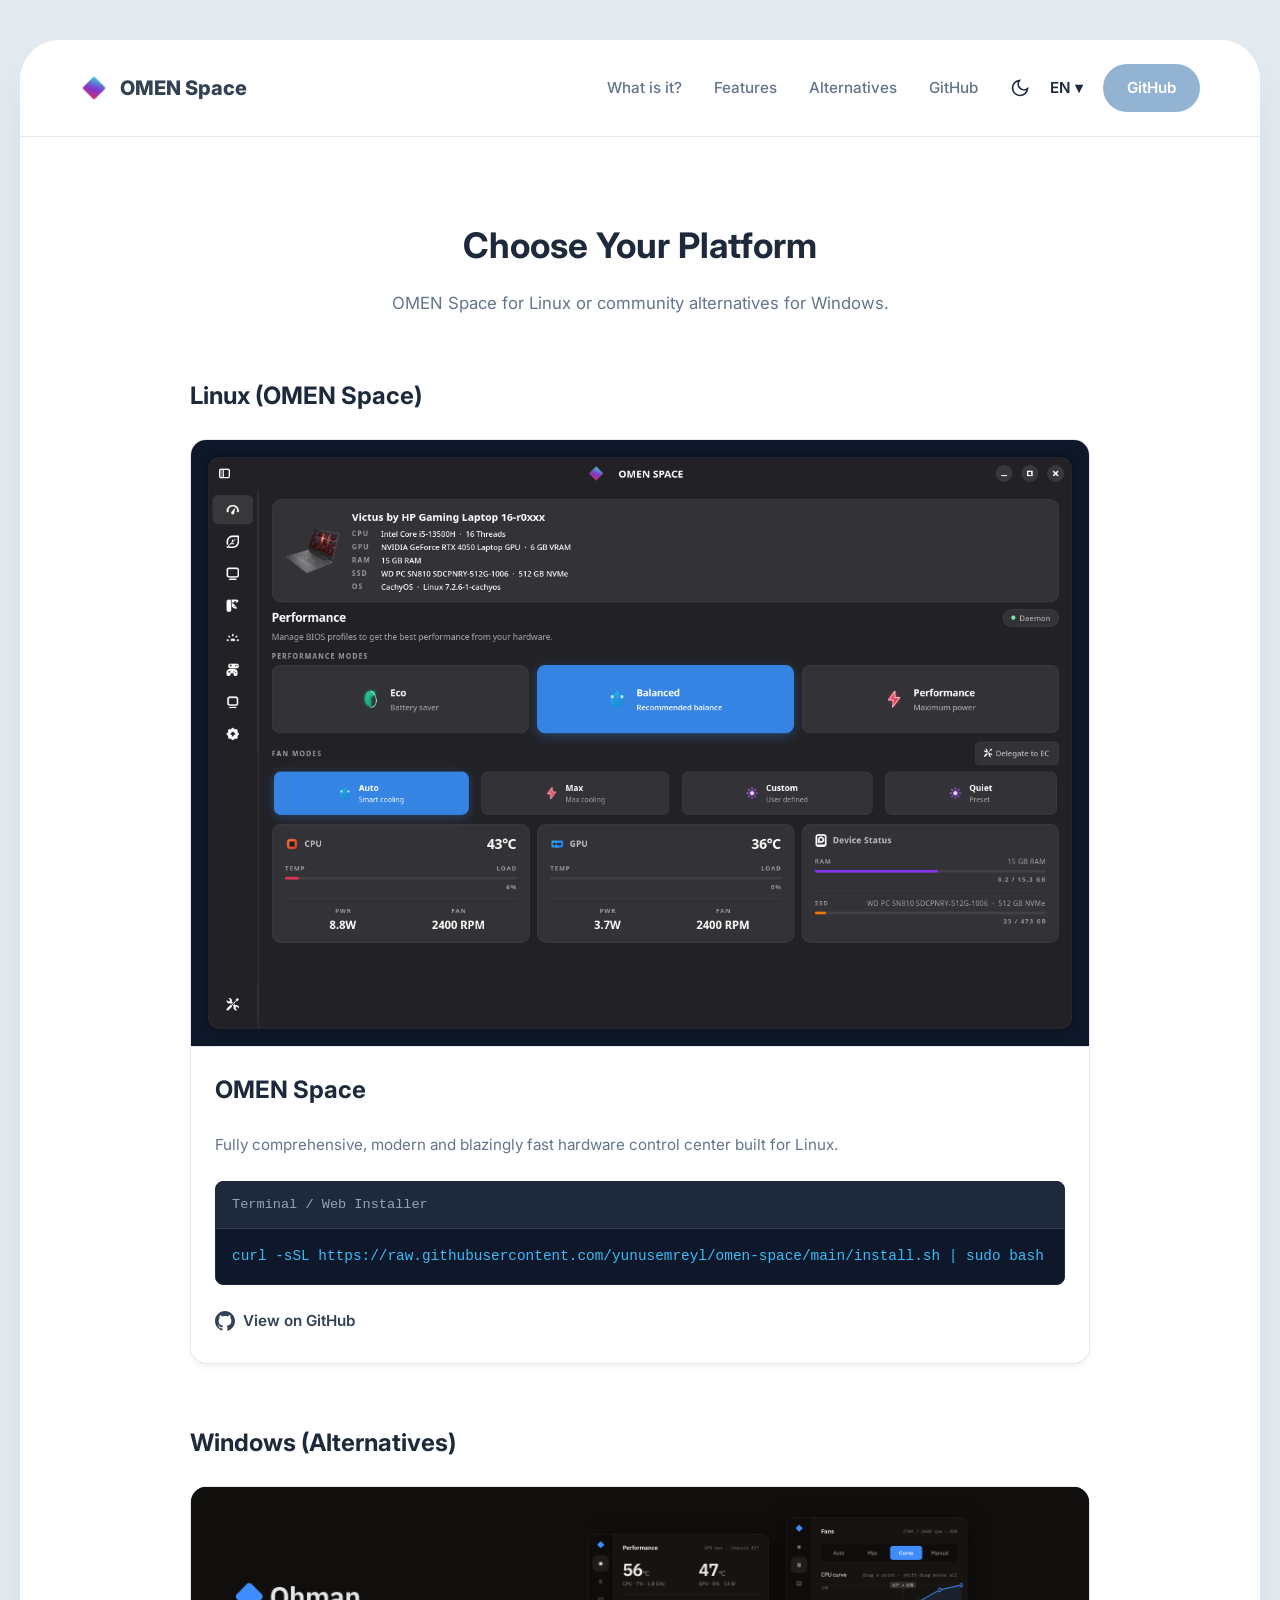
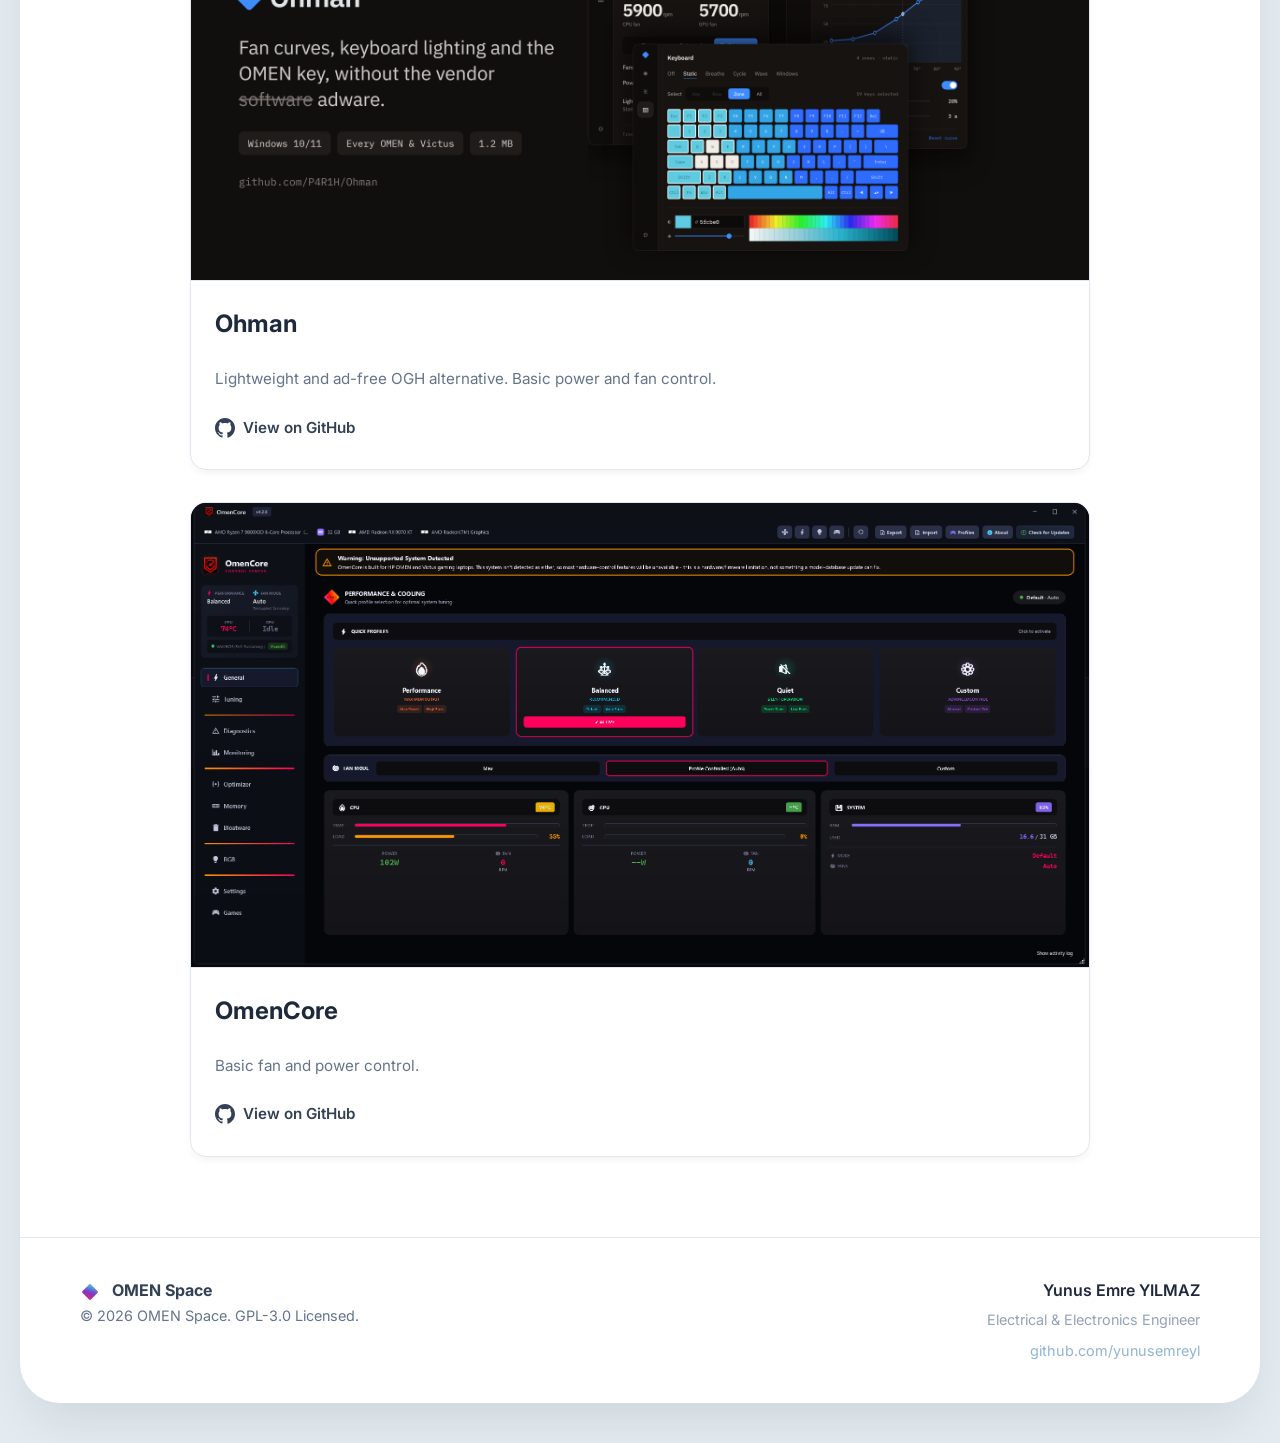
==== install.html @ 557555f3 "Add files via upload" ====
<!DOCTYPE html>
<html lang="tr">
<head>
    <meta charset="UTF-8">
    <meta name="viewport" content="width=device-width, initial-scale=1.0">
    <title>İndir | OMEN Space</title>
    <meta name="description" content="OMEN Space kurulum ekranı. Linux ve Windows için alternatifler.">
    <link rel="icon" href="images/omenspace.png" type="image/png">
    <!-- Font -->
    <link rel="preconnect" href="https://fonts.googleapis.com">
    <link rel="preconnect" href="https://fonts.gstatic.com" crossorigin>
    <link href="https://fonts.googleapis.com/css2?family=Inter:wght@400;500;600;700;800&display=swap" rel="stylesheet">
    <!-- CSS -->
    <link rel="stylesheet" href="assets/css/style.css?v=5.0">
    <style>
        .install-section {
            padding: 80px 60px;
        }
        .install-header {
            text-align: center;
            margin-bottom: 60px;
        }
        .install-grid {
            display: grid;
            grid-template-columns: 1fr;
            gap: 60px;
            max-width: 900px;
            margin: 0 auto;
        }
        .install-col h3 {
            font-size: 1.5rem;
            margin-bottom: 24px;
            display: flex;
            align-items: center;
            gap: 12px;
        }
        .install-hero-img {
            width: 100%;
            aspect-ratio: auto;
            object-fit: contain;
            border-radius: var(--radius-md);
            margin-bottom: 24px;
            box-shadow: var(--shadow-md);
        }
        .terminal-container {
            background: #0f172a;
            border-radius: var(--radius-sm);
            overflow: hidden;
            border: 1px solid #1e293b;
        }
        .terminal-header {
            background: #1e293b;
            padding: 12px 16px;
            color: #94a3b8;
            font-size: 0.85rem;
            font-family: monospace;
            border-bottom: 1px solid #334155;
        }
        .terminal-body {
            padding: 16px;
            color: #38bdf8;
            font-family: monospace;
            font-size: 0.9rem;
            overflow-x: auto;
        }
        .terminal-body pre {
            white-space: pre-wrap;
            word-wrap: break-word;
        }
        @media (max-width: 1000px) {
            .install-section { padding: 40px 20px; }
            .install-grid { gap: 40px; }
        }
    </style>
</head>
<body>

    <div class="main-wrapper">
        <!-- HEADER -->
        <header class="header">
            <button class="mobile-menu-btn" id="mobile-menu-btn" aria-label="Menü">
                <svg viewBox="0 0 24 24" width="24" height="24" fill="none" stroke="currentColor" stroke-width="2"><path d="M3 12h18M3 6h18M3 18h18"/></svg>
            </button>

            <div class="logo">
                <a href="index.html" style="display: flex; align-items: center; gap: 12px; text-decoration: none; color: inherit;">
                    <img src="images/omenspace.png" alt="OMEN Space" width="28" height="28" style="object-fit: contain;">
                    <span>OMEN Space</span>
                </a>
            </div>
            
            <div class="header-menu" id="header-menu">
                <nav class="nav-links">
                    <a href="index.html#about" data-i18n="nav.about">Nedir?</a>
                    <a href="index.html#features" data-i18n="nav.features">Özellikler</a>
                    <a href="index.html#alternatives" data-i18n="nav.alternatives">Alternatifler</a>
                    <a href="https://github.com/yunusemreyl/omen-space" target="_blank" data-i18n="nav.github">GitHub</a>
                </nav>
                
                <div class="header-actions">
                    <button id="theme-toggle" class="theme-btn" aria-label="Gece/Gündüz Modu" style="background: none; border: none; cursor: pointer; color: var(--text-main); display: flex; align-items: center; justify-content: center;">
                        <svg viewBox="0 0 24 24" width="20" height="20" fill="none" stroke="currentColor" stroke-width="2"><path d="M21 12.79A9 9 0 1 1 11.21 3 7 7 0 0 0 21 12.79z"></path></svg>
                    </button>
                    <div class="lang-selector custom-dropdown" id="lang-dropdown">
                        <button class="dropdown-toggle" id="lang-toggle"><span id="current-lang">TR</span> ▾</button>
                        <div class="dropdown-menu">
                            <a href="#" data-lang="tr">Türkçe</a>
                            <a href="#" data-lang="en">English</a>
                            <a href="#" data-lang="zh">中文</a>
                            <a href="#" data-lang="hi">हिन्दी</a>
                            <a href="#" data-lang="es">Español</a>
                            <a href="#" data-lang="fr">Français</a>
                            <a href="#" data-lang="ar">العربية</a>
                        </div>
                    </div>
                    <a href="https://github.com/yunusemreyl/omen-space" target="_blank" class="btn btn-primary" data-i18n="nav.github">GitHub</a>
                </div>
            </div>
        </header>

        <!-- INSTALL SECTION -->
        <section class="install-section">
            <div class="install-header">
                <h2 class="section-title" data-i18n="install.title">Platformunuzu Seçin</h2>
                <p class="section-desc" data-i18n="install.desc">Linux için OMEN Space veya Windows için topluluk alternatifleri.</p>
            </div>
            
            <div class="install-grid">
                <!-- Linux Column -->
                <div class="install-col">
                    <h3 data-i18n="install.linux">
                        <svg viewBox="0 0 24 24" width="28" height="28" fill="none" stroke="currentColor" stroke-width="2" style="margin-right: 12px;"><path d="M12 2L2 12L12 22L22 12L12 2Z"/></svg>
                        Linux (OMEN Space)
                    </h3>
                    
                    <div class="alt-card reveal">
                        <div class="alt-card-image-wrapper">
                            <img src="images/perfpage.png" alt="OMEN Space Dashboard" class="alt-card-img">
                        </div>
                        
                        <div class="alt-card-info">
                            <h3>OMEN Space</h3>
                            <p data-i18n="install.omenspace.desc">Linux üzerinde geliştirilmiş tam kapsamlı, modern ve inanılmaz hızlı donanım kontrol merkezi.</p>
                            
                            <div class="terminal-container" style="margin-bottom: 24px; margin-top: 16px;">
                                <div class="terminal-header">Terminal / Web Installer</div>
                                <div class="terminal-body">
                                    <pre style="margin: 0;"><code>curl -sSL https://raw.githubusercontent.com/yunusemreyl/omen-space/main/install.sh | sudo bash</code></pre>
                                </div>
                            </div>
                            
                            <a href="https://github.com/yunusemreyl/omen-space" target="_blank" class="alt-github-link">
                                <svg viewBox="0 0 24 24" width="20" height="20" fill="currentColor">
                                    <path d="M12 0C5.37 0 0 5.37 0 12c0 5.3 3.438 9.8 8.205 11.385.6.113.82-.258.82-.577 0-.285-.01-1.04-.015-2.04-3.338.724-4.042-1.61-4.042-1.61C4.422 18.07 3.633 17.7 3.633 17.7c-1.087-.744.084-.729.084-.729 1.205.084 1.838 1.236 1.838 1.236 1.07 1.835 2.809 1.305 3.495.998.108-.776.417-1.305.76-1.605-2.665-.3-5.466-1.332-5.466-5.93 0-1.31.465-2.38 1.235-3.22-.135-.303-.54-1.523.105-3.176 0 0 1.005-.322 3.3 1.23.96-.267 1.98-.399 3-.405 1.02.006 2.04.138 3 .405 2.28-1.552 3.285-1.23 3.285-1.23.645 1.653.24 2.873.12 3.176.765.84 1.23 1.91 1.23 3.22 0 4.61-2.805 5.625-5.475 5.92.42.36.81 1.096.81 2.22 0 1.606-.015 2.896-.015 3.286 0 .315.21.69.825.57C20.565 21.795 24 17.295 24 12c0-6.63-5.37-12-12-12"/>
                                </svg>
                                <span data-i18n="install.github_btn">GitHub'da İncele</span>
                            </a>
                        </div>
                    </div>
                </div>

                <!-- Windows Column -->
                <div class="install-col">
                    <h3 data-i18n="install.windows">
                        <svg viewBox="0 0 24 24" width="28" height="28" fill="none" stroke="currentColor" stroke-width="2" style="margin-right: 12px;"><rect x="3" y="3" width="18" height="18" rx="2"/></svg>
                        Windows (Alternatifler)
                    </h3>
                    
                    <div style="display: flex; flex-direction: column; gap: 32px;">
                        <div class="alt-card reveal">
                            <div class="alt-card-image-wrapper">
                                <img src="images/ohman.png" alt="Ohman" class="alt-card-img">
                            </div>
                            <div class="alt-card-info">
                                <h3>Ohman</h3>
                                <p data-i18n="install.ohman.desc">Hafif ve reklamsız OGH alternatifi. Temel güç ve fan kontrolü.</p>
                                <a href="https://github.com/P4R1H/ohman" target="_blank" class="alt-github-link">
                                    <svg viewBox="0 0 24 24" width="20" height="20" fill="currentColor">
                                        <path d="M12 0C5.37 0 0 5.37 0 12c0 5.3 3.438 9.8 8.205 11.385.6.113.82-.258.82-.577 0-.285-.01-1.04-.015-2.04-3.338.724-4.042-1.61-4.042-1.61C4.422 18.07 3.633 17.7 3.633 17.7c-1.087-.744.084-.729.084-.729 1.205.084 1.838 1.236 1.838 1.236 1.07 1.835 2.809 1.305 3.495.998.108-.776.417-1.305.76-1.605-2.665-.3-5.466-1.332-5.466-5.93 0-1.31.465-2.38 1.235-3.22-.135-.303-.54-1.523.105-3.176 0 0 1.005-.322 3.3 1.23.96-.267 1.98-.399 3-.405 1.02.006 2.04.138 3 .405 2.28-1.552 3.285-1.23 3.285-1.23.645 1.653.24 2.873.12 3.176.765.84 1.23 1.91 1.23 3.22 0 4.61-2.805 5.625-5.475 5.92.42.36.81 1.096.81 2.22 0 1.606-.015 2.896-.015 3.286 0 .315.21.69.825.57C20.565 21.795 24 17.295 24 12c0-6.63-5.37-12-12-12"/>
                                    </svg>
                                    <span data-i18n="install.github_btn">GitHub'da İncele</span>
                                </a>
                            </div>
                        </div>

                        <div class="alt-card reveal">
                            <div class="alt-card-image-wrapper">
                                <img src="images/omencore.png" alt="OmenCore" class="alt-card-img">
                            </div>
                            <div class="alt-card-info">
                                <h3>OmenCore</h3>
                                <p data-i18n="install.omencore.desc">Temel fan ve güç kontrolü.</p>
                                <a href="https://github.com/theantipopau/omencore" target="_blank" class="alt-github-link">
                                    <svg viewBox="0 0 24 24" width="20" height="20" fill="currentColor">
                                        <path d="M12 0C5.37 0 0 5.37 0 12c0 5.3 3.438 9.8 8.205 11.385.6.113.82-.258.82-.577 0-.285-.01-1.04-.015-2.04-3.338.724-4.042-1.61-4.042-1.61C4.422 18.07 3.633 17.7 3.633 17.7c-1.087-.744.084-.729.084-.729 1.205.084 1.838 1.236 1.838 1.236 1.07 1.835 2.809 1.305 3.495.998.108-.776.417-1.305.76-1.605-2.665-.3-5.466-1.332-5.466-5.93 0-1.31.465-2.38 1.235-3.22-.135-.303-.54-1.523.105-3.176 0 0 1.005-.322 3.3 1.23.96-.267 1.98-.399 3-.405 1.02.006 2.04.138 3 .405 2.28-1.552 3.285-1.23 3.285-1.23.645 1.653.24 2.873.12 3.176.765.84 1.23 1.91 1.23 3.22 0 4.61-2.805 5.625-5.475 5.92.42.36.81 1.096.81 2.22 0 1.606-.015 2.896-.015 3.286 0 .315.21.69.825.57C20.565 21.795 24 17.295 24 12c0-6.63-5.37-12-12-12"/>
                                    </svg>
                                    <span data-i18n="install.github_btn">GitHub'da İncele</span>
                                </a>
                            </div>
                        </div>
                    </div>
                </div>
            </div>
        </section>

        <!-- FOOTER -->
        <footer class="footer">
            <div class="footer-content" style="display: flex; justify-content: space-between; align-items: flex-start; flex-wrap: wrap; gap: 24px; width: 100%;">
                <div class="footer-left">
                    <div class="footer-logo">
                        <img src="images/omenspace.png" alt="OMEN Space" width="20" height="20" style="vertical-align: middle; margin-right: 8px;">
                        OMEN Space
                    </div>
                    <div class="footer-copy" data-i18n="footer.copy">© 2026 OMEN Space. GPL-3.0 Lisanslıdır.</div>
                </div>
                <div class="footer-right" style="text-align: right;">
                    <div style="font-weight: 600; color: var(--text-main);">Yunus Emre YILMAZ</div>
                    <div style="font-size: 0.9rem; color: #94a3b8; margin-top: 4px;" data-i18n="footer.author_title">Elektrik-Elektronik Mühendisi</div>
                    <a href="https://github.com/yunusemreyl" target="_blank" style="display: inline-block; margin-top: 8px; font-size: 0.9rem; color: var(--brand-blue); text-decoration: none;">github.com/yunusemreyl</a>
                </div>
            </div>
        </footer>
    </div> <!-- /.main-wrapper -->

    <script src="assets/js/i18n.js"></script>
    <script src="assets/js/main.js"></script>
</body>
</html>
---- assets/css/style.css ----
@import url('https://fonts.googleapis.com/css2?family=Inter:wght@400;500;600;700;800&display=swap');

:root {
  /* Colors inspired by the reference image */
  --page-bg: #e3ebf1; 
  --content-bg: #ffffff; 
  --text-main: #1e293b;
  --text-muted: #64748b;
  --border-light: #e2e8f0;
  
  --brand-blue: #92b4d2;
  --brand-blue-hover: #7b9ab5;
  --brand-dark: #334155;
  
  --max-width: 1400px;
  --radius-sm: 8px;
  --radius-md: 16px;
  --radius-lg: 32px;
  --radius-xl: 40px;
  
  --shadow-sm: 0 4px 6px -1px rgba(0, 0, 0, 0.05);
  --shadow-md: 0 10px 30px -5px rgba(0, 0, 0, 0.05);
  --shadow-lg: 0 25px 50px -12px rgba(0, 0, 0, 0.1);
}

[data-theme="dark"] {
  --page-bg: #0f172a; 
  --content-bg: #1e293b; 
  --text-main: #f8fafc;
  --text-muted: #94a3b8;
  --border-light: #334155;
  
  --brand-blue: #3b82f6;
  --brand-blue-hover: #2563eb;
  --brand-dark: #cbd5e1;
  
  --shadow-sm: 0 4px 6px -1px rgba(0, 0, 0, 0.3);
  --shadow-md: 0 10px 30px -5px rgba(0, 0, 0, 0.5);
  --shadow-lg: 0 25px 50px -12px rgba(0, 0, 0, 0.7);
}

* {
  margin: 0;
  padding: 0;
  box-sizing: border-box;
}

body {
  font-family: 'Inter', sans-serif;
  background-color: var(--page-bg);
  color: var(--text-main);
  line-height: 1.6;
  -webkit-font-smoothing: antialiased;
  padding: 40px 20px;
}

a {
  text-decoration: none;
  color: inherit;
  transition: all 0.2s ease;
}

/* Layout Wrapper */
.main-wrapper {
  max-width: var(--max-width);
  margin: 0 auto;
  background-color: var(--content-bg);
  border-radius: var(--radius-xl);
  overflow: hidden;
  box-shadow: var(--shadow-lg);
}

/* HEADER */
.header {
  display: flex;
  justify-content: space-between;
  align-items: center;
  padding: 24px 60px;
  background: var(--content-bg);
  border-bottom: 1px solid var(--border-light);
}

.logo {
  display: flex;
  align-items: center;
  gap: 12px;
  font-weight: 800;
  font-size: 1.25rem;
  color: var(--brand-dark);
}

.nav-links {
  display: flex;
  gap: 32px;
}

.nav-links a {
  font-weight: 500;
  font-size: 0.95rem;
  color: var(--text-muted);
}

.nav-links a:hover {
  color: var(--text-main);
}

.header-actions {
  display: flex;
  align-items: center;
  gap: 20px;
}

/* Dropdown */
.custom-dropdown {
  position: relative;
}

.dropdown-toggle {
  background: none;
  border: none;
  font-family: inherit;
  font-size: 0.95rem;
  font-weight: 600;
  color: var(--text-main);
  cursor: pointer;
}

.dropdown-menu {
  position: absolute;
  top: calc(100% + 10px);
  right: 0;
  background: var(--content-bg);
  border: 1px solid var(--border-light);
  border-radius: var(--radius-sm);
  padding: 8px 0;
  min-width: 120px;
  box-shadow: var(--shadow-md);
  opacity: 0;
  visibility: hidden;
  transform: translateY(-10px);
  transition: all 0.2s ease;
  z-index: 100;
}

.custom-dropdown:hover .dropdown-menu {
  opacity: 1;
  visibility: visible;
  transform: translateY(0);
}

.dropdown-menu a {
  display: block;
  padding: 8px 16px;
  font-size: 0.9rem;
  color: var(--text-main);
}

.dropdown-menu a:hover {
  background: var(--page-bg);
}

/* Buttons */
.btn {
  display: inline-flex;
  align-items: center;
  justify-content: center;
  padding: 12px 24px;
  border-radius: 100px;
  font-weight: 600;
  font-size: 0.95rem;
  cursor: pointer;
}

.btn-primary {
  background-color: var(--brand-blue);
  color: #ffffff;
}
.btn-primary:hover {
  background-color: #1e293b;
  color: #fff;
}

.btn-white {
  background-color: #fff;
  color: var(--brand-blue);
  box-shadow: var(--shadow-sm);
}
.btn-white:hover {
  background-color: #f8fafc;
  color: var(--brand-blue-hover);
}

/* HERO SECTION */
.hero-section {
  padding: 40px;
}

.hero-card {
  background-color: var(--brand-blue);
  border-radius: var(--radius-lg);
  padding: 60px;
  display: flex;
  align-items: center;
  justify-content: space-between;
  gap: 40px;
  color: #fff;
}

.hero-content {
  flex: 1;
  max-width: 500px;
}

.hero-tag {
  display: inline-block;
  padding: 6px 16px;
  background: rgba(255, 255, 255, 0.2);
  border-radius: 100px;
  font-size: 0.85rem;
  font-weight: 600;
  margin-bottom: 24px;
  backdrop-filter: blur(4px);
}

.hero-title {
  font-size: clamp(2.5rem, 4vw, 4rem);
  font-weight: 800;
  letter-spacing: -1px;
  margin-bottom: 20px;
}

.hero-desc {
  font-size: 1.1rem;
  line-height: 1.6;
  opacity: 0.9;
  margin-bottom: 32px;
}

.hero-3d-composition {
  flex: 1;
  position: relative;
  min-height: 400px;
  perspective: 1200px;
  transform-style: preserve-3d;
  display: flex;
  align-items: center;
  justify-content: center;
}

.hero-img-main, .hero-img-sub1, .hero-img-sub2 {
  position: absolute;
  border-radius: 12px;
  box-shadow: 0 30px 60px rgba(0,0,0,0.4);
  object-fit: cover;
  border: 1px solid rgba(255, 255, 255, 0.1);
  transition: transform 0.5s ease;
}

/* MAIN in front */
.hero-img-main {
  width: 90%;
  z-index: 3;
  transform: rotateY(-10deg) rotateX(5deg) translateZ(30px);
}

/* SUB1 behind on the left */
.hero-img-sub1 {
  width: 65%;
  bottom: 5%;
  left: -5%;
  z-index: 1;
  transform: rotateY(-5deg) rotateX(5deg) translateZ(-40px);
  opacity: 0.85;
}

/* SUB2 behind on the right */
.hero-img-sub2 {
  width: 60%;
  top: 5%;
  right: -5%;
  z-index: 2;
  transform: rotateY(-15deg) rotateX(5deg) translateZ(-20px);
  opacity: 0.9;
}

.hero-3d-composition:hover .hero-img-main {
  transform: rotateY(0deg) rotateX(0deg) translateZ(50px);
}
.hero-3d-composition:hover .hero-img-sub1 {
  transform: rotateY(0deg) rotateX(0deg) translateZ(-20px) translate(-20px, 10px);
}
.hero-3d-composition:hover .hero-img-sub2 {
  transform: rotateY(0deg) rotateX(0deg) translateZ(0px) translate(20px, -10px);
}

/* STATS / ABOUT SECTION */
.stats-section {
  padding: 60px;
  display: grid;
  grid-template-columns: 1fr 1.5fr;
  gap: 60px;
  align-items: center;
}

.section-title {
  font-size: 2.2rem;
  margin-bottom: 16px;
}

.section-desc {
  font-size: 1.05rem;
  color: var(--text-muted);
}

.stats-right {
  display: grid;
  grid-template-columns: 1fr 1fr;
  gap: 40px;
}

.stat-item h3 {
  font-size: 2.5rem;
  font-weight: 800;
  color: var(--text-main);
  margin-bottom: 4px;
}

.stat-item p {
  color: var(--text-muted);
  font-size: 0.95rem;
  font-weight: 500;
}

.divider {
  height: 1px;
  background: var(--border-light);
  margin: 0 60px;
}

/* FEATURES SECTION */
.features-section {
  padding: 80px 60px;
}

.feature-grid-4 {
  display: grid;
  grid-template-columns: repeat(4, 1fr);
  gap: 30px;
}

.feature-card {
  background: var(--content-bg);
  border: 1px solid var(--border-light);
  border-radius: var(--radius-md);
  overflow: hidden;
  transition: transform 0.3s ease, box-shadow 0.3s ease;
  display: flex;
  flex-direction: column;
}

.feature-card:hover {
  transform: translateY(-5px);
  box-shadow: var(--shadow-md);
  border-color: var(--brand-blue);
}

.feature-img {
  width: 100%;
  aspect-ratio: auto;
  overflow: hidden;
  border-bottom: 1px solid var(--border-light);
  background: #0f172a; /* Dark bg for images in case they have borders */
}

.feature-img img {
  width: 100%;
  height: auto;
  display: block;
  object-fit: contain;
  transition: transform 0.5s ease;
}

.feature-card:hover .feature-img img {
  transform: scale(1.05);
}

.feature-info {
  padding: 20px;
  flex-grow: 1;
}

.feature-info h4 {
  font-size: 1.1rem;
  margin-bottom: 8px;
}

.feature-info p {
  font-size: 0.9rem;
  color: var(--text-muted);
}

/* ALTERNATIVES SECTION */
.alternatives-section {
  padding: 60px;
}

.section-header-center {
  max-width: 600px;
  margin-bottom: 50px;
}

.alt-grid {
  display: grid;
  grid-template-columns: 1fr 1fr;
  gap: 40px;
}

.alt-card {
  background: var(--content-bg);
  border: 1px solid var(--border-light);
  border-radius: var(--radius-md);
  overflow: hidden;
  box-shadow: var(--shadow-sm);
  transition: transform 0.3s ease, box-shadow 0.3s ease, border-color 0.3s ease;
}

.btn-primary:hover {
  filter: brightness(1.1);
  transform: translateY(-2px);
  box-shadow: 0 4px 12px rgba(59, 130, 246, 0.4);
}

.alt-card-img {
  width: 100%;
  aspect-ratio: auto;
  height: auto;
  display: block;
  object-fit: contain;
  border-bottom: 1px solid var(--border-light);
  background: #0f172a;
}

.alt-card-info {
  padding: 24px;
}

.alt-card-info h4 {
  font-size: 1.2rem;
  margin-bottom: 10px;
}

.alt-card-info p {
  color: var(--text-muted);
  font-size: 0.95rem;
  margin-bottom: 24px;
}

.alt-github-link {
  display: inline-flex;
  align-items: center;
  gap: 8px;
  color: var(--brand-dark);
  font-weight: 600;
  font-size: 0.95rem;
  transition: color 0.2s ease;
}

.alt-github-link:hover {
  color: var(--brand-blue);
}

/* PAGE TRANSITION */
@keyframes pageEnter {
  from {
    opacity: 0;
    transform: translateY(15px) scale(0.99);
  }
  to {
    opacity: 1;
    transform: translateY(0) scale(1);
  }
}

.main-wrapper {
  animation: pageEnter 0.6s cubic-bezier(0.22, 1, 0.36, 1) forwards;
}

/* MODAL / LIGHTBOX */
.lightbox {
  visibility: hidden;
  opacity: 0;
  position: fixed;
  z-index: 2000;
  left: 0;
  top: 0;
  width: 100%;
  height: 100%;
  background-color: rgba(15, 23, 42, 0.9);
  backdrop-filter: blur(5px);
  transition: opacity 0.4s ease, visibility 0.4s ease;
  display: flex;
  align-items: center;
  justify-content: center;
}

.lightbox.active {
  visibility: visible;
  opacity: 1;
}

.lightbox-content-wrapper {
  position: relative;
  width: 90%;
  max-width: 1000px;
  transform: scale(0.8);
  opacity: 0;
  transition: transform 0.5s cubic-bezier(0.175, 0.885, 0.32, 1.275), opacity 0.5s ease;
  transition-delay: 0.1s;
}

.lightbox.active .lightbox-content-wrapper {
  transform: scale(1);
  opacity: 1;
}

.lightbox-close {
  position: absolute;
  top: -40px;
  right: 0;
  color: white;
  font-size: 35px;
  font-weight: bold;
  cursor: pointer;
  z-index: 2001;
  transition: color 0.2s;
}
.lightbox-close:hover {
  color: var(--brand-blue);
}

.lightbox-content {
  width: 100%;
  border-radius: var(--radius-md);
  box-shadow: 0 20px 50px rgba(0,0,0,0.5);
  display: block;
}

.feature-img img, .alt-card-img, .hero-3d-composition img {
  cursor: zoom-in;
}

/* FOOTER */
.footer {
  padding: 40px 60px;
  border-top: 1px solid var(--border-light);
  display: flex;
  justify-content: space-between;
  align-items: center;
}

.footer-logo {
  font-weight: 700;
  color: var(--brand-dark);
}

.footer-copy {
  font-size: 0.9rem;
  color: var(--text-muted);
  /* Optional: Mobile sidebar styles below */
}

/* Mobile Menu Button (Hidden on Desktop) */
.mobile-menu-btn {
  display: none;
  background: none;
  border: none;
  color: var(--text-main);
  cursor: pointer;
  z-index: 1001; /* Above mobile menu */
}

.header-menu {
  display: flex;
  align-items: center;
  gap: 32px;
}

/* Responsive */
@media (max-width: 1000px) {
  body {
    padding: 0;
  }
  .main-wrapper {
    border-radius: 0;
  }
  .header {
    padding: 20px;
    position: relative; /* ensure button z-index works properly */
  }

  .mobile-menu-btn {
    display: flex;
    align-items: center;
    justify-content: center;
  }
  
  .header-menu {
    position: fixed;
    top: 0;
    left: -280px;
    width: 280px;
    height: 100vh;
    background: var(--content-bg);
    flex-direction: column;
    align-items: flex-start;
    padding: 80px 20px 20px 20px;
    gap: 32px;
    box-shadow: var(--shadow-lg);
    transition: left 0.3s ease;
    z-index: 1000;
  }

  .header-menu.active {
    left: 0;
  }

  .nav-links {
    flex-direction: column;
    gap: 20px;
    width: 100%;
  }

  .header-actions {
    flex-direction: column;
    align-items: flex-start;
    gap: 20px;
    width: 100%;
  }

  /* Make sure dropdown menu works well in sidebar */
  .dropdown-menu {
    top: 100%;
    left: 0;
    right: auto;
  }

  .hero-card {
    flex-direction: column;
    padding: 40px 20px;
  }
  .hero-content {
    max-width: 100%;
    text-align: center;
  }
  .hero-3d-composition {
    width: 100%;
    min-height: 300px;
  }
  .stats-section {
    grid-template-columns: 1fr;
    padding: 40px 20px;
  }
  .features-section {
    padding: 40px 20px;
  }
  .feature-grid-4 {
    grid-template-columns: repeat(2, 1fr);
  }
  .alt-grid {
    grid-template-columns: 1fr;
  }
  .alternatives-section {
    padding: 40px 20px;
  }
  .footer {
    flex-direction: column;
    gap: 20px;
    padding: 20px;
    text-align: center;
  }
  .divider {
    margin: 0 20px;
  }
}
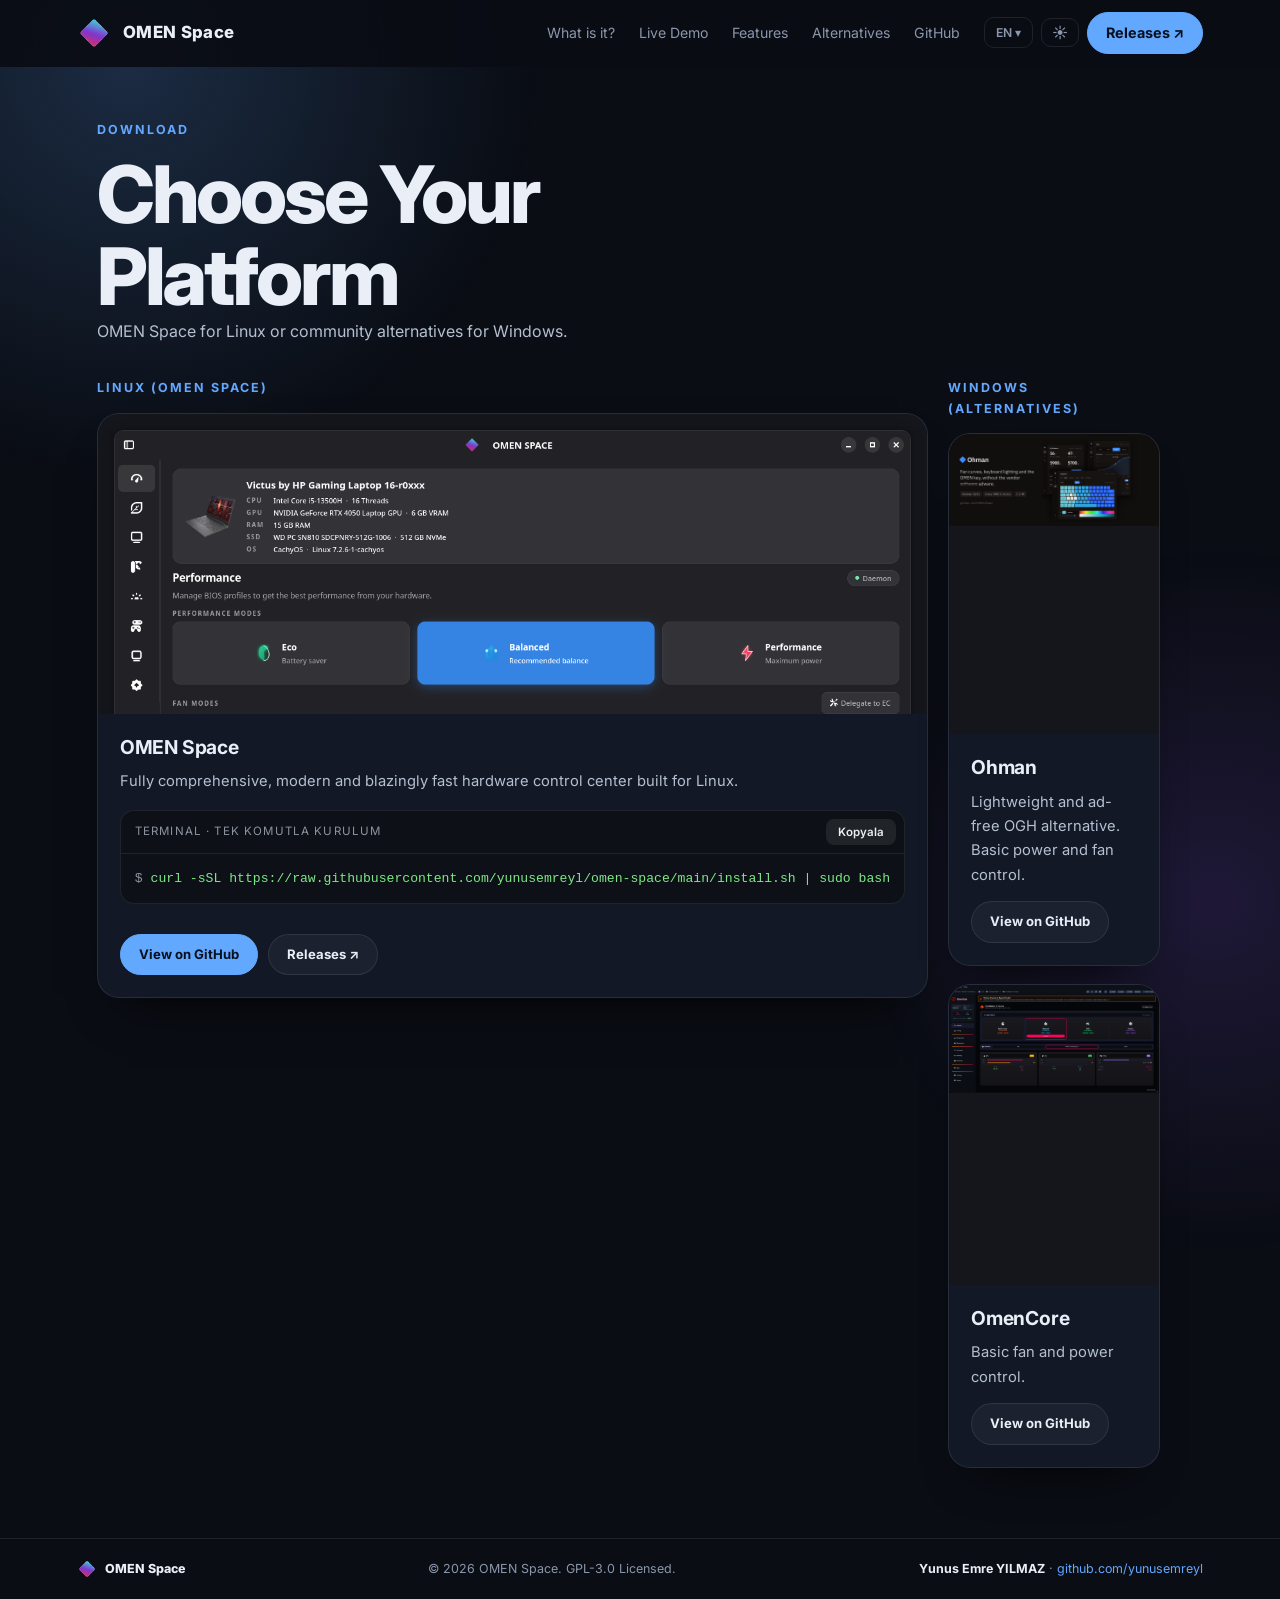
==== commit b2db7612: "feat: modernize omenspace.github.io matching yunusemreyl.github.io aesthetic, responsive slides and " ====
--- a/install.html
+++ b/install.html
@@ -1,228 +1,162 @@
 <!DOCTYPE html>
-<html lang="tr">
+<html lang="tr" class="noslide">
 <head>
-    <meta charset="UTF-8">
-    <meta name="viewport" content="width=device-width, initial-scale=1.0">
-    <title>İndir | OMEN Space</title>
-    <meta name="description" content="OMEN Space kurulum ekranı. Linux ve Windows için alternatifler.">
-    <link rel="icon" href="images/omenspace.png" type="image/png">
-    <!-- Font -->
-    <link rel="preconnect" href="https://fonts.googleapis.com">
-    <link rel="preconnect" href="https://fonts.gstatic.com" crossorigin>
-    <link href="https://fonts.googleapis.com/css2?family=Inter:wght@400;500;600;700;800&display=swap" rel="stylesheet">
-    <!-- CSS -->
-    <link rel="stylesheet" href="assets/css/style.css?v=5.0">
-    <style>
-        .install-section {
-            padding: 80px 60px;
-        }
-        .install-header {
-            text-align: center;
-            margin-bottom: 60px;
-        }
-        .install-grid {
-            display: grid;
-            grid-template-columns: 1fr;
-            gap: 60px;
-            max-width: 900px;
-            margin: 0 auto;
-        }
-        .install-col h3 {
-            font-size: 1.5rem;
-            margin-bottom: 24px;
-            display: flex;
-            align-items: center;
-            gap: 12px;
-        }
-        .install-hero-img {
-            width: 100%;
-            aspect-ratio: auto;
-            object-fit: contain;
-            border-radius: var(--radius-md);
-            margin-bottom: 24px;
-            box-shadow: var(--shadow-md);
-        }
-        .terminal-container {
-            background: #0f172a;
-            border-radius: var(--radius-sm);
-            overflow: hidden;
-            border: 1px solid #1e293b;
-        }
-        .terminal-header {
-            background: #1e293b;
-            padding: 12px 16px;
-            color: #94a3b8;
-            font-size: 0.85rem;
-            font-family: monospace;
-            border-bottom: 1px solid #334155;
-        }
-        .terminal-body {
-            padding: 16px;
-            color: #38bdf8;
-            font-family: monospace;
-            font-size: 0.9rem;
-            overflow-x: auto;
-        }
-        .terminal-body pre {
-            white-space: pre-wrap;
-            word-wrap: break-word;
-        }
-        @media (max-width: 1000px) {
-            .install-section { padding: 40px 20px; }
-            .install-grid { gap: 40px; }
-        }
-    </style>
+<meta charset="UTF-8">
+<meta name="viewport" content="width=device-width, initial-scale=1.0, viewport-fit=cover">
+<title>İndir | OMEN Space</title>
+<meta name="description" content="OMEN Space kurulum ekranı. Linux ve Windows için alternatifler.">
+<meta name="theme-color" content="#090d14">
+<link rel="icon" href="images/omenspace.png" type="image/png">
+<script>document.documentElement.dataset.theme=localStorage.getItem('omenspace-theme')||'dark'</script>
+<link rel="preconnect" href="https://fonts.googleapis.com">
+<link rel="preconnect" href="https://fonts.gstatic.com" crossorigin>
+<link href="https://fonts.googleapis.com/css2?family=Plus+Jakarta+Sans:wght@400;500;600;700;800&family=Inter:wght@400;500;600;700;800&display=swap" rel="stylesheet">
+<link rel="stylesheet" href="assets/css/site.css">
 </head>
 <body>
+<div class="orb o1"></div><div class="orb o2"></div>
+<div id="bar"></div>
 
-    <div class="main-wrapper">
-        <!-- HEADER -->
-        <header class="header">
-            <button class="mobile-menu-btn" id="mobile-menu-btn" aria-label="Menü">
-                <svg viewBox="0 0 24 24" width="24" height="24" fill="none" stroke="currentColor" stroke-width="2"><path d="M3 12h18M3 6h18M3 18h18"/></svg>
-            </button>
+<!-- HEADER -->
+<header id="hd" class="s">
+  <a class="logo" href="index.html" aria-label="OMEN Space">
+    <img class="lgi" src="images/omenspace.png" width="34" height="34" alt="OMEN Space Logo">
+    <b>OMEN Space</b>
+  </a>
+  <nav>
+    <a href="index.html#about" data-i18n="nav.about">Nedir?</a>
+    <a href="index.html#demo" data-i18n="nav.demo">Canlı Demo</a>
+    <a href="index.html#features" data-i18n="nav.features">Özellikler</a>
+    <a href="index.html#alternatives" data-i18n="nav.alternatives">Alternatifler</a>
+    <a href="https://github.com/yunusemreyl/omen-space" target="_blank" rel="noopener" data-i18n="nav.github">GitHub</a>
+    <div class="tools">
+      <div class="dd" id="lang-dropdown">
+        <button class="dd-t" id="lang-toggle"><span id="current-lang">TR</span> ▾</button>
+        <div class="dd-m">
+          <a href="#" data-lang="tr">Türkçe</a>
+          <a href="#" data-lang="en">English</a>
+          <a href="#" data-lang="zh">中文</a>
+          <a href="#" data-lang="hi">हिन्दी</a>
+          <a href="#" data-lang="es">Español</a>
+          <a href="#" data-lang="fr">Français</a>
+          <a href="#" data-lang="ar">العربية</a>
+        </div>
+      </div>
+      <button class="tg" aria-label="Gece/Gündüz Modu">☀</button>
+      <a href="https://github.com/yunusemreyl/omen-space/releases" target="_blank" rel="noopener" class="btn main dl">Releases ↗</a>
+    </div>
+  </nav>
+  <button id="burger" aria-label="Menü" aria-expanded="false"><i></i><i></i></button>
+</header>
 
-            <div class="logo">
-                <a href="index.html" style="display: flex; align-items: center; gap: 12px; text-decoration: none; color: inherit;">
-                    <img src="images/omenspace.png" alt="OMEN Space" width="28" height="28" style="object-fit: contain;">
-                    <span>OMEN Space</span>
-                </a>
+<!-- MOBILE MENU -->
+<div id="menu">
+  <a href="index.html#about" data-i18n="nav.about">Nedir?</a>
+  <a href="index.html#demo" data-i18n="nav.demo">Canlı Demo</a>
+  <a href="index.html#features" data-i18n="nav.features">Özellikler</a>
+  <a href="index.html#alternatives" data-i18n="nav.alternatives">Alternatifler</a>
+  <a href="https://github.com/yunusemreyl/omen-space" target="_blank" rel="noopener" data-i18n="nav.github">GitHub</a>
+  <a href="https://github.com/yunusemreyl/omen-space/releases" target="_blank" rel="noopener">Releases</a>
+  <div class="tools">
+    <div class="pills">
+      <button data-lang="tr" onclick="window.setLanguage?.('tr')">TR</button>
+      <button data-lang="en" onclick="window.setLanguage?.('en')">EN</button>
+      <button data-lang="es" onclick="window.setLanguage?.('es')">ES</button>
+      <button data-lang="zh" onclick="window.setLanguage?.('zh')">ZH</button>
+      <button data-lang="ar" onclick="window.setLanguage?.('ar')">AR</button>
+    </div>
+    <button class="tg" aria-label="Tema Değiştir">☀</button>
+  </div>
+</div>
+
+<!-- MAIN CONTENT -->
+<main class="page">
+  <div class="page-head rv">
+    <div class="lbl"><span data-i18n="nav.download">Kurulum</span></div>
+    <h1 data-i18n="install.title">Platformunuzu Seçin</h1>
+    <p class="sec-desc" data-i18n="install.desc">Linux için OMEN Space veya Windows için topluluk alternatifleri.</p>
+  </div>
+
+  <div class="ig">
+    <!-- Linux Column -->
+    <div class="col">
+      <div class="col-t" data-i18n="install.linux">Linux (OMEN Space)</div>
+      <article class="card pcard rv">
+        <div class="zoom pimg">
+          <img src="images/perfpage.png" alt="OMEN Space Dashboard" loading="lazy">
+        </div>
+        <div class="pbody">
+          <h4>OMEN Space</h4>
+          <p data-i18n="install.omenspace.desc">Linux üzerinde geliştirilmiş tam kapsamlı, modern ve inanılmaz hızlı donanım kontrol merkezi.</p>
+          
+          <div class="term">
+            <div class="term-h">
+              <span>TERMINAL &middot; TEK KOMUTLA KURULUM</span>
+              <button class="copy-btn" data-copy="curl -sSL https://raw.githubusercontent.com/yunusemreyl/omen-space/main/install.sh | sudo bash">Kopyala</button>
             </div>
-            
-            <div class="header-menu" id="header-menu">
-                <nav class="nav-links">
-                    <a href="index.html#about" data-i18n="nav.about">Nedir?</a>
-                    <a href="index.html#features" data-i18n="nav.features">Özellikler</a>
-                    <a href="index.html#alternatives" data-i18n="nav.alternatives">Alternatifler</a>
-                    <a href="https://github.com/yunusemreyl/omen-space" target="_blank" data-i18n="nav.github">GitHub</a>
-                </nav>
-                
-                <div class="header-actions">
-                    <button id="theme-toggle" class="theme-btn" aria-label="Gece/Gündüz Modu" style="background: none; border: none; cursor: pointer; color: var(--text-main); display: flex; align-items: center; justify-content: center;">
-                        <svg viewBox="0 0 24 24" width="20" height="20" fill="none" stroke="currentColor" stroke-width="2"><path d="M21 12.79A9 9 0 1 1 11.21 3 7 7 0 0 0 21 12.79z"></path></svg>
-                    </button>
-                    <div class="lang-selector custom-dropdown" id="lang-dropdown">
-                        <button class="dropdown-toggle" id="lang-toggle"><span id="current-lang">TR</span> ▾</button>
-                        <div class="dropdown-menu">
-                            <a href="#" data-lang="tr">Türkçe</a>
-                            <a href="#" data-lang="en">English</a>
-                            <a href="#" data-lang="zh">中文</a>
-                            <a href="#" data-lang="hi">हिन्दी</a>
-                            <a href="#" data-lang="es">Español</a>
-                            <a href="#" data-lang="fr">Français</a>
-                            <a href="#" data-lang="ar">العربية</a>
-                        </div>
-                    </div>
-                    <a href="https://github.com/yunusemreyl/omen-space" target="_blank" class="btn btn-primary" data-i18n="nav.github">GitHub</a>
-                </div>
-            </div>
-        </header>
+            <pre><code>curl -sSL https://raw.githubusercontent.com/yunusemreyl/omen-space/main/install.sh | sudo bash</code></pre>
+          </div>
 
-        <!-- INSTALL SECTION -->
-        <section class="install-section">
-            <div class="install-header">
-                <h2 class="section-title" data-i18n="install.title">Platformunuzu Seçin</h2>
-                <p class="section-desc" data-i18n="install.desc">Linux için OMEN Space veya Windows için topluluk alternatifleri.</p>
-            </div>
-            
-            <div class="install-grid">
-                <!-- Linux Column -->
-                <div class="install-col">
-                    <h3 data-i18n="install.linux">
-                        <svg viewBox="0 0 24 24" width="28" height="28" fill="none" stroke="currentColor" stroke-width="2" style="margin-right: 12px;"><path d="M12 2L2 12L12 22L22 12L12 2Z"/></svg>
-                        Linux (OMEN Space)
-                    </h3>
-                    
-                    <div class="alt-card reveal">
-                        <div class="alt-card-image-wrapper">
-                            <img src="images/perfpage.png" alt="OMEN Space Dashboard" class="alt-card-img">
-                        </div>
-                        
-                        <div class="alt-card-info">
-                            <h3>OMEN Space</h3>
-                            <p data-i18n="install.omenspace.desc">Linux üzerinde geliştirilmiş tam kapsamlı, modern ve inanılmaz hızlı donanım kontrol merkezi.</p>
-                            
-                            <div class="terminal-container" style="margin-bottom: 24px; margin-top: 16px;">
-                                <div class="terminal-header">Terminal / Web Installer</div>
-                                <div class="terminal-body">
-                                    <pre style="margin: 0;"><code>curl -sSL https://raw.githubusercontent.com/yunusemreyl/omen-space/main/install.sh | sudo bash</code></pre>
-                                </div>
-                            </div>
-                            
-                            <a href="https://github.com/yunusemreyl/omen-space" target="_blank" class="alt-github-link">
-                                <svg viewBox="0 0 24 24" width="20" height="20" fill="currentColor">
-                                    <path d="M12 0C5.37 0 0 5.37 0 12c0 5.3 3.438 9.8 8.205 11.385.6.113.82-.258.82-.577 0-.285-.01-1.04-.015-2.04-3.338.724-4.042-1.61-4.042-1.61C4.422 18.07 3.633 17.7 3.633 17.7c-1.087-.744.084-.729.084-.729 1.205.084 1.838 1.236 1.838 1.236 1.07 1.835 2.809 1.305 3.495.998.108-.776.417-1.305.76-1.605-2.665-.3-5.466-1.332-5.466-5.93 0-1.31.465-2.38 1.235-3.22-.135-.303-.54-1.523.105-3.176 0 0 1.005-.322 3.3 1.23.96-.267 1.98-.399 3-.405 1.02.006 2.04.138 3 .405 2.28-1.552 3.285-1.23 3.285-1.23.645 1.653.24 2.873.12 3.176.765.84 1.23 1.91 1.23 3.22 0 4.61-2.805 5.625-5.475 5.92.42.36.81 1.096.81 2.22 0 1.606-.015 2.896-.015 3.286 0 .315.21.69.825.57C20.565 21.795 24 17.295 24 12c0-6.63-5.37-12-12-12"/>
-                                </svg>
-                                <span data-i18n="install.github_btn">GitHub'da İncele</span>
-                            </a>
-                        </div>
-                    </div>
-                </div>
+          <div class="btns" style="margin-top:16px">
+            <a href="https://github.com/yunusemreyl/omen-space" target="_blank" rel="noopener" class="btn main" data-i18n="install.github_btn">GitHub'da İncele ↗</a>
+            <a href="https://github.com/yunusemreyl/omen-space/releases" target="_blank" rel="noopener" class="btn">Releases ↗</a>
+          </div>
+        </div>
+      </article>
+    </div>
 
-                <!-- Windows Column -->
-                <div class="install-col">
-                    <h3 data-i18n="install.windows">
-                        <svg viewBox="0 0 24 24" width="28" height="28" fill="none" stroke="currentColor" stroke-width="2" style="margin-right: 12px;"><rect x="3" y="3" width="18" height="18" rx="2"/></svg>
-                        Windows (Alternatifler)
-                    </h3>
-                    
-                    <div style="display: flex; flex-direction: column; gap: 32px;">
-                        <div class="alt-card reveal">
-                            <div class="alt-card-image-wrapper">
-                                <img src="images/ohman.png" alt="Ohman" class="alt-card-img">
-                            </div>
-                            <div class="alt-card-info">
-                                <h3>Ohman</h3>
-                                <p data-i18n="install.ohman.desc">Hafif ve reklamsız OGH alternatifi. Temel güç ve fan kontrolü.</p>
-                                <a href="https://github.com/P4R1H/ohman" target="_blank" class="alt-github-link">
-                                    <svg viewBox="0 0 24 24" width="20" height="20" fill="currentColor">
-                                        <path d="M12 0C5.37 0 0 5.37 0 12c0 5.3 3.438 9.8 8.205 11.385.6.113.82-.258.82-.577 0-.285-.01-1.04-.015-2.04-3.338.724-4.042-1.61-4.042-1.61C4.422 18.07 3.633 17.7 3.633 17.7c-1.087-.744.084-.729.084-.729 1.205.084 1.838 1.236 1.838 1.236 1.07 1.835 2.809 1.305 3.495.998.108-.776.417-1.305.76-1.605-2.665-.3-5.466-1.332-5.466-5.93 0-1.31.465-2.38 1.235-3.22-.135-.303-.54-1.523.105-3.176 0 0 1.005-.322 3.3 1.23.96-.267 1.98-.399 3-.405 1.02.006 2.04.138 3 .405 2.28-1.552 3.285-1.23 3.285-1.23.645 1.653.24 2.873.12 3.176.765.84 1.23 1.91 1.23 3.22 0 4.61-2.805 5.625-5.475 5.92.42.36.81 1.096.81 2.22 0 1.606-.015 2.896-.015 3.286 0 .315.21.69.825.57C20.565 21.795 24 17.295 24 12c0-6.63-5.37-12-12-12"/>
-                                    </svg>
-                                    <span data-i18n="install.github_btn">GitHub'da İncele</span>
-                                </a>
-                            </div>
-                        </div>
+    <!-- Windows Column -->
+    <div class="col">
+      <div class="col-t" data-i18n="install.windows">Windows (Alternatifler)</div>
+      <div class="stack">
+        <article class="card pcard rv">
+          <div class="zoom pimg contain">
+            <img src="images/ohman.png" alt="Ohman" loading="lazy">
+          </div>
+          <div class="pbody">
+            <h4>Ohman</h4>
+            <p data-i18n="install.ohman.desc">Hafif ve reklamsız OGH alternatifi. Temel güç ve fan kontrolü.</p>
+            <a href="https://github.com/P4R1H/ohman" target="_blank" rel="noopener" class="btn" data-i18n="install.github_btn">GitHub'da İncele ↗</a>
+          </div>
+        </article>
 
-                        <div class="alt-card reveal">
-                            <div class="alt-card-image-wrapper">
-                                <img src="images/omencore.png" alt="OmenCore" class="alt-card-img">
-                            </div>
-                            <div class="alt-card-info">
-                                <h3>OmenCore</h3>
-                                <p data-i18n="install.omencore.desc">Temel fan ve güç kontrolü.</p>
-                                <a href="https://github.com/theantipopau/omencore" target="_blank" class="alt-github-link">
-                                    <svg viewBox="0 0 24 24" width="20" height="20" fill="currentColor">
-                                        <path d="M12 0C5.37 0 0 5.37 0 12c0 5.3 3.438 9.8 8.205 11.385.6.113.82-.258.82-.577 0-.285-.01-1.04-.015-2.04-3.338.724-4.042-1.61-4.042-1.61C4.422 18.07 3.633 17.7 3.633 17.7c-1.087-.744.084-.729.084-.729 1.205.084 1.838 1.236 1.838 1.236 1.07 1.835 2.809 1.305 3.495.998.108-.776.417-1.305.76-1.605-2.665-.3-5.466-1.332-5.466-5.93 0-1.31.465-2.38 1.235-3.22-.135-.303-.54-1.523.105-3.176 0 0 1.005-.322 3.3 1.23.96-.267 1.98-.399 3-.405 1.02.006 2.04.138 3 .405 2.28-1.552 3.285-1.23 3.285-1.23.645 1.653.24 2.873.12 3.176.765.84 1.23 1.91 1.23 3.22 0 4.61-2.805 5.625-5.475 5.92.42.36.81 1.096.81 2.22 0 1.606-.015 2.896-.015 3.286 0 .315.21.69.825.57C20.565 21.795 24 17.295 24 12c0-6.63-5.37-12-12-12"/>
-                                    </svg>
-                                    <span data-i18n="install.github_btn">GitHub'da İncele</span>
-                                </a>
-                            </div>
-                        </div>
-                    </div>
-                </div>
-            </div>
-        </section>
+        <article class="card pcard rv" style="--d:.1s">
+          <div class="zoom pimg contain">
+            <img src="images/omencore.png" alt="OmenCore" loading="lazy">
+          </div>
+          <div class="pbody">
+            <h4>OmenCore</h4>
+            <p data-i18n="install.omencore.desc">Temel fan ve güç kontrolü.</p>
+            <a href="https://github.com/theantipopau/omencore" target="_blank" rel="noopener" class="btn" data-i18n="install.github_btn">GitHub'da İncele ↗</a>
+          </div>
+        </article>
+      </div>
+    </div>
+  </div>
+</main>
 
-        <!-- FOOTER -->
-        <footer class="footer">
-            <div class="footer-content" style="display: flex; justify-content: space-between; align-items: flex-start; flex-wrap: wrap; gap: 24px; width: 100%;">
-                <div class="footer-left">
-                    <div class="footer-logo">
-                        <img src="images/omenspace.png" alt="OMEN Space" width="20" height="20" style="vertical-align: middle; margin-right: 8px;">
-                        OMEN Space
-                    </div>
-                    <div class="footer-copy" data-i18n="footer.copy">© 2026 OMEN Space. GPL-3.0 Lisanslıdır.</div>
-                </div>
-                <div class="footer-right" style="text-align: right;">
-                    <div style="font-weight: 600; color: var(--text-main);">Yunus Emre YILMAZ</div>
-                    <div style="font-size: 0.9rem; color: #94a3b8; margin-top: 4px;" data-i18n="footer.author_title">Elektrik-Elektronik Mühendisi</div>
-                    <a href="https://github.com/yunusemreyl" target="_blank" style="display: inline-block; margin-top: 8px; font-size: 0.9rem; color: var(--brand-blue); text-decoration: none;">github.com/yunusemreyl</a>
-                </div>
-            </div>
-        </footer>
-    </div> <!-- /.main-wrapper -->
+<!-- FOOTER -->
+<footer>
+  <div class="flogo">
+    <img src="images/omenspace.png" alt="OMEN Space Logo">
+    <span>OMEN Space</span>
+  </div>
+  <span data-i18n="footer.copy">© 2026 OMEN Space. GPL-3.0 Lisanslıdır.</span>
+  <div>
+    <b>Yunus Emre YILMAZ</b> &middot; <a href="https://github.com/yunusemreyl" target="_blank" rel="noopener">github.com/yunusemreyl</a>
+  </div>
+</footer>
 
-    <script src="assets/js/i18n.js"></script>
-    <script src="assets/js/main.js"></script>
+<!-- Lightbox Modal -->
+<div id="lightbox-modal" class="lightbox" role="dialog" aria-modal="true">
+  <div class="lb-wrap">
+    <button class="lb-close" aria-label="Kapat">&times;</button>
+    <img id="lightbox-img" src="" alt="Görsel">
+    <div class="lb-cap" id="lightbox-caption"></div>
+  </div>
+</div>
+
+<script src="assets/js/i18n.js"></script>
+<script src="assets/js/site.js"></script>
 </body>
 </html>
--- a/assets/css/site.css
+++ b/assets/css/site.css
@@ -0,0 +1,200 @@
+/* OMEN Space — site design system (slide layout, light/dark theme) */
+:root{--bg:#f3eee6;--card:#fffdf9;--txt:#14201e;--txt2:#46514e;--mut:#76807c;--line:rgba(20,32,30,.12);--acc:#2f6fdc;--acc2:#5aa0ff;--on:#fff;--hbg:rgba(243,238,230,.92);--btnbg:rgba(20,32,30,.04);--shadow:0 26px 50px -30px rgba(20,32,30,.4);--orb1:rgba(47,111,220,.16);--orb2:rgba(255,150,90,.16);--ease:cubic-bezier(.22,1,.36,1);--sans:'Inter',system-ui,-apple-system,'Segoe UI',Roboto,sans-serif;--pad:clamp(20px,6vw,80px);--r:28px}
+[data-theme=dark]{--bg:#0a0d14;--card:#121826;--txt:#e9eef7;--txt2:#b4bfd0;--mut:#8a97ab;--line:rgba(255,255,255,.09);--acc:#62a8ff;--acc2:#8cc0ff;--on:#07101f;--hbg:rgba(10,13,20,.92);--btnbg:rgba(255,255,255,.04);--shadow:0 26px 50px -30px #000;--orb1:rgba(98,168,255,.2);--orb2:rgba(150,90,255,.15)}
+*{box-sizing:border-box;margin:0;padding:0;-webkit-tap-highlight-color:transparent}
+html{scroll-behavior:smooth;overflow-x:clip}
+html.snap{scroll-snap-type:y mandatory}
+body{background:var(--bg);color:var(--txt);font-family:var(--sans);line-height:1.65;-webkit-font-smoothing:antialiased;overflow-x:clip;transition:background .5s,color .5s}
+a{color:inherit;text-decoration:none}
+ul{list-style:none}
+img{display:block;max-width:100%}
+
+.orb{position:fixed;z-index:-1;border-radius:50%;pointer-events:none;will-change:transform}
+.o1{width:70vmax;height:70vmax;top:-30vmax;left:-25vmax;background:radial-gradient(circle,var(--orb1),transparent 65%);animation:drift1 22s ease-in-out infinite alternate}
+.o2{width:60vmax;height:60vmax;bottom:-30vmax;right:-25vmax;background:radial-gradient(circle,var(--orb2),transparent 65%);animation:drift2 26s ease-in-out infinite alternate}
+@keyframes drift1{to{transform:translate3d(14vmax,10vmax,0) scale(1.15)}}
+@keyframes drift2{to{transform:translate3d(-12vmax,-10vmax,0) scale(1.1)}}
+#bar{position:fixed;top:0;left:0;right:0;height:2px;background:var(--acc);transform:scaleX(0);transform-origin:left;z-index:90}
+
+/* header */
+header{position:fixed;top:0;left:0;right:0;z-index:80;display:flex;justify-content:space-between;align-items:center;padding:12px var(--pad);background:var(--hbg);border-bottom:1px solid transparent;transition:border-color .3s,background .5s}
+header.s{border-color:var(--line)}
+.logo{font-weight:800;letter-spacing:.02em;display:flex;align-items:center;gap:12px;font-size:1.05rem}
+#dock,.logo .lgi{width:34px;height:34px;flex:none;object-fit:contain}
+.logo b{font-weight:800;opacity:0;will-change:transform,opacity}
+.logo.show b,.noslide .logo b{opacity:1}
+nav{display:flex;align-items:center;gap:24px}
+nav>a{font-size:.88rem;color:var(--mut);position:relative;transition:color .25s}
+nav>a::after{content:"";position:absolute;left:0;right:0;bottom:-4px;height:1px;background:var(--acc);transform:scaleX(0);transform-origin:left;transition:transform .35s var(--ease)}
+nav>a:hover{color:var(--txt)}nav>a:hover::after{transform:scaleX(1)}
+.tools{display:flex;gap:8px;align-items:center}
+.tg,.dd-t,.pills button{background:none;border:1px solid var(--line);border-radius:10px;color:var(--mut);font:600 .76rem var(--sans);padding:7px 11px;cursor:pointer;transition:.25s}
+.tg{font-size:.95rem;line-height:1;padding:6px 10px}
+.tg:hover,.dd-t:hover,.pills button:hover{border-color:var(--acc);color:var(--acc)}
+.dd{position:relative}
+.dd-m{position:absolute;right:0;top:calc(100% + 8px);min-width:130px;background:var(--card);border:1px solid var(--line);border-radius:14px;padding:6px;box-shadow:var(--shadow);opacity:0;visibility:hidden;transform:translateY(-6px);transition:.25s var(--ease)}
+.dd.open .dd-m{opacity:1;visibility:visible;transform:none}
+.dd-m a{display:block;padding:8px 12px;border-radius:9px;font-size:.85rem;color:var(--txt2)}
+.dd-m a:hover{background:var(--btnbg);color:var(--txt)}
+.dd-m a.on{color:var(--acc);font-weight:700}
+.pills{display:flex;flex-wrap:wrap;gap:6px}
+.pills button.on{background:var(--acc);border-color:var(--acc);color:var(--on)}
+.dl{padding:8px 18px!important}
+#burger{display:none;width:44px;height:44px;background:none;border:0;cursor:pointer;position:relative}
+#burger i{position:absolute;left:11px;right:11px;height:2px;background:var(--txt);border-radius:2px;transition:transform .4s var(--ease),top .4s var(--ease)}
+#burger i:nth-child(1){top:17px}#burger i:nth-child(2){top:25px}
+#burger.open i:nth-child(1){top:21px;transform:rotate(45deg)}
+#burger.open i:nth-child(2){top:21px;transform:rotate(-45deg)}
+#menu{position:fixed;inset:0;z-index:70;background:var(--bg);display:flex;flex-direction:column;justify-content:center;gap:6px;padding:0 var(--pad);opacity:0;visibility:hidden;transition:opacity .35s,visibility .35s}
+#menu.open{opacity:1;visibility:visible}
+#menu>a{font-size:clamp(1.9rem,9vw,2.8rem);font-weight:700;letter-spacing:-.02em;opacity:0;transform:translateY(24px);transition:opacity .5s,transform .6s var(--ease)}
+#menu.open>a{opacity:1;transform:none}
+#menu.open>a:nth-child(2){transition-delay:.05s}#menu.open>a:nth-child(3){transition-delay:.1s}#menu.open>a:nth-child(4){transition-delay:.15s}#menu.open>a:nth-child(5){transition-delay:.2s}
+#menu .tools{margin-top:26px;flex-wrap:wrap}
+@media(max-width:1020px){nav>a,nav>.tools,nav>.dl{display:none}#burger{display:block}}
+@media(min-width:1021px){#menu{display:none}}
+
+/* header over hero image (index only) */
+.snap header:not(.s){background:transparent}
+.snap header:not(.s) nav>a,.snap header:not(.s) .tg,.snap header:not(.s) .dd-t{color:#fff;border-color:rgba(255,255,255,.3)}
+.snap header:not(.s) #burger i{background:#fff}
+
+/* slides */
+.slide{position:relative;display:flex;flex-direction:column;justify-content:center;padding:92px 0 56px}
+.snap .slide{min-height:100vh;min-height:100svh;scroll-snap-align:start;scroll-snap-stop:always}
+.slide>.wrap{width:100%}
+.wrap{max-width:1240px;margin:auto;padding:0 var(--pad)}
+.rv{opacity:0;transform:translate3d(0,44px,0) scale(.97);transition:opacity .7s var(--ease) var(--d,0s),transform .95s var(--ease) var(--d,0s)}
+.slide.act .rv,.noslide .rv.in{opacity:1;transform:none}
+#dots{position:fixed;right:clamp(6px,1.6vw,22px);top:50%;transform:translateY(-50%);z-index:60;display:flex;flex-direction:column;gap:4px}
+#dots button{width:22px;height:22px;background:none;border:0;cursor:pointer;position:relative}
+#dots button::after{content:"";position:absolute;left:50%;top:50%;width:6px;height:6px;margin:-3px;border-radius:50%;background:var(--mut);opacity:.5;transition:transform .4s var(--ease),background .3s,opacity .3s}
+#dots button.on::after{background:var(--acc);opacity:1;transform:scale(1.9)}
+[dir=rtl] #dots{right:auto;left:clamp(6px,1.6vw,22px)}
+
+.zoom{position:relative;overflow:hidden;border-radius:var(--r);background:var(--card)}
+.zoom img{width:100%;height:100%;object-fit:cover;transform:scale(1.18);transition:transform 1.9s var(--ease)}
+.slide.act .zoom img,.noslide .rv.in .zoom img,.noslide .zoom.in img{transform:none}
+
+/* type */
+.lbl{font-size:.78rem;font-weight:700;letter-spacing:.16em;text-transform:uppercase;color:var(--acc);margin-bottom:12px}
+h1{font-size:clamp(2.4rem,6.2vw,5.2rem);line-height:1.04;letter-spacing:-.04em;font-weight:800}
+h2{font-size:clamp(1.7rem,3.8vw,3rem);line-height:1.1;letter-spacing:-.03em;font-weight:800;margin-bottom:16px}
+.sec-desc{color:var(--txt2);max-width:620px;margin-bottom:24px}
+.btns{display:flex;gap:10px;flex-wrap:wrap}
+.btn{display:inline-flex;align-items:center;gap:8px;padding:12px 24px;border:1px solid var(--line);border-radius:999px;font-weight:700;font-size:.9rem;background:var(--btnbg);cursor:pointer;font-family:inherit;color:inherit;transition:transform .35s var(--ease),border-color .3s,background .3s,color .3s,filter .3s}
+.btn:hover{transform:translateY(-3px);border-color:var(--acc);color:var(--acc)}
+.btn.main{background:var(--acc);border-color:var(--acc);color:var(--on)}
+.btn.main:hover{filter:brightness(1.1);color:var(--on)}
+
+/* hero */
+#hero{padding:100px 0 84px;overflow:hidden}
+.hero-bg{position:absolute;inset:0;width:100%;height:100%;object-fit:cover;object-position:60% center;z-index:0;animation:bgzoom 2.4s var(--ease) both}
+@keyframes bgzoom{from{transform:scale(1.14)}}
+#hero::before{content:"";position:absolute;inset:0;z-index:1;background:linear-gradient(90deg,rgba(4,8,16,.9),rgba(4,8,16,.55) 60%,rgba(4,8,16,.35)),linear-gradient(0deg,rgba(4,8,16,.6),transparent 40%)}
+.hero-in{max-width:1240px;margin:auto;padding:0 var(--pad);width:100%;position:relative;z-index:2;color:#fff}
+.hero-in>div{max-width:690px}
+.ph{width:clamp(70px,8vw,104px);aspect-ratio:1;visibility:hidden;margin-bottom:20px}
+#av{position:fixed;top:0;left:0;z-index:85;display:block;transform-origin:0 0;will-change:transform;animation:fade 1.1s .5s both}
+#av img{width:100%;height:100%;object-fit:contain;filter:drop-shadow(0 10px 24px rgba(0,0,0,.45))}
+@keyframes fade{from{opacity:0}}
+.tag{display:inline-block;font-size:.76rem;font-weight:700;letter-spacing:.14em;text-transform:uppercase;color:#bcd8ff;padding:6px 16px;border:1px solid rgba(255,255,255,.28);border-radius:999px;background:rgba(255,255,255,.08);margin-bottom:18px;animation:up .9s .15s var(--ease) both}
+h1 .ln{display:block;overflow:hidden;padding-bottom:.08em}
+h1 .ln>span{display:block;animation:rise 1.1s .25s var(--ease) both}
+@keyframes rise{from{transform:translate3d(0,110%,0)}}
+@keyframes up{from{opacity:0;transform:translate3d(0,20px,0)}}
+.lead{max-width:540px;color:rgba(255,255,255,.85);margin:20px 0 28px;font-size:clamp(.96rem,1.25vw,1.1rem);animation:up 1s .5s var(--ease) both}
+.hero-in .btns{animation:up 1s .65s var(--ease) both}
+#hero .btn:not(.main){color:#fff;border-color:rgba(255,255,255,.4);background:rgba(255,255,255,.1)}
+#hero .btn:not(.main):hover{border-color:#bcd8ff;color:#bcd8ff}
+#hero .btn.main{background:#fff;border-color:#fff;color:#0a1426}
+#hero .btn.main:hover{color:#0a1426;filter:none;background:#e6f0ff}
+.mq{position:absolute;z-index:2;left:0;right:0;bottom:0;overflow:hidden;border-top:1px solid rgba(255,255,255,.18);padding:14px 0}
+.mq div{display:flex;width:max-content;animation:mq 32s linear infinite}
+.mq span{padding:0 26px;font-size:.78rem;letter-spacing:.22em;color:rgba(255,255,255,.7);white-space:nowrap}
+.mq span.d{padding:0;color:#8cc0ff}
+@keyframes mq{to{transform:translate3d(-50%,0,0)}}
+[dir=rtl] .mq div{direction:ltr}
+@media(max-width:900px){.ph{width:70px;margin-bottom:12px}.lead{margin:14px 0 20px}}
+
+/* demo slide */
+#demo .wrap{max-width:1140px}
+.demo-head{margin-bottom:14px}
+.demo-head h2{margin-bottom:6px}
+.demo-head .sec-desc{margin-bottom:0;font-size:.95rem}
+.demo-stage{position:relative;border-radius:var(--r);padding:clamp(10px,2.4vw,26px);background:linear-gradient(135deg,var(--acc),#6a4cff);box-shadow:var(--shadow)}
+.demo-hint{text-align:center;color:var(--mut);font-size:.82rem;margin-top:12px}
+
+/* about */
+.split{display:grid;grid-template-columns:.9fr 1.1fr;gap:clamp(24px,5vw,72px);align-items:center}
+.prod{height:clamp(280px,60svh,520px);background:radial-gradient(80% 80% at 50% 40%,#2a3a5e,#0b1220);box-shadow:var(--shadow);display:grid;place-items:center}
+.prod img{width:92%;height:auto;max-height:92%;object-fit:contain;transform:scale(1.12);filter:drop-shadow(0 30px 30px rgba(0,0,0,.5))}
+.slide.act .prod img{transform:none}
+.split p{color:var(--txt2);margin-bottom:22px}
+.stats{display:grid;grid-template-columns:1fr 1fr;gap:12px}
+.card{background:var(--card);border:1px solid var(--line);border-radius:22px;padding:22px;transition:transform .45s var(--ease),border-color .3s,background .5s}
+@media(hover:hover){.card:hover{transform:translateY(-6px);border-color:var(--acc)}}
+.stat h3{font-size:clamp(1.6rem,3vw,2.3rem);letter-spacing:-.03em;line-height:1.1;color:var(--acc);margin-bottom:2px}
+.stat p{margin:0;font-size:.85rem;color:var(--mut)}
+@media(max-width:820px){.split{grid-template-columns:1fr;gap:18px}.prod{height:clamp(150px,26svh,260px)}.split p{margin-bottom:14px}.stat{padding:14px 16px}}
+
+/* feature + alternative cards */
+.grid{display:grid;grid-template-columns:repeat(2,1fr);gap:18px}
+@media(max-width:820px){.grid{grid-template-columns:1fr;gap:12px}}
+.pcard{padding:0;overflow:hidden;display:flex;flex-direction:column;box-shadow:var(--shadow)}
+.pimg{height:clamp(130px,31svh,300px);border-radius:0;background:#14161c;cursor:zoom-in}
+.pimg img{object-position:top center}
+.pimg.contain img{object-fit:contain}
+.pbody{padding:18px 22px 22px}
+.pcard h4{font-size:1.2rem;letter-spacing:-.01em;margin-bottom:6px}
+.pcard p{font-size:.92rem;color:var(--txt2)}
+.pcard .btn{margin-top:14px;padding:9px 18px;font-size:.82rem}
+@media(hover:hover){.slide.act .pcard:hover .zoom img{transform:scale(1.06);transition-duration:1s}}
+@media(max-width:820px){.pimg{height:clamp(110px,22svh,200px)}.pbody{padding:12px 16px 16px}.pcard h4{font-size:1.05rem}.pcard p{font-size:.84rem}.pcard .btn{margin-top:8px}}
+
+/* CTA panel */
+#cta{padding-bottom:84px}
+.cpanel{min-height:clamp(320px,62svh,540px);display:flex;flex-direction:column;justify-content:flex-end;padding:clamp(24px,4.5vw,64px);color:#fff;box-shadow:var(--shadow)}
+.cpanel>img{position:absolute;inset:0}
+.cpanel::after{content:"";position:absolute;inset:0;background:linear-gradient(0deg,rgba(4,8,16,.88),rgba(4,8,16,.3) 70%)}
+.cpanel>*:not(img){position:relative;z-index:2}
+.cpanel .lbl{color:#bcd8ff}
+.big{font-size:clamp(2.1rem,6.4vw,5rem);line-height:1.04;letter-spacing:-.04em;font-weight:800;margin-bottom:14px;max-width:900px}
+.sub{color:rgba(255,255,255,.82);max-width:560px;margin-bottom:24px}
+.cpanel .btn{color:#fff;border-color:rgba(255,255,255,.35);background:rgba(255,255,255,.08)}
+.cpanel .btn.main{background:#fff;border-color:#fff;color:#0a1426}
+footer{position:absolute;left:0;right:0;bottom:0;display:flex;justify-content:space-between;align-items:center;gap:12px;flex-wrap:wrap;padding:20px var(--pad);font-size:.78rem;color:var(--mut)}
+footer a{color:var(--acc)}
+footer b{color:var(--txt);font-weight:700}
+.flogo{display:inline-flex;align-items:center;gap:8px;font-weight:800;color:var(--txt)}
+.flogo img{width:20px;height:20px;object-fit:contain}
+.noslide footer{position:static;border-top:1px solid var(--line);margin-top:70px}
+
+/* lightbox */
+.lightbox{position:fixed;inset:0;z-index:2000;display:flex;align-items:center;justify-content:center;background:rgba(6,10,18,.9);opacity:0;visibility:hidden;transition:opacity .4s,visibility .4s}
+.lightbox.active{opacity:1;visibility:visible}
+.lb-wrap{position:relative;width:92%;max-width:1100px;transform:scale(.9);opacity:0;transition:transform .5s var(--ease),opacity .4s}
+.lightbox.active .lb-wrap{transform:none;opacity:1}
+.lb-wrap img{width:100%;border-radius:16px;box-shadow:0 30px 70px rgba(0,0,0,.6)}
+.lb-cap{color:#fff;text-align:center;margin-top:12px;font-weight:600}
+.lb-close{position:absolute;top:-42px;right:0;color:#fff;font-size:34px;line-height:1;cursor:pointer;background:none;border:0}
+
+/* install page */
+.page{padding:120px var(--pad) 0;max-width:1240px;margin:auto}
+.page-head{max-width:640px;margin-bottom:34px}
+.ig{display:grid;grid-template-columns:1.1fr .9fr;gap:20px;align-items:start}
+@media(max-width:900px){.ig{grid-template-columns:1fr}}
+.col-t{font-size:.78rem;font-weight:700;letter-spacing:.16em;text-transform:uppercase;color:var(--acc);margin-bottom:14px}
+.stack{display:flex;flex-direction:column;gap:18px}
+.term{margin:16px 0 4px;border-radius:14px;overflow:hidden;background:#0d1117;border:1px solid rgba(255,255,255,.08);direction:ltr;text-align:left}
+.term-h{display:flex;justify-content:space-between;align-items:center;padding:8px 8px 8px 14px;font-size:.72rem;letter-spacing:.1em;color:#8b949e;border-bottom:1px solid rgba(255,255,255,.08)}
+.term-h button{background:rgba(255,255,255,.08);border:0;border-radius:8px;color:#e6edf3;font:600 .72rem var(--sans);padding:6px 12px;cursor:pointer;transition:background .25s}
+.term-h button:hover{background:var(--acc);color:#fff}
+.term pre{padding:14px;overflow-x:auto;font:.82rem/1.6 ui-monospace,Consolas,monospace;color:#7ee787}
+.term pre::before{content:"$ ";color:#8b949e}
+.noslide .pcard .pimg{height:clamp(160px,28vw,300px)}
+
+@media(prefers-reduced-motion:reduce){
+  *,*::before,*::after{animation:none!important;transition:none!important;scroll-behavior:auto!important}
+  .slide .rv,.noslide .rv{opacity:1;transform:none}.zoom img{transform:none!important}
+}
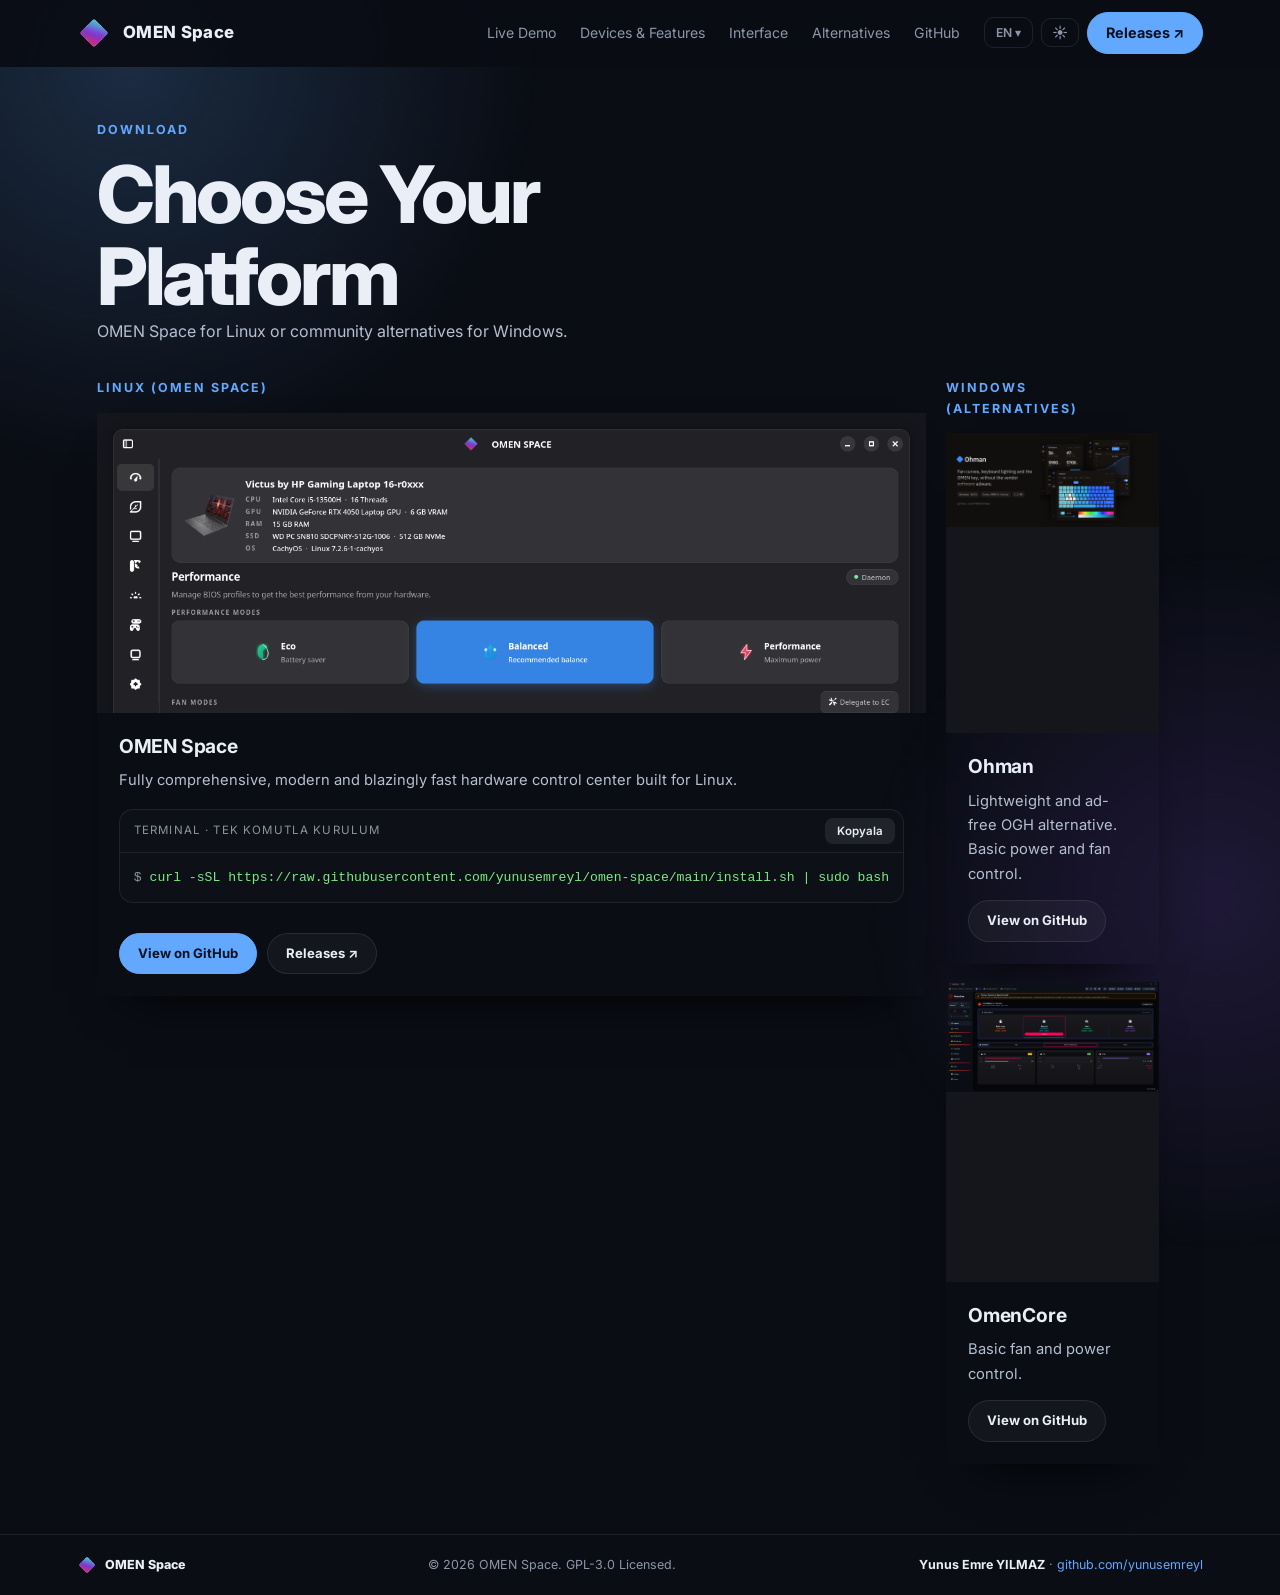
==== commit 5f08ca02: "feat: remove hero and install AI images, showcase full device lineup with hardware capabilities on s" ====
--- a/install.html
+++ b/install.html
@@ -24,9 +24,9 @@
     <b>OMEN Space</b>
   </a>
   <nav>
-    <a href="index.html#about" data-i18n="nav.about">Nedir?</a>
     <a href="index.html#demo" data-i18n="nav.demo">Canlı Demo</a>
-    <a href="index.html#features" data-i18n="nav.features">Özellikler</a>
+    <a href="index.html#devices" data-i18n="nav.devices">Cihazlar & Özellikler</a>
+    <a href="index.html#features" data-i18n="nav.features">Arayüz</a>
     <a href="index.html#alternatives" data-i18n="nav.alternatives">Alternatifler</a>
     <a href="https://github.com/yunusemreyl/omen-space" target="_blank" rel="noopener" data-i18n="nav.github">GitHub</a>
     <div class="tools">
@@ -51,9 +51,9 @@
 
 <!-- MOBILE MENU -->
 <div id="menu">
-  <a href="index.html#about" data-i18n="nav.about">Nedir?</a>
   <a href="index.html#demo" data-i18n="nav.demo">Canlı Demo</a>
-  <a href="index.html#features" data-i18n="nav.features">Özellikler</a>
+  <a href="index.html#devices" data-i18n="nav.devices">Cihazlar & Özellikler</a>
+  <a href="index.html#features" data-i18n="nav.features">Arayüz</a>
   <a href="index.html#alternatives" data-i18n="nav.alternatives">Alternatifler</a>
   <a href="https://github.com/yunusemreyl/omen-space" target="_blank" rel="noopener" data-i18n="nav.github">GitHub</a>
   <a href="https://github.com/yunusemreyl/omen-space/releases" target="_blank" rel="noopener">Releases</a>
--- a/assets/css/site.css
+++ b/assets/css/site.css
@@ -54,10 +54,8 @@
 @media(max-width:1020px){nav>a,nav>.tools,nav>.dl{display:none}#burger{display:block}}
 @media(min-width:1021px){#menu{display:none}}
 
-/* header over hero image (index only) */
+/* header over hero */
 .snap header:not(.s){background:transparent}
-.snap header:not(.s) nav>a,.snap header:not(.s) .tg,.snap header:not(.s) .dd-t{color:#fff;border-color:rgba(255,255,255,.3)}
-.snap header:not(.s) #burger i{background:#fff}
 
 /* slides */
 .slide{position:relative;display:flex;flex-direction:column;justify-content:center;padding:92px 0 56px}
@@ -80,39 +78,32 @@
 .lbl{font-size:.78rem;font-weight:700;letter-spacing:.16em;text-transform:uppercase;color:var(--acc);margin-bottom:12px}
 h1{font-size:clamp(2.4rem,6.2vw,5.2rem);line-height:1.04;letter-spacing:-.04em;font-weight:800}
 h2{font-size:clamp(1.7rem,3.8vw,3rem);line-height:1.1;letter-spacing:-.03em;font-weight:800;margin-bottom:16px}
-.sec-desc{color:var(--txt2);max-width:620px;margin-bottom:24px}
+.sec-desc{color:var(--txt2);max-width:640px;margin-bottom:20px}
 .btns{display:flex;gap:10px;flex-wrap:wrap}
 .btn{display:inline-flex;align-items:center;gap:8px;padding:12px 24px;border:1px solid var(--line);border-radius:999px;font-weight:700;font-size:.9rem;background:var(--btnbg);cursor:pointer;font-family:inherit;color:inherit;transition:transform .35s var(--ease),border-color .3s,background .3s,color .3s,filter .3s}
 .btn:hover{transform:translateY(-3px);border-color:var(--acc);color:var(--acc)}
 .btn.main{background:var(--acc);border-color:var(--acc);color:var(--on)}
 .btn.main:hover{filter:brightness(1.1);color:var(--on)}
 
-/* hero */
+/* hero (clean typography, no photo background) */
 #hero{padding:100px 0 84px;overflow:hidden}
-.hero-bg{position:absolute;inset:0;width:100%;height:100%;object-fit:cover;object-position:60% center;z-index:0;animation:bgzoom 2.4s var(--ease) both}
-@keyframes bgzoom{from{transform:scale(1.14)}}
-#hero::before{content:"";position:absolute;inset:0;z-index:1;background:linear-gradient(90deg,rgba(4,8,16,.9),rgba(4,8,16,.55) 60%,rgba(4,8,16,.35)),linear-gradient(0deg,rgba(4,8,16,.6),transparent 40%)}
-.hero-in{max-width:1240px;margin:auto;padding:0 var(--pad);width:100%;position:relative;z-index:2;color:#fff}
-.hero-in>div{max-width:690px}
+.hero-in{max-width:1240px;margin:auto;padding:0 var(--pad);width:100%;position:relative;z-index:2;color:var(--txt)}
+.hero-in>div{max-width:720px}
 .ph{width:clamp(70px,8vw,104px);aspect-ratio:1;visibility:hidden;margin-bottom:20px}
 #av{position:fixed;top:0;left:0;z-index:85;display:block;transform-origin:0 0;will-change:transform;animation:fade 1.1s .5s both}
 #av img{width:100%;height:100%;object-fit:contain;filter:drop-shadow(0 10px 24px rgba(0,0,0,.45))}
 @keyframes fade{from{opacity:0}}
-.tag{display:inline-block;font-size:.76rem;font-weight:700;letter-spacing:.14em;text-transform:uppercase;color:#bcd8ff;padding:6px 16px;border:1px solid rgba(255,255,255,.28);border-radius:999px;background:rgba(255,255,255,.08);margin-bottom:18px;animation:up .9s .15s var(--ease) both}
+.tag{display:inline-block;font-size:.76rem;font-weight:700;letter-spacing:.14em;text-transform:uppercase;color:var(--acc);padding:6px 16px;border:1px solid var(--line);border-radius:999px;background:var(--btnbg);margin-bottom:18px;animation:up .9s .15s var(--ease) both}
 h1 .ln{display:block;overflow:hidden;padding-bottom:.08em}
 h1 .ln>span{display:block;animation:rise 1.1s .25s var(--ease) both}
 @keyframes rise{from{transform:translate3d(0,110%,0)}}
 @keyframes up{from{opacity:0;transform:translate3d(0,20px,0)}}
-.lead{max-width:540px;color:rgba(255,255,255,.85);margin:20px 0 28px;font-size:clamp(.96rem,1.25vw,1.1rem);animation:up 1s .5s var(--ease) both}
+.lead{max-width:560px;color:var(--txt2);margin:20px 0 28px;font-size:clamp(.98rem,1.25vw,1.15rem);animation:up 1s .5s var(--ease) both}
 .hero-in .btns{animation:up 1s .65s var(--ease) both}
-#hero .btn:not(.main){color:#fff;border-color:rgba(255,255,255,.4);background:rgba(255,255,255,.1)}
-#hero .btn:not(.main):hover{border-color:#bcd8ff;color:#bcd8ff}
-#hero .btn.main{background:#fff;border-color:#fff;color:#0a1426}
-#hero .btn.main:hover{color:#0a1426;filter:none;background:#e6f0ff}
-.mq{position:absolute;z-index:2;left:0;right:0;bottom:0;overflow:hidden;border-top:1px solid rgba(255,255,255,.18);padding:14px 0}
+.mq{position:absolute;z-index:2;left:0;right:0;bottom:0;overflow:hidden;border-top:1px solid var(--line);padding:14px 0}
 .mq div{display:flex;width:max-content;animation:mq 32s linear infinite}
-.mq span{padding:0 26px;font-size:.78rem;letter-spacing:.22em;color:rgba(255,255,255,.7);white-space:nowrap}
-.mq span.d{padding:0;color:#8cc0ff}
+.mq span{padding:0 26px;font-size:.78rem;letter-spacing:.22em;color:var(--mut);white-space:nowrap}
+.mq span.d{padding:0;color:var(--acc)}
 @keyframes mq{to{transform:translate3d(-50%,0,0)}}
 [dir=rtl] .mq div{direction:ltr}
 @media(max-width:900px){.ph{width:70px;margin-bottom:12px}.lead{margin:14px 0 20px}}
@@ -125,18 +116,38 @@
 .demo-stage{position:relative;border-radius:var(--r);padding:clamp(10px,2.4vw,26px);background:linear-gradient(135deg,var(--acc),#6a4cff);box-shadow:var(--shadow)}
 .demo-hint{text-align:center;color:var(--mut);font-size:.82rem;margin-top:12px}
 
-/* about */
-.split{display:grid;grid-template-columns:.9fr 1.1fr;gap:clamp(24px,5vw,72px);align-items:center}
-.prod{height:clamp(280px,60svh,520px);background:radial-gradient(80% 80% at 50% 40%,#2a3a5e,#0b1220);box-shadow:var(--shadow);display:grid;place-items:center}
-.prod img{width:92%;height:auto;max-height:92%;object-fit:contain;transform:scale(1.12);filter:drop-shadow(0 30px 30px rgba(0,0,0,.5))}
-.slide.act .prod img{transform:none}
-.split p{color:var(--txt2);margin-bottom:22px}
-.stats{display:grid;grid-template-columns:1fr 1fr;gap:12px}
-.card{background:var(--card);border:1px solid var(--line);border-radius:22px;padding:22px;transition:transform .45s var(--ease),border-color .3s,background .5s}
-@media(hover:hover){.card:hover{transform:translateY(-6px);border-color:var(--acc)}}
-.stat h3{font-size:clamp(1.6rem,3vw,2.3rem);letter-spacing:-.03em;line-height:1.1;color:var(--acc);margin-bottom:2px}
-.stat p{margin:0;font-size:.85rem;color:var(--mut)}
-@media(max-width:820px){.split{grid-template-columns:1fr;gap:18px}.prod{height:clamp(150px,26svh,260px)}.split p{margin-bottom:14px}.stat{padding:14px 16px}}
+/* slide 3: devices showcase & hardware capabilities */
+#devices .wrap{max-width:1240px}
+.dev-grid{display:grid;grid-template-columns:repeat(4,1fr);gap:14px;margin-bottom:14px}
+.dev-card{background:var(--card);border:1px solid var(--line);border-radius:20px;padding:14px 12px 16px;display:flex;flex-direction:column;align-items:center;text-align:center;box-shadow:var(--shadow);transition:transform .35s var(--ease),border-color .3s}
+.dev-card:hover{transform:translateY(-6px);border-color:var(--acc)}
+.dev-img{width:100%;height:clamp(85px,12svh,130px);display:grid;place-items:center;margin-bottom:8px}
+.dev-img img{max-height:100%;max-width:92%;object-fit:contain;filter:drop-shadow(0 10px 16px rgba(0,0,0,.3));transition:transform .4s var(--ease)}
+.dev-card:hover .dev-img img{transform:scale(1.08)}
+.dev-tag{font-size:.66rem;font-weight:700;letter-spacing:.12em;text-transform:uppercase;color:var(--acc);margin-bottom:3px}
+.dev-card h3{font-size:.98rem;letter-spacing:-.01em;font-weight:800;color:var(--txt);margin-bottom:3px}
+.dev-sub{font-size:.74rem;color:var(--mut);line-height:1.35}
+
+.cap-grid{display:grid;grid-template-columns:repeat(3,1fr);gap:10px}
+.cap-card{background:var(--card);border:1px solid var(--line);border-radius:16px;padding:12px 14px;transition:border-color .3s,background .3s}
+.cap-card:hover{border-color:var(--acc)}
+.cap-h{display:flex;align-items:center;gap:8px;font-size:.85rem;font-weight:700;color:var(--txt);margin-bottom:3px}
+.cap-h svg{width:15px;height:15px;color:var(--acc);flex:none}
+.cap-desc{font-size:.75rem;color:var(--txt2);line-height:1.4}
+
+@media(max-width:960px){
+  .dev-grid{grid-template-columns:repeat(2,1fr);gap:10px}
+  .cap-grid{grid-template-columns:repeat(2,1fr);gap:8px}
+  .dev-img{height:95px}
+}
+@media(max-width:580px){
+  .dev-grid{grid-template-columns:repeat(2,1fr);gap:8px}
+  .dev-card{padding:10px 8px 12px}
+  .dev-img{height:75px}
+  .dev-card h3{font-size:.86rem}
+  .dev-sub{display:none}
+  .cap-grid{grid-template-columns:1fr;gap:6px}
+}
 
 /* feature + alternative cards */
 .grid{display:grid;grid-template-columns:repeat(2,1fr);gap:18px}
@@ -152,17 +163,14 @@
 @media(hover:hover){.slide.act .pcard:hover .zoom img{transform:scale(1.06);transition-duration:1s}}
 @media(max-width:820px){.pimg{height:clamp(110px,22svh,200px)}.pbody{padding:12px 16px 16px}.pcard h4{font-size:1.05rem}.pcard p{font-size:.84rem}.pcard .btn{margin-top:8px}}
 
-/* CTA panel */
-#cta{padding-bottom:84px}
-.cpanel{min-height:clamp(320px,62svh,540px);display:flex;flex-direction:column;justify-content:flex-end;padding:clamp(24px,4.5vw,64px);color:#fff;box-shadow:var(--shadow)}
-.cpanel>img{position:absolute;inset:0}
-.cpanel::after{content:"";position:absolute;inset:0;background:linear-gradient(0deg,rgba(4,8,16,.88),rgba(4,8,16,.3) 70%)}
-.cpanel>*:not(img){position:relative;z-index:2}
-.cpanel .lbl{color:#bcd8ff}
-.big{font-size:clamp(2.1rem,6.4vw,5rem);line-height:1.04;letter-spacing:-.04em;font-weight:800;margin-bottom:14px;max-width:900px}
-.sub{color:rgba(255,255,255,.82);max-width:560px;margin-bottom:24px}
-.cpanel .btn{color:#fff;border-color:rgba(255,255,255,.35);background:rgba(255,255,255,.08)}
-.cpanel .btn.main{background:#fff;border-color:#fff;color:#0a1426}
+/* CTA / install panel (clean developer container, no AI imagery) */
+#install .wrap{max-width:1100px}
+.cpanel{position:relative;min-height:clamp(320px,56svh,500px);display:flex;flex-direction:column;justify-content:center;padding:clamp(24px,4.5vw,52px);border-radius:var(--r);border:1px solid var(--line);background:radial-gradient(85% 95% at 85% 15%,var(--orb1),transparent 65%),radial-gradient(75% 85% at 15% 85%,var(--orb2),transparent 65%),var(--card);box-shadow:var(--shadow);color:var(--txt);overflow:hidden}
+.cpanel .lbl{color:var(--acc)}
+.big{font-size:clamp(2rem,5.4vw,4.2rem);line-height:1.05;letter-spacing:-.04em;font-weight:800;margin-bottom:12px;color:var(--txt)}
+.sub{color:var(--txt2);max-width:600px;margin-bottom:20px;font-size:clamp(.92rem,1.15vw,1.04rem)}
+.cpanel .term{margin-bottom:20px;max-width:680px}
+.cpanel .btns{display:flex;gap:10px;flex-wrap:wrap}
 footer{position:absolute;left:0;right:0;bottom:0;display:flex;justify-content:space-between;align-items:center;gap:12px;flex-wrap:wrap;padding:20px var(--pad);font-size:.78rem;color:var(--mut)}
 footer a{color:var(--acc)}
 footer b{color:var(--txt);font-weight:700}
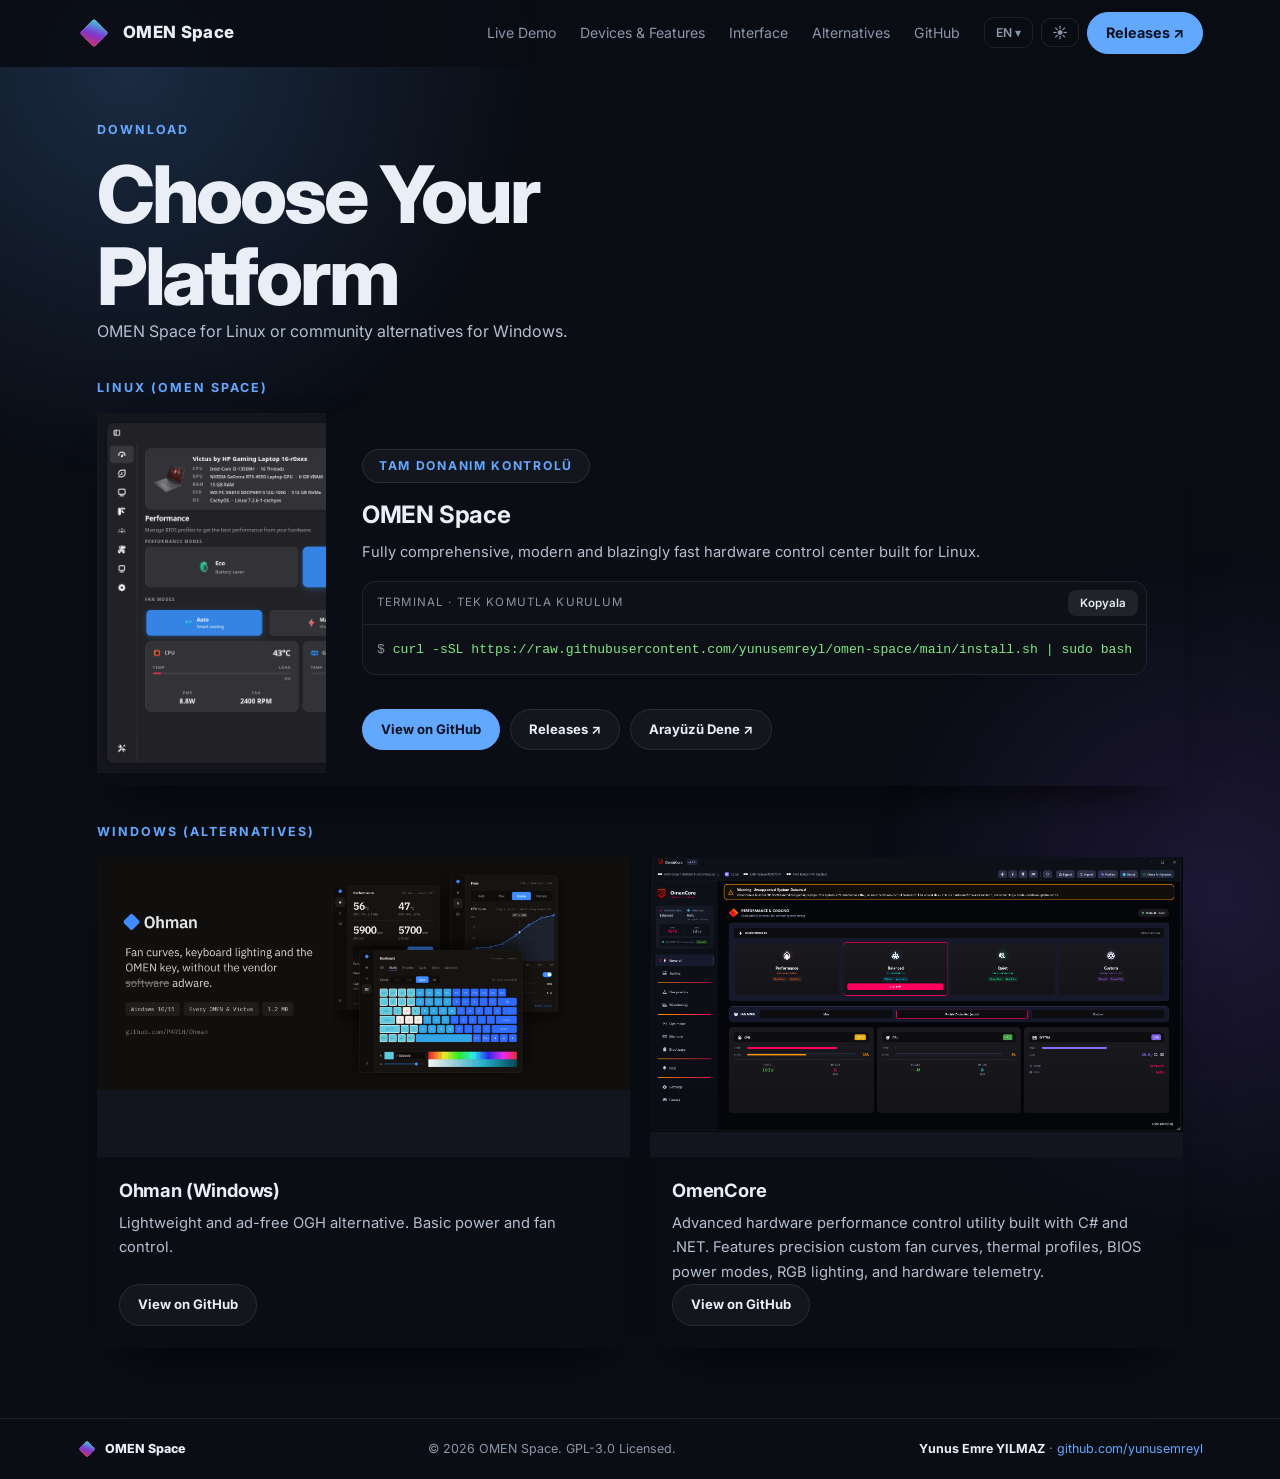
==== commit 3e81fc11: "feat: place Ohman and OmenCore directly below OMEN Space on install page and enhance OmenCore descri" ====
--- a/install.html
+++ b/install.html
@@ -77,16 +77,17 @@
     <p class="sec-desc" data-i18n="install.desc">Linux için OMEN Space veya Windows için topluluk alternatifleri.</p>
   </div>
 
-  <div class="ig">
-    <!-- Linux Column -->
-    <div class="col">
-      <div class="col-t" data-i18n="install.linux">Linux (OMEN Space)</div>
-      <article class="card pcard rv">
-        <div class="zoom pimg">
+  <!-- 1. OMEN Space (Featured Full-Width Card) -->
+  <div class="install-featured rv">
+    <div class="col-t" data-i18n="install.linux">Linux &middot; Resmi İstemci (OMEN Space)</div>
+    <article class="card pcard install-main-card">
+      <div class="install-main-grid">
+        <div class="zoom pimg install-main-img zoom-trigger">
           <img src="images/perfpage.png" alt="OMEN Space Dashboard" loading="lazy">
         </div>
-        <div class="pbody">
-          <h4>OMEN Space</h4>
+        <div class="pbody install-main-body">
+          <span class="tag" style="margin-bottom:12px;align-self:flex-start">Tam Donanım Kontrolü</span>
+          <h4 style="font-size:1.5rem;margin-bottom:6px">OMEN Space</h4>
           <p data-i18n="install.omenspace.desc">Linux üzerinde geliştirilmiş tam kapsamlı, modern ve inanılmaz hızlı donanım kontrol merkezi.</p>
           
           <div class="term">
@@ -100,37 +101,38 @@
           <div class="btns" style="margin-top:16px">
             <a href="https://github.com/yunusemreyl/omen-space" target="_blank" rel="noopener" class="btn main" data-i18n="install.github_btn">GitHub'da İncele ↗</a>
             <a href="https://github.com/yunusemreyl/omen-space/releases" target="_blank" rel="noopener" class="btn">Releases ↗</a>
+            <a href="index.html#demo" class="btn">Arayüzü Dene ↗</a>
           </div>
         </div>
+      </div>
+    </article>
+  </div>
+
+  <!-- 2. Windows Alternatives (Directly underneath OMEN Space, 2-column full-width grid) -->
+  <div class="install-alts rv" style="--d:.12s">
+    <div class="col-t" data-i18n="install.windows">Windows &middot; Topluluk Alternatifleri</div>
+    <div class="alt-dual-grid">
+      <article class="card pcard">
+        <div class="zoom pimg contain zoom-trigger">
+          <img src="images/ohman.png" alt="Ohman" loading="lazy">
+        </div>
+        <div class="pbody">
+          <h4 style="font-size:1.15rem;margin-bottom:6px">Ohman (Windows)</h4>
+          <p data-i18n="install.ohman.desc">Hafif ve reklamsız OGH alternatifi. Temel güç ve fan kontrolü.</p>
+          <a href="https://github.com/P4R1H/ohman" target="_blank" rel="noopener" class="btn" data-i18n="install.github_btn">GitHub'da İncele ↗</a>
+        </div>
       </article>
-    </div>
 
-    <!-- Windows Column -->
-    <div class="col">
-      <div class="col-t" data-i18n="install.windows">Windows (Alternatifler)</div>
-      <div class="stack">
-        <article class="card pcard rv">
-          <div class="zoom pimg contain">
-            <img src="images/ohman.png" alt="Ohman" loading="lazy">
-          </div>
-          <div class="pbody">
-            <h4>Ohman</h4>
-            <p data-i18n="install.ohman.desc">Hafif ve reklamsız OGH alternatifi. Temel güç ve fan kontrolü.</p>
-            <a href="https://github.com/P4R1H/ohman" target="_blank" rel="noopener" class="btn" data-i18n="install.github_btn">GitHub'da İncele ↗</a>
-          </div>
-        </article>
-
-        <article class="card pcard rv" style="--d:.1s">
-          <div class="zoom pimg contain">
-            <img src="images/omencore.png" alt="OmenCore" loading="lazy">
-          </div>
-          <div class="pbody">
-            <h4>OmenCore</h4>
-            <p data-i18n="install.omencore.desc">Temel fan ve güç kontrolü.</p>
-            <a href="https://github.com/theantipopau/omencore" target="_blank" rel="noopener" class="btn" data-i18n="install.github_btn">GitHub'da İncele ↗</a>
-          </div>
-        </article>
-      </div>
+      <article class="card pcard" style="--d:.1s">
+        <div class="zoom pimg contain zoom-trigger">
+          <img src="images/omencore.png" alt="OmenCore" loading="lazy">
+        </div>
+        <div class="pbody">
+          <h4 style="font-size:1.15rem;margin-bottom:6px">OmenCore</h4>
+          <p data-i18n="install.omencore.desc">C# ve .NET ile geliştirilmiş gelişmiş donanım ve performans kontrol merkezi. Hassas özel fan eğrileri, termal profiller, BIOS güç modları, RGB yönetimi ve detaylı donanım telemetrisi sunar.</p>
+          <a href="https://github.com/theantipopau/omencore" target="_blank" rel="noopener" class="btn" data-i18n="install.github_btn">GitHub'da İncele ↗</a>
+        </div>
+      </article>
     </div>
   </div>
 </main>
--- a/assets/css/site.css
+++ b/assets/css/site.css
@@ -85,10 +85,10 @@
 .btn.main{background:var(--acc);border-color:var(--acc);color:var(--on)}
 .btn.main:hover{filter:brightness(1.1);color:var(--on)}
 
-/* hero (clean typography, no photo background) */
-#hero{padding:100px 0 84px;overflow:hidden}
-.hero-in{max-width:1240px;margin:auto;padding:0 var(--pad);width:100%;position:relative;z-index:2;color:var(--txt)}
-.hero-in>div{max-width:720px}
+/* hero (clean typography with 3D stacked screenshots) */
+#hero{padding:90px 0 74px;overflow:hidden}
+.hero-in{max-width:1240px;margin:auto;padding:0 var(--pad);width:100%;position:relative;z-index:2;color:var(--txt);display:grid;grid-template-columns:1.05fr .95fr;align-items:center;gap:clamp(20px,4.5vw,56px)}
+.hero-in>div:first-child{max-width:580px}
 .ph{width:clamp(70px,8vw,104px);aspect-ratio:1;visibility:hidden;margin-bottom:20px}
 #av{position:fixed;top:0;left:0;z-index:85;display:block;transform-origin:0 0;will-change:transform;animation:fade 1.1s .5s both}
 #av img{width:100%;height:100%;object-fit:contain;filter:drop-shadow(0 10px 24px rgba(0,0,0,.45))}
@@ -98,15 +98,46 @@
 h1 .ln>span{display:block;animation:rise 1.1s .25s var(--ease) both}
 @keyframes rise{from{transform:translate3d(0,110%,0)}}
 @keyframes up{from{opacity:0;transform:translate3d(0,20px,0)}}
-.lead{max-width:560px;color:var(--txt2);margin:20px 0 28px;font-size:clamp(.98rem,1.25vw,1.15rem);animation:up 1s .5s var(--ease) both}
+.lead{max-width:540px;color:var(--txt2);margin:18px 0 24px;font-size:clamp(.95rem,1.2vw,1.1rem);animation:up 1s .5s var(--ease) both}
 .hero-in .btns{animation:up 1s .65s var(--ease) both}
+
+/* hero 3D stacked screenshots */
+.hero-stack{position:relative;width:100%;height:clamp(280px,44svh,420px);perspective:1200px;display:flex;align-items:center;justify-content:center}
+.hs-card{position:absolute;border-radius:14px;overflow:hidden;border:1px solid var(--line);box-shadow:0 24px 50px -15px rgba(0,0,0,.5);background:var(--card);cursor:zoom-in;transition:transform .6s var(--ease),box-shadow .4s,border-color .3s;will-change:transform}
+.hs-card img{width:100%;height:100%;object-fit:cover;display:block}
+.hs-main{width:88%;z-index:3;transform:rotateY(-8deg) rotateX(4deg) translateZ(30px)}
+.hs-glow{position:absolute;inset:0;pointer-events:none;border-radius:inherit;box-shadow:inset 0 0 0 1px rgba(255,255,255,.1)}
+.hs-sub1{width:68%;bottom:4%;left:-4%;z-index:1;opacity:.88;transform:rotateY(-4deg) rotateX(4deg) translateZ(-40px)}
+.hs-sub2{width:64%;top:4%;right:-4%;z-index:2;opacity:.92;transform:rotateY(-12deg) rotateX(6deg) translateZ(-20px)}
+@media(hover:hover){
+  .hero-stack:hover .hs-main{transform:rotateY(0deg) rotateX(0deg) translateZ(50px) scale(1.02);box-shadow:0 32px 70px -15px rgba(0,0,0,.65);border-color:var(--acc)}
+  .hero-stack:hover .hs-sub1{transform:rotateY(0deg) rotateX(0deg) translate(-26px,16px) translateZ(-20px);opacity:1}
+  .hero-stack:hover .hs-sub2{transform:rotateY(0deg) rotateX(0deg) translate(26px,-16px) translateZ(0px);opacity:1}
+}
+
 .mq{position:absolute;z-index:2;left:0;right:0;bottom:0;overflow:hidden;border-top:1px solid var(--line);padding:14px 0}
 .mq div{display:flex;width:max-content;animation:mq 32s linear infinite}
 .mq span{padding:0 26px;font-size:.78rem;letter-spacing:.22em;color:var(--mut);white-space:nowrap}
 .mq span.d{padding:0;color:var(--acc)}
 @keyframes mq{to{transform:translate3d(-50%,0,0)}}
 [dir=rtl] .mq div{direction:ltr}
-@media(max-width:900px){.ph{width:70px;margin-bottom:12px}.lead{margin:14px 0 20px}}
+
+@media(max-width:960px){
+  .hero-in{grid-template-columns:1fr;gap:20px;text-align:left}
+  .hero-in>div:first-child{max-width:100%}
+  .hero-stack{height:clamp(200px,30svh,270px);max-width:440px;margin:0 auto}
+  .hs-main{width:86%;transform:rotateY(-5deg) rotateX(3deg)}
+  .hs-sub1{width:66%;left:-2%;bottom:2%}
+  .hs-sub2{width:62%;right:-2%;top:2%}
+  .ph{width:70px;margin-bottom:12px}
+  .lead{margin:14px 0 20px}
+}
+@media(max-width:520px){
+  .hero-stack{height:clamp(170px,26svh,220px);max-width:340px}
+  .hs-main{width:90%;transform:none}
+  .hs-sub1{width:65%;left:-2%;bottom:0;transform:none}
+  .hs-sub2{width:60%;right:-2%;top:0;transform:none}
+}
 
 /* demo slide */
 #demo .wrap{max-width:1140px}
@@ -190,10 +221,31 @@
 /* install page */
 .page{padding:120px var(--pad) 0;max-width:1240px;margin:auto}
 .page-head{max-width:640px;margin-bottom:34px}
-.ig{display:grid;grid-template-columns:1.1fr .9fr;gap:20px;align-items:start}
-@media(max-width:900px){.ig{grid-template-columns:1fr}}
 .col-t{font-size:.78rem;font-weight:700;letter-spacing:.16em;text-transform:uppercase;color:var(--acc);margin-bottom:14px}
-.stack{display:flex;flex-direction:column;gap:18px}
+
+/* Featured top card for OMEN Space */
+.install-featured{margin-bottom:36px}
+.install-main-card{overflow:hidden}
+.install-main-grid{display:grid;grid-template-columns:1.15fr 1fr;align-items:stretch}
+.install-main-img{height:100%;min-height:360px;cursor:zoom-in}
+.install-main-img img{width:100%;height:100%;object-fit:cover;object-position:top left}
+.install-main-body{padding:clamp(22px,3.5vw,36px);display:flex;flex-direction:column;justify-content:center}
+.install-main-body h4{font-size:clamp(1.3rem,2.2vw,1.7rem);margin-bottom:8px}
+
+/* Dual alternatives grid directly underneath OMEN Space */
+.install-alts{margin-bottom:60px}
+.alt-dual-grid{display:grid;grid-template-columns:1fr 1fr;gap:20px}
+.alt-dual-grid .pcard{display:flex;flex-direction:column;height:100%}
+.alt-dual-grid .pimg{height:clamp(160px,22svh,240px);background:#12151d}
+.alt-dual-grid .pbody{display:flex;flex-direction:column;flex:1}
+.alt-dual-grid .pbody .btn{margin-top:auto;align-self:flex-start}
+
+@media(max-width:960px){
+  .install-main-grid{grid-template-columns:1fr}
+  .install-main-img{height:clamp(180px,32svh,280px);min-height:auto}
+  .alt-dual-grid{grid-template-columns:1fr;gap:16px}
+}
+
 .term{margin:16px 0 4px;border-radius:14px;overflow:hidden;background:#0d1117;border:1px solid rgba(255,255,255,.08);direction:ltr;text-align:left}
 .term-h{display:flex;justify-content:space-between;align-items:center;padding:8px 8px 8px 14px;font-size:.72rem;letter-spacing:.1em;color:#8b949e;border-bottom:1px solid rgba(255,255,255,.08)}
 .term-h button{background:rgba(255,255,255,.08);border:0;border-radius:8px;color:#e6edf3;font:600 .72rem var(--sans);padding:6px 12px;cursor:pointer;transition:background .25s}
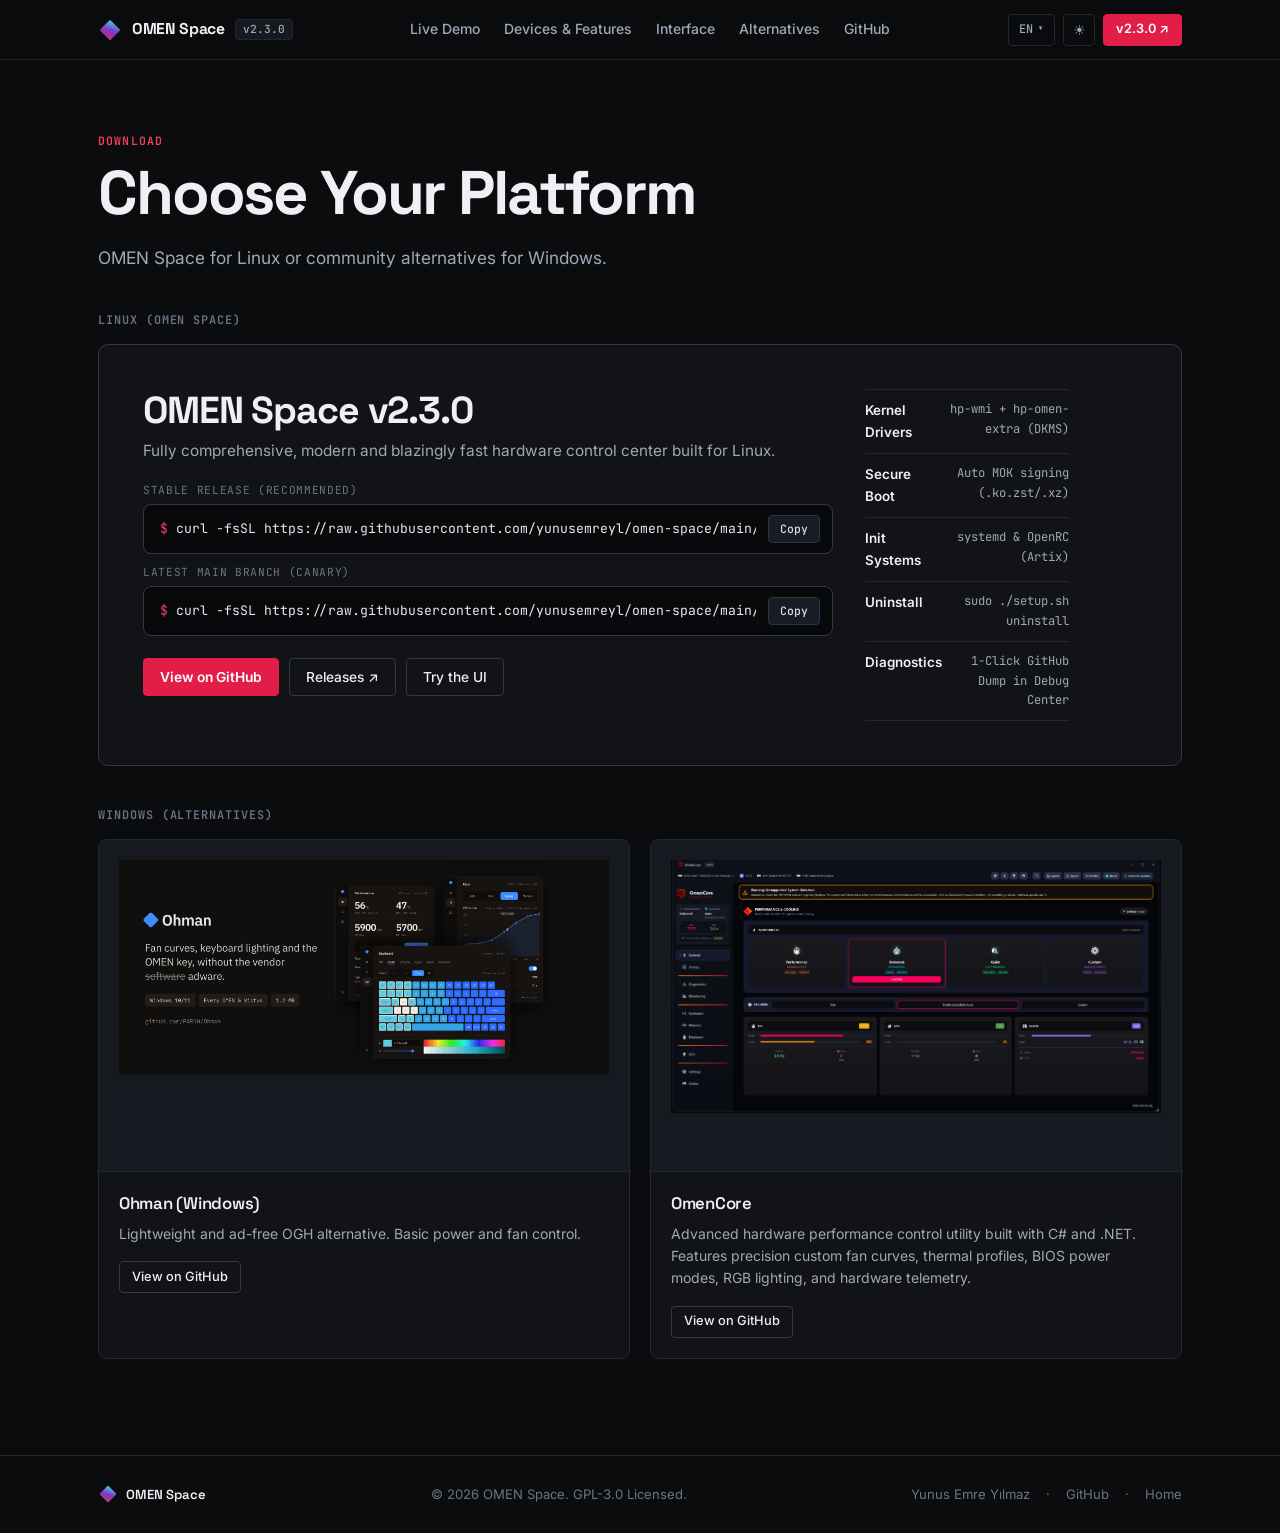
==== commit 964da4d0: "redesign: rebuild OMEN Space site with clean industrial Linux UI and v2.3.0 info" ====
--- a/install.html
+++ b/install.html
@@ -1,37 +1,39 @@
 <!DOCTYPE html>
-<html lang="tr" class="noslide">
+<html lang="tr">
 <head>
 <meta charset="UTF-8">
 <meta name="viewport" content="width=device-width, initial-scale=1.0, viewport-fit=cover">
-<title>İndir | OMEN Space</title>
-<meta name="description" content="OMEN Space kurulum ekranı. Linux ve Windows için alternatifler.">
-<meta name="theme-color" content="#090d14">
+<title>Install | OMEN Space</title>
+<meta name="description" content="Install OMEN Space on Linux (Ubuntu, Fedora, Arch, Artix OpenRC, openSUSE, NixOS) or view Windows community alternatives.">
+<meta name="theme-color" content="#0b0c0e">
 <link rel="icon" href="images/omenspace.png" type="image/png">
 <script>document.documentElement.dataset.theme=localStorage.getItem('omenspace-theme')||'dark'</script>
 <link rel="preconnect" href="https://fonts.googleapis.com">
 <link rel="preconnect" href="https://fonts.gstatic.com" crossorigin>
-<link href="https://fonts.googleapis.com/css2?family=Plus+Jakarta+Sans:wght@400;500;600;700;800&family=Inter:wght@400;500;600;700;800&display=swap" rel="stylesheet">
+<link href="https://fonts.googleapis.com/css2?family=Inter:wght@400;500;600;700&family=JetBrains+Mono:wght@400;500;600&family=Space+Grotesk:wght@600;700&display=swap" rel="stylesheet">
 <link rel="stylesheet" href="assets/css/site.css">
 </head>
-<body>
-<div class="orb o1"></div><div class="orb o2"></div>
-<div id="bar"></div>
+<body data-keep-title="1">
 
-<!-- HEADER -->
-<header id="hd" class="s">
-  <a class="logo" href="index.html" aria-label="OMEN Space">
-    <img class="lgi" src="images/omenspace.png" width="34" height="34" alt="OMEN Space Logo">
-    <b>OMEN Space</b>
-  </a>
-  <nav>
-    <a href="index.html#demo" data-i18n="nav.demo">Canlı Demo</a>
-    <a href="index.html#devices" data-i18n="nav.devices">Cihazlar & Özellikler</a>
-    <a href="index.html#features" data-i18n="nav.features">Arayüz</a>
-    <a href="index.html#alternatives" data-i18n="nav.alternatives">Alternatifler</a>
-    <a href="https://github.com/yunusemreyl/omen-space" target="_blank" rel="noopener" data-i18n="nav.github">GitHub</a>
-    <div class="tools">
+<header class="site-header">
+  <div class="wrap hdr-in">
+    <a class="brand" href="index.html">
+      <img src="images/omenspace.png" alt="OMEN Space" width="24" height="24">
+      <span>OMEN Space</span>
+      <span class="ver-tag">v2.3.0</span>
+    </a>
+
+    <nav class="nav-links" aria-label="Primary">
+      <a href="index.html#demo" data-i18n="nav.demo">Canlı Demo</a>
+      <a href="index.html#devices" data-i18n="nav.devices">Cihazlar &amp; Özellikler</a>
+      <a href="index.html#features" data-i18n="nav.features">Arayüz</a>
+      <a href="index.html#alternatives" data-i18n="nav.alternatives">Alternatifler</a>
+      <a href="https://github.com/yunusemreyl/omen-space" target="_blank" rel="noopener" data-i18n="nav.github">GitHub</a>
+    </nav>
+
+    <div class="hdr-tools">
       <div class="dd" id="lang-dropdown">
-        <button class="dd-t" id="lang-toggle"><span id="current-lang">TR</span> ▾</button>
+        <button class="dd-t" id="lang-toggle" type="button"><span id="current-lang">TR</span> ▾</button>
         <div class="dd-m">
           <a href="#" data-lang="tr">Türkçe</a>
           <a href="#" data-lang="en">English</a>
@@ -42,118 +44,127 @@
           <a href="#" data-lang="ar">العربية</a>
         </div>
       </div>
-      <button class="tg" aria-label="Gece/Gündüz Modu">☀</button>
-      <a href="https://github.com/yunusemreyl/omen-space/releases" target="_blank" rel="noopener" class="btn main dl">Releases ↗</a>
+      <button class="icon-btn tg" type="button" aria-label="Toggle theme">☀</button>
+      <a href="https://github.com/yunusemreyl/omen-space/releases/tag/v2.3.0" target="_blank" rel="noopener" class="btn btn-primary btn-sm dl-btn">v2.3.0 ↗</a>
+      <button id="burger" type="button" aria-label="Menu" aria-expanded="false"><i></i><i></i></button>
     </div>
-  </nav>
-  <button id="burger" aria-label="Menü" aria-expanded="false"><i></i><i></i></button>
+  </div>
 </header>
 
-<!-- MOBILE MENU -->
 <div id="menu">
   <a href="index.html#demo" data-i18n="nav.demo">Canlı Demo</a>
-  <a href="index.html#devices" data-i18n="nav.devices">Cihazlar & Özellikler</a>
+  <a href="index.html#devices" data-i18n="nav.devices">Cihazlar &amp; Özellikler</a>
   <a href="index.html#features" data-i18n="nav.features">Arayüz</a>
   <a href="index.html#alternatives" data-i18n="nav.alternatives">Alternatifler</a>
   <a href="https://github.com/yunusemreyl/omen-space" target="_blank" rel="noopener" data-i18n="nav.github">GitHub</a>
-  <a href="https://github.com/yunusemreyl/omen-space/releases" target="_blank" rel="noopener">Releases</a>
-  <div class="tools">
+  <div class="mob-tools">
     <div class="pills">
-      <button data-lang="tr" onclick="window.setLanguage?.('tr')">TR</button>
-      <button data-lang="en" onclick="window.setLanguage?.('en')">EN</button>
-      <button data-lang="es" onclick="window.setLanguage?.('es')">ES</button>
-      <button data-lang="zh" onclick="window.setLanguage?.('zh')">ZH</button>
-      <button data-lang="ar" onclick="window.setLanguage?.('ar')">AR</button>
+      <button type="button" data-lang="tr">TR</button>
+      <button type="button" data-lang="en">EN</button>
+      <button type="button" data-lang="es">ES</button>
+      <button type="button" data-lang="fr">FR</button>
+      <button type="button" data-lang="zh">ZH</button>
+      <button type="button" data-lang="hi">HI</button>
+      <button type="button" data-lang="ar">AR</button>
     </div>
-    <button class="tg" aria-label="Tema Değiştir">☀</button>
+    <button class="icon-btn tg" type="button" aria-label="Toggle theme">☀</button>
   </div>
 </div>
 
-<!-- MAIN CONTENT -->
-<main class="page">
-  <div class="page-head rv">
-    <div class="lbl"><span data-i18n="nav.download">Kurulum</span></div>
+<main class="page-main">
+  <div class="wrap">
+    <div class="sec-kicker" data-i18n="nav.download">İndir</div>
     <h1 data-i18n="install.title">Platformunuzu Seçin</h1>
-    <p class="sec-desc" data-i18n="install.desc">Linux için OMEN Space veya Windows için topluluk alternatifleri.</p>
-  </div>
+    <p class="hero-lead" data-i18n="install.desc">Linux için OMEN Space veya Windows için topluluk alternatifleri.</p>
 
-  <!-- 1. OMEN Space (Featured Full-Width Card) -->
-  <div class="install-featured rv">
-    <div class="col-t" data-i18n="install.linux">Linux &middot; Resmi İstemci (OMEN Space)</div>
-    <article class="card pcard install-main-card">
-      <div class="install-main-grid">
-        <div class="zoom pimg install-main-img zoom-trigger">
-          <img src="images/perfpage.png" alt="OMEN Space Dashboard" loading="lazy">
-        </div>
-        <div class="pbody install-main-body">
-          <span class="tag" style="margin-bottom:12px;align-self:flex-start">Tam Donanım Kontrolü</span>
-          <h4 style="font-size:1.5rem;margin-bottom:6px">OMEN Space</h4>
-          <p data-i18n="install.omenspace.desc">Linux üzerinde geliştirilmiş tam kapsamlı, modern ve inanılmaz hızlı donanım kontrol merkezi.</p>
-          
-          <div class="term">
-            <div class="term-h">
-              <span>TERMINAL &middot; TEK KOMUTLA KURULUM</span>
-              <button class="copy-btn" data-copy="curl -sSL https://raw.githubusercontent.com/yunusemreyl/omen-space/main/install.sh | sudo bash">Kopyala</button>
+    <div class="section-label" data-i18n="install.linux">Linux (OMEN Space)</div>
+    <div class="install-panel">
+      <div class="install-split">
+        <div>
+          <h2 style="margin-bottom:8px">OMEN Space v2.3.0</h2>
+          <p class="sec-desc" data-i18n="install.omenspace.desc">Linux üzerinde geliştirilmiş tam kapsamlı, modern ve inanılmaz hızlı donanım kontrol merkezi.</p>
+
+          <div class="cmd-stack">
+            <div>
+              <div class="cmd-label">Stable Release (Recommended)</div>
+              <div class="cmd-box" style="margin-bottom:0">
+                <code><span class="prompt">$</span>curl -fsSL https://raw.githubusercontent.com/yunusemreyl/omen-space/main/install.sh | bash</code>
+                <button class="copy-btn" type="button" data-copy="curl -fsSL https://raw.githubusercontent.com/yunusemreyl/omen-space/main/install.sh | bash">Copy</button>
+              </div>
             </div>
-            <pre><code>curl -sSL https://raw.githubusercontent.com/yunusemreyl/omen-space/main/install.sh | sudo bash</code></pre>
+
+            <div>
+              <div class="cmd-label">Latest main branch (Canary)</div>
+              <div class="cmd-box" style="margin-bottom:0">
+                <code><span class="prompt">$</span>curl -fsSL https://raw.githubusercontent.com/yunusemreyl/omen-space/main/install.sh | bash -s -- --canary</code>
+                <button class="copy-btn" type="button" data-copy="curl -fsSL https://raw.githubusercontent.com/yunusemreyl/omen-space/main/install.sh | bash -s -- --canary">Copy</button>
+              </div>
+            </div>
           </div>
 
-          <div class="btns" style="margin-top:16px">
-            <a href="https://github.com/yunusemreyl/omen-space" target="_blank" rel="noopener" class="btn main" data-i18n="install.github_btn">GitHub'da İncele ↗</a>
+          <div class="hero-actions" style="margin-bottom:0">
+            <a href="https://github.com/yunusemreyl/omen-space" target="_blank" rel="noopener" class="btn btn-primary" data-i18n="install.github_btn">GitHub'da İncele</a>
             <a href="https://github.com/yunusemreyl/omen-space/releases" target="_blank" rel="noopener" class="btn">Releases ↗</a>
-            <a href="index.html#demo" class="btn">Arayüzü Dene ↗</a>
+            <a href="index.html#demo" class="btn" data-i18n="hero.demo">Arayüzü Dene</a>
           </div>
         </div>
+
+        <div>
+          <ul class="distro-list">
+            <li><strong>Kernel Drivers</strong><span>hp-wmi + hp-omen-extra (DKMS)</span></li>
+            <li><strong>Secure Boot</strong><span>Auto MOK signing (.ko.zst/.xz)</span></li>
+            <li><strong>Init Systems</strong><span>systemd &amp; OpenRC (Artix)</span></li>
+            <li><strong>Uninstall</strong><span>sudo ./setup.sh uninstall</span></li>
+            <li><strong>Diagnostics</strong><span>1-Click GitHub Dump in Debug Center</span></li>
+          </ul>
+        </div>
       </div>
-    </article>
-  </div>
+    </div>
 
-  <!-- 2. Windows Alternatives (Directly underneath OMEN Space, 2-column full-width grid) -->
-  <div class="install-alts rv" style="--d:.12s">
-    <div class="col-t" data-i18n="install.windows">Windows &middot; Topluluk Alternatifleri</div>
-    <div class="alt-dual-grid">
-      <article class="card pcard">
-        <div class="zoom pimg contain zoom-trigger">
-          <img src="images/ohman.png" alt="Ohman" loading="lazy">
-        </div>
-        <div class="pbody">
-          <h4 style="font-size:1.15rem;margin-bottom:6px">Ohman (Windows)</h4>
+    <div class="section-label" data-i18n="install.windows">Windows (Alternatifler)</div>
+    <div class="gallery-grid">
+      <article class="shot-card">
+        <div class="shot-img contain" data-zoom><img src="images/ohman.png" alt="Ohman (Windows)" loading="lazy"></div>
+        <div class="shot-body">
+          <h3 data-i18n="alt.ohman.title">Ohman (Windows)</h3>
           <p data-i18n="install.ohman.desc">Hafif ve reklamsız OGH alternatifi. Temel güç ve fan kontrolü.</p>
-          <a href="https://github.com/P4R1H/ohman" target="_blank" rel="noopener" class="btn" data-i18n="install.github_btn">GitHub'da İncele ↗</a>
+          <a href="https://github.com/P4R1H/ohman" target="_blank" rel="noopener" class="btn btn-sm" data-i18n="install.github_btn">GitHub'da İncele</a>
         </div>
       </article>
 
-      <article class="card pcard" style="--d:.1s">
-        <div class="zoom pimg contain zoom-trigger">
-          <img src="images/omencore.png" alt="OmenCore" loading="lazy">
-        </div>
-        <div class="pbody">
-          <h4 style="font-size:1.15rem;margin-bottom:6px">OmenCore</h4>
+      <article class="shot-card">
+        <div class="shot-img contain" data-zoom><img src="images/omencore.png" alt="OmenCore" loading="lazy"></div>
+        <div class="shot-body">
+          <h3 data-i18n="alt.omencore.title">OmenCore</h3>
           <p data-i18n="install.omencore.desc">C# ve .NET ile geliştirilmiş gelişmiş donanım ve performans kontrol merkezi. Hassas özel fan eğrileri, termal profiller, BIOS güç modları, RGB yönetimi ve detaylı donanım telemetrisi sunar.</p>
-          <a href="https://github.com/theantipopau/omencore" target="_blank" rel="noopener" class="btn" data-i18n="install.github_btn">GitHub'da İncele ↗</a>
+          <a href="https://github.com/theantipopau/omencore" target="_blank" rel="noopener" class="btn btn-sm" data-i18n="install.github_btn">GitHub'da İncele</a>
         </div>
       </article>
     </div>
   </div>
 </main>
 
-<!-- FOOTER -->
-<footer>
-  <div class="flogo">
-    <img src="images/omenspace.png" alt="OMEN Space Logo">
-    <span>OMEN Space</span>
-  </div>
-  <span data-i18n="footer.copy">© 2026 OMEN Space. GPL-3.0 Lisanslıdır.</span>
-  <div>
-    <b>Yunus Emre YILMAZ</b> &middot; <a href="https://github.com/yunusemreyl" target="_blank" rel="noopener">github.com/yunusemreyl</a>
+<footer class="site-footer" style="border-top:1px solid var(--border)">
+  <div class="wrap foot-in">
+    <div class="foot-brand">
+      <img src="images/omenspace.png" alt="OMEN Space" width="20" height="20">
+      <span>OMEN Space</span>
+    </div>
+    <span data-i18n="footer.copy">&copy; 2026 OMEN Space. GPL-3.0 Lisanslıdır.</span>
+    <div class="foot-links">
+      <a href="https://yunusemreyl.github.io" target="_blank" rel="noopener">Yunus Emre Yılmaz</a>
+      <span>&middot;</span>
+      <a href="https://github.com/yunusemreyl/omen-space" target="_blank" rel="noopener">GitHub</a>
+      <span>&middot;</span>
+      <a href="index.html">Home</a>
+    </div>
   </div>
 </footer>
 
-<!-- Lightbox Modal -->
-<div id="lightbox-modal" class="lightbox" role="dialog" aria-modal="true">
+<div id="lightbox-modal" class="lightbox" role="dialog" aria-modal="true" aria-label="Image preview">
+  <button class="lb-close" type="button" aria-label="Close">&times;</button>
   <div class="lb-wrap">
-    <button class="lb-close" aria-label="Kapat">&times;</button>
-    <img id="lightbox-img" src="" alt="Görsel">
+    <img id="lightbox-img" src="" alt="">
     <div class="lb-cap" id="lightbox-caption"></div>
   </div>
 </div>
--- a/assets/css/site.css
+++ b/assets/css/site.css
@@ -1,260 +1,1111 @@
-/* OMEN Space — site design system (slide layout, light/dark theme) */
-:root{--bg:#f3eee6;--card:#fffdf9;--txt:#14201e;--txt2:#46514e;--mut:#76807c;--line:rgba(20,32,30,.12);--acc:#2f6fdc;--acc2:#5aa0ff;--on:#fff;--hbg:rgba(243,238,230,.92);--btnbg:rgba(20,32,30,.04);--shadow:0 26px 50px -30px rgba(20,32,30,.4);--orb1:rgba(47,111,220,.16);--orb2:rgba(255,150,90,.16);--ease:cubic-bezier(.22,1,.36,1);--sans:'Inter',system-ui,-apple-system,'Segoe UI',Roboto,sans-serif;--pad:clamp(20px,6vw,80px);--r:28px}
-[data-theme=dark]{--bg:#0a0d14;--card:#121826;--txt:#e9eef7;--txt2:#b4bfd0;--mut:#8a97ab;--line:rgba(255,255,255,.09);--acc:#62a8ff;--acc2:#8cc0ff;--on:#07101f;--hbg:rgba(10,13,20,.92);--btnbg:rgba(255,255,255,.04);--shadow:0 26px 50px -30px #000;--orb1:rgba(98,168,255,.2);--orb2:rgba(150,90,255,.15)}
-*{box-sizing:border-box;margin:0;padding:0;-webkit-tap-highlight-color:transparent}
-html{scroll-behavior:smooth;overflow-x:clip}
-html.snap{scroll-snap-type:y mandatory}
-body{background:var(--bg);color:var(--txt);font-family:var(--sans);line-height:1.65;-webkit-font-smoothing:antialiased;overflow-x:clip;transition:background .5s,color .5s}
-a{color:inherit;text-decoration:none}
-ul{list-style:none}
-img{display:block;max-width:100%}
-
-.orb{position:fixed;z-index:-1;border-radius:50%;pointer-events:none;will-change:transform}
-.o1{width:70vmax;height:70vmax;top:-30vmax;left:-25vmax;background:radial-gradient(circle,var(--orb1),transparent 65%);animation:drift1 22s ease-in-out infinite alternate}
-.o2{width:60vmax;height:60vmax;bottom:-30vmax;right:-25vmax;background:radial-gradient(circle,var(--orb2),transparent 65%);animation:drift2 26s ease-in-out infinite alternate}
-@keyframes drift1{to{transform:translate3d(14vmax,10vmax,0) scale(1.15)}}
-@keyframes drift2{to{transform:translate3d(-12vmax,-10vmax,0) scale(1.1)}}
-#bar{position:fixed;top:0;left:0;right:0;height:2px;background:var(--acc);transform:scaleX(0);transform-origin:left;z-index:90}
-
-/* header */
-header{position:fixed;top:0;left:0;right:0;z-index:80;display:flex;justify-content:space-between;align-items:center;padding:12px var(--pad);background:var(--hbg);border-bottom:1px solid transparent;transition:border-color .3s,background .5s}
-header.s{border-color:var(--line)}
-.logo{font-weight:800;letter-spacing:.02em;display:flex;align-items:center;gap:12px;font-size:1.05rem}
-#dock,.logo .lgi{width:34px;height:34px;flex:none;object-fit:contain}
-.logo b{font-weight:800;opacity:0;will-change:transform,opacity}
-.logo.show b,.noslide .logo b{opacity:1}
-nav{display:flex;align-items:center;gap:24px}
-nav>a{font-size:.88rem;color:var(--mut);position:relative;transition:color .25s}
-nav>a::after{content:"";position:absolute;left:0;right:0;bottom:-4px;height:1px;background:var(--acc);transform:scaleX(0);transform-origin:left;transition:transform .35s var(--ease)}
-nav>a:hover{color:var(--txt)}nav>a:hover::after{transform:scaleX(1)}
-.tools{display:flex;gap:8px;align-items:center}
-.tg,.dd-t,.pills button{background:none;border:1px solid var(--line);border-radius:10px;color:var(--mut);font:600 .76rem var(--sans);padding:7px 11px;cursor:pointer;transition:.25s}
-.tg{font-size:.95rem;line-height:1;padding:6px 10px}
-.tg:hover,.dd-t:hover,.pills button:hover{border-color:var(--acc);color:var(--acc)}
-.dd{position:relative}
-.dd-m{position:absolute;right:0;top:calc(100% + 8px);min-width:130px;background:var(--card);border:1px solid var(--line);border-radius:14px;padding:6px;box-shadow:var(--shadow);opacity:0;visibility:hidden;transform:translateY(-6px);transition:.25s var(--ease)}
-.dd.open .dd-m{opacity:1;visibility:visible;transform:none}
-.dd-m a{display:block;padding:8px 12px;border-radius:9px;font-size:.85rem;color:var(--txt2)}
-.dd-m a:hover{background:var(--btnbg);color:var(--txt)}
-.dd-m a.on{color:var(--acc);font-weight:700}
-.pills{display:flex;flex-wrap:wrap;gap:6px}
-.pills button.on{background:var(--acc);border-color:var(--acc);color:var(--on)}
-.dl{padding:8px 18px!important}
-#burger{display:none;width:44px;height:44px;background:none;border:0;cursor:pointer;position:relative}
-#burger i{position:absolute;left:11px;right:11px;height:2px;background:var(--txt);border-radius:2px;transition:transform .4s var(--ease),top .4s var(--ease)}
-#burger i:nth-child(1){top:17px}#burger i:nth-child(2){top:25px}
-#burger.open i:nth-child(1){top:21px;transform:rotate(45deg)}
-#burger.open i:nth-child(2){top:21px;transform:rotate(-45deg)}
-#menu{position:fixed;inset:0;z-index:70;background:var(--bg);display:flex;flex-direction:column;justify-content:center;gap:6px;padding:0 var(--pad);opacity:0;visibility:hidden;transition:opacity .35s,visibility .35s}
-#menu.open{opacity:1;visibility:visible}
-#menu>a{font-size:clamp(1.9rem,9vw,2.8rem);font-weight:700;letter-spacing:-.02em;opacity:0;transform:translateY(24px);transition:opacity .5s,transform .6s var(--ease)}
-#menu.open>a{opacity:1;transform:none}
-#menu.open>a:nth-child(2){transition-delay:.05s}#menu.open>a:nth-child(3){transition-delay:.1s}#menu.open>a:nth-child(4){transition-delay:.15s}#menu.open>a:nth-child(5){transition-delay:.2s}
-#menu .tools{margin-top:26px;flex-wrap:wrap}
-@media(max-width:1020px){nav>a,nav>.tools,nav>.dl{display:none}#burger{display:block}}
-@media(min-width:1021px){#menu{display:none}}
-
-/* header over hero */
-.snap header:not(.s){background:transparent}
-
-/* slides */
-.slide{position:relative;display:flex;flex-direction:column;justify-content:center;padding:92px 0 56px}
-.snap .slide{min-height:100vh;min-height:100svh;scroll-snap-align:start;scroll-snap-stop:always}
-.slide>.wrap{width:100%}
-.wrap{max-width:1240px;margin:auto;padding:0 var(--pad)}
-.rv{opacity:0;transform:translate3d(0,44px,0) scale(.97);transition:opacity .7s var(--ease) var(--d,0s),transform .95s var(--ease) var(--d,0s)}
-.slide.act .rv,.noslide .rv.in{opacity:1;transform:none}
-#dots{position:fixed;right:clamp(6px,1.6vw,22px);top:50%;transform:translateY(-50%);z-index:60;display:flex;flex-direction:column;gap:4px}
-#dots button{width:22px;height:22px;background:none;border:0;cursor:pointer;position:relative}
-#dots button::after{content:"";position:absolute;left:50%;top:50%;width:6px;height:6px;margin:-3px;border-radius:50%;background:var(--mut);opacity:.5;transition:transform .4s var(--ease),background .3s,opacity .3s}
-#dots button.on::after{background:var(--acc);opacity:1;transform:scale(1.9)}
-[dir=rtl] #dots{right:auto;left:clamp(6px,1.6vw,22px)}
-
-.zoom{position:relative;overflow:hidden;border-radius:var(--r);background:var(--card)}
-.zoom img{width:100%;height:100%;object-fit:cover;transform:scale(1.18);transition:transform 1.9s var(--ease)}
-.slide.act .zoom img,.noslide .rv.in .zoom img,.noslide .zoom.in img{transform:none}
-
-/* type */
-.lbl{font-size:.78rem;font-weight:700;letter-spacing:.16em;text-transform:uppercase;color:var(--acc);margin-bottom:12px}
-h1{font-size:clamp(2.4rem,6.2vw,5.2rem);line-height:1.04;letter-spacing:-.04em;font-weight:800}
-h2{font-size:clamp(1.7rem,3.8vw,3rem);line-height:1.1;letter-spacing:-.03em;font-weight:800;margin-bottom:16px}
-.sec-desc{color:var(--txt2);max-width:640px;margin-bottom:20px}
-.btns{display:flex;gap:10px;flex-wrap:wrap}
-.btn{display:inline-flex;align-items:center;gap:8px;padding:12px 24px;border:1px solid var(--line);border-radius:999px;font-weight:700;font-size:.9rem;background:var(--btnbg);cursor:pointer;font-family:inherit;color:inherit;transition:transform .35s var(--ease),border-color .3s,background .3s,color .3s,filter .3s}
-.btn:hover{transform:translateY(-3px);border-color:var(--acc);color:var(--acc)}
-.btn.main{background:var(--acc);border-color:var(--acc);color:var(--on)}
-.btn.main:hover{filter:brightness(1.1);color:var(--on)}
-
-/* hero (clean typography with 3D stacked screenshots) */
-#hero{padding:90px 0 74px;overflow:hidden}
-.hero-in{max-width:1240px;margin:auto;padding:0 var(--pad);width:100%;position:relative;z-index:2;color:var(--txt);display:grid;grid-template-columns:1.05fr .95fr;align-items:center;gap:clamp(20px,4.5vw,56px)}
-.hero-in>div:first-child{max-width:580px}
-.ph{width:clamp(70px,8vw,104px);aspect-ratio:1;visibility:hidden;margin-bottom:20px}
-#av{position:fixed;top:0;left:0;z-index:85;display:block;transform-origin:0 0;will-change:transform;animation:fade 1.1s .5s both}
-#av img{width:100%;height:100%;object-fit:contain;filter:drop-shadow(0 10px 24px rgba(0,0,0,.45))}
-@keyframes fade{from{opacity:0}}
-.tag{display:inline-block;font-size:.76rem;font-weight:700;letter-spacing:.14em;text-transform:uppercase;color:var(--acc);padding:6px 16px;border:1px solid var(--line);border-radius:999px;background:var(--btnbg);margin-bottom:18px;animation:up .9s .15s var(--ease) both}
-h1 .ln{display:block;overflow:hidden;padding-bottom:.08em}
-h1 .ln>span{display:block;animation:rise 1.1s .25s var(--ease) both}
-@keyframes rise{from{transform:translate3d(0,110%,0)}}
-@keyframes up{from{opacity:0;transform:translate3d(0,20px,0)}}
-.lead{max-width:540px;color:var(--txt2);margin:18px 0 24px;font-size:clamp(.95rem,1.2vw,1.1rem);animation:up 1s .5s var(--ease) both}
-.hero-in .btns{animation:up 1s .65s var(--ease) both}
-
-/* hero 3D stacked screenshots */
-.hero-stack{position:relative;width:100%;height:clamp(280px,44svh,420px);perspective:1200px;display:flex;align-items:center;justify-content:center}
-.hs-card{position:absolute;border-radius:14px;overflow:hidden;border:1px solid var(--line);box-shadow:0 24px 50px -15px rgba(0,0,0,.5);background:var(--card);cursor:zoom-in;transition:transform .6s var(--ease),box-shadow .4s,border-color .3s;will-change:transform}
-.hs-card img{width:100%;height:100%;object-fit:cover;display:block}
-.hs-main{width:88%;z-index:3;transform:rotateY(-8deg) rotateX(4deg) translateZ(30px)}
-.hs-glow{position:absolute;inset:0;pointer-events:none;border-radius:inherit;box-shadow:inset 0 0 0 1px rgba(255,255,255,.1)}
-.hs-sub1{width:68%;bottom:4%;left:-4%;z-index:1;opacity:.88;transform:rotateY(-4deg) rotateX(4deg) translateZ(-40px)}
-.hs-sub2{width:64%;top:4%;right:-4%;z-index:2;opacity:.92;transform:rotateY(-12deg) rotateX(6deg) translateZ(-20px)}
-@media(hover:hover){
-  .hero-stack:hover .hs-main{transform:rotateY(0deg) rotateX(0deg) translateZ(50px) scale(1.02);box-shadow:0 32px 70px -15px rgba(0,0,0,.65);border-color:var(--acc)}
-  .hero-stack:hover .hs-sub1{transform:rotateY(0deg) rotateX(0deg) translate(-26px,16px) translateZ(-20px);opacity:1}
-  .hero-stack:hover .hs-sub2{transform:rotateY(0deg) rotateX(0deg) translate(26px,-16px) translateZ(0px);opacity:1}
-}
-
-.mq{position:absolute;z-index:2;left:0;right:0;bottom:0;overflow:hidden;border-top:1px solid var(--line);padding:14px 0}
-.mq div{display:flex;width:max-content;animation:mq 32s linear infinite}
-.mq span{padding:0 26px;font-size:.78rem;letter-spacing:.22em;color:var(--mut);white-space:nowrap}
-.mq span.d{padding:0;color:var(--acc)}
-@keyframes mq{to{transform:translate3d(-50%,0,0)}}
-[dir=rtl] .mq div{direction:ltr}
-
-@media(max-width:960px){
-  .hero-in{grid-template-columns:1fr;gap:20px;text-align:left}
-  .hero-in>div:first-child{max-width:100%}
-  .hero-stack{height:clamp(200px,30svh,270px);max-width:440px;margin:0 auto}
-  .hs-main{width:86%;transform:rotateY(-5deg) rotateX(3deg)}
-  .hs-sub1{width:66%;left:-2%;bottom:2%}
-  .hs-sub2{width:62%;right:-2%;top:2%}
-  .ph{width:70px;margin-bottom:12px}
-  .lead{margin:14px 0 20px}
-}
-@media(max-width:520px){
-  .hero-stack{height:clamp(170px,26svh,220px);max-width:340px}
-  .hs-main{width:90%;transform:none}
-  .hs-sub1{width:65%;left:-2%;bottom:0;transform:none}
-  .hs-sub2{width:60%;right:-2%;top:0;transform:none}
-}
-
-/* demo slide */
-#demo .wrap{max-width:1140px}
-.demo-head{margin-bottom:14px}
-.demo-head h2{margin-bottom:6px}
-.demo-head .sec-desc{margin-bottom:0;font-size:.95rem}
-.demo-stage{position:relative;border-radius:var(--r);padding:clamp(10px,2.4vw,26px);background:linear-gradient(135deg,var(--acc),#6a4cff);box-shadow:var(--shadow)}
-.demo-hint{text-align:center;color:var(--mut);font-size:.82rem;margin-top:12px}
-
-/* slide 3: devices showcase & hardware capabilities */
-#devices .wrap{max-width:1240px}
-.dev-grid{display:grid;grid-template-columns:repeat(4,1fr);gap:14px;margin-bottom:14px}
-.dev-card{background:var(--card);border:1px solid var(--line);border-radius:20px;padding:14px 12px 16px;display:flex;flex-direction:column;align-items:center;text-align:center;box-shadow:var(--shadow);transition:transform .35s var(--ease),border-color .3s}
-.dev-card:hover{transform:translateY(-6px);border-color:var(--acc)}
-.dev-img{width:100%;height:clamp(85px,12svh,130px);display:grid;place-items:center;margin-bottom:8px}
-.dev-img img{max-height:100%;max-width:92%;object-fit:contain;filter:drop-shadow(0 10px 16px rgba(0,0,0,.3));transition:transform .4s var(--ease)}
-.dev-card:hover .dev-img img{transform:scale(1.08)}
-.dev-tag{font-size:.66rem;font-weight:700;letter-spacing:.12em;text-transform:uppercase;color:var(--acc);margin-bottom:3px}
-.dev-card h3{font-size:.98rem;letter-spacing:-.01em;font-weight:800;color:var(--txt);margin-bottom:3px}
-.dev-sub{font-size:.74rem;color:var(--mut);line-height:1.35}
-
-.cap-grid{display:grid;grid-template-columns:repeat(3,1fr);gap:10px}
-.cap-card{background:var(--card);border:1px solid var(--line);border-radius:16px;padding:12px 14px;transition:border-color .3s,background .3s}
-.cap-card:hover{border-color:var(--acc)}
-.cap-h{display:flex;align-items:center;gap:8px;font-size:.85rem;font-weight:700;color:var(--txt);margin-bottom:3px}
-.cap-h svg{width:15px;height:15px;color:var(--acc);flex:none}
-.cap-desc{font-size:.75rem;color:var(--txt2);line-height:1.4}
-
-@media(max-width:960px){
-  .dev-grid{grid-template-columns:repeat(2,1fr);gap:10px}
-  .cap-grid{grid-template-columns:repeat(2,1fr);gap:8px}
-  .dev-img{height:95px}
-}
-@media(max-width:580px){
-  .dev-grid{grid-template-columns:repeat(2,1fr);gap:8px}
-  .dev-card{padding:10px 8px 12px}
-  .dev-img{height:75px}
-  .dev-card h3{font-size:.86rem}
-  .dev-sub{display:none}
-  .cap-grid{grid-template-columns:1fr;gap:6px}
-}
-
-/* feature + alternative cards */
-.grid{display:grid;grid-template-columns:repeat(2,1fr);gap:18px}
-@media(max-width:820px){.grid{grid-template-columns:1fr;gap:12px}}
-.pcard{padding:0;overflow:hidden;display:flex;flex-direction:column;box-shadow:var(--shadow)}
-.pimg{height:clamp(130px,31svh,300px);border-radius:0;background:#14161c;cursor:zoom-in}
-.pimg img{object-position:top center}
-.pimg.contain img{object-fit:contain}
-.pbody{padding:18px 22px 22px}
-.pcard h4{font-size:1.2rem;letter-spacing:-.01em;margin-bottom:6px}
-.pcard p{font-size:.92rem;color:var(--txt2)}
-.pcard .btn{margin-top:14px;padding:9px 18px;font-size:.82rem}
-@media(hover:hover){.slide.act .pcard:hover .zoom img{transform:scale(1.06);transition-duration:1s}}
-@media(max-width:820px){.pimg{height:clamp(110px,22svh,200px)}.pbody{padding:12px 16px 16px}.pcard h4{font-size:1.05rem}.pcard p{font-size:.84rem}.pcard .btn{margin-top:8px}}
-
-/* CTA / install panel (clean developer container, no AI imagery) */
-#install .wrap{max-width:1100px}
-.cpanel{position:relative;min-height:clamp(320px,56svh,500px);display:flex;flex-direction:column;justify-content:center;padding:clamp(24px,4.5vw,52px);border-radius:var(--r);border:1px solid var(--line);background:radial-gradient(85% 95% at 85% 15%,var(--orb1),transparent 65%),radial-gradient(75% 85% at 15% 85%,var(--orb2),transparent 65%),var(--card);box-shadow:var(--shadow);color:var(--txt);overflow:hidden}
-.cpanel .lbl{color:var(--acc)}
-.big{font-size:clamp(2rem,5.4vw,4.2rem);line-height:1.05;letter-spacing:-.04em;font-weight:800;margin-bottom:12px;color:var(--txt)}
-.sub{color:var(--txt2);max-width:600px;margin-bottom:20px;font-size:clamp(.92rem,1.15vw,1.04rem)}
-.cpanel .term{margin-bottom:20px;max-width:680px}
-.cpanel .btns{display:flex;gap:10px;flex-wrap:wrap}
-footer{position:absolute;left:0;right:0;bottom:0;display:flex;justify-content:space-between;align-items:center;gap:12px;flex-wrap:wrap;padding:20px var(--pad);font-size:.78rem;color:var(--mut)}
-footer a{color:var(--acc)}
-footer b{color:var(--txt);font-weight:700}
-.flogo{display:inline-flex;align-items:center;gap:8px;font-weight:800;color:var(--txt)}
-.flogo img{width:20px;height:20px;object-fit:contain}
-.noslide footer{position:static;border-top:1px solid var(--line);margin-top:70px}
-
-/* lightbox */
-.lightbox{position:fixed;inset:0;z-index:2000;display:flex;align-items:center;justify-content:center;background:rgba(6,10,18,.9);opacity:0;visibility:hidden;transition:opacity .4s,visibility .4s}
-.lightbox.active{opacity:1;visibility:visible}
-.lb-wrap{position:relative;width:92%;max-width:1100px;transform:scale(.9);opacity:0;transition:transform .5s var(--ease),opacity .4s}
-.lightbox.active .lb-wrap{transform:none;opacity:1}
-.lb-wrap img{width:100%;border-radius:16px;box-shadow:0 30px 70px rgba(0,0,0,.6)}
-.lb-cap{color:#fff;text-align:center;margin-top:12px;font-weight:600}
-.lb-close{position:absolute;top:-42px;right:0;color:#fff;font-size:34px;line-height:1;cursor:pointer;background:none;border:0}
-
-/* install page */
-.page{padding:120px var(--pad) 0;max-width:1240px;margin:auto}
-.page-head{max-width:640px;margin-bottom:34px}
-.col-t{font-size:.78rem;font-weight:700;letter-spacing:.16em;text-transform:uppercase;color:var(--acc);margin-bottom:14px}
-
-/* Featured top card for OMEN Space */
-.install-featured{margin-bottom:36px}
-.install-main-card{overflow:hidden}
-.install-main-grid{display:grid;grid-template-columns:1.15fr 1fr;align-items:stretch}
-.install-main-img{height:100%;min-height:360px;cursor:zoom-in}
-.install-main-img img{width:100%;height:100%;object-fit:cover;object-position:top left}
-.install-main-body{padding:clamp(22px,3.5vw,36px);display:flex;flex-direction:column;justify-content:center}
-.install-main-body h4{font-size:clamp(1.3rem,2.2vw,1.7rem);margin-bottom:8px}
-
-/* Dual alternatives grid directly underneath OMEN Space */
-.install-alts{margin-bottom:60px}
-.alt-dual-grid{display:grid;grid-template-columns:1fr 1fr;gap:20px}
-.alt-dual-grid .pcard{display:flex;flex-direction:column;height:100%}
-.alt-dual-grid .pimg{height:clamp(160px,22svh,240px);background:#12151d}
-.alt-dual-grid .pbody{display:flex;flex-direction:column;flex:1}
-.alt-dual-grid .pbody .btn{margin-top:auto;align-self:flex-start}
-
-@media(max-width:960px){
-  .install-main-grid{grid-template-columns:1fr}
-  .install-main-img{height:clamp(180px,32svh,280px);min-height:auto}
-  .alt-dual-grid{grid-template-columns:1fr;gap:16px}
-}
-
-.term{margin:16px 0 4px;border-radius:14px;overflow:hidden;background:#0d1117;border:1px solid rgba(255,255,255,.08);direction:ltr;text-align:left}
-.term-h{display:flex;justify-content:space-between;align-items:center;padding:8px 8px 8px 14px;font-size:.72rem;letter-spacing:.1em;color:#8b949e;border-bottom:1px solid rgba(255,255,255,.08)}
-.term-h button{background:rgba(255,255,255,.08);border:0;border-radius:8px;color:#e6edf3;font:600 .72rem var(--sans);padding:6px 12px;cursor:pointer;transition:background .25s}
-.term-h button:hover{background:var(--acc);color:#fff}
-.term pre{padding:14px;overflow-x:auto;font:.82rem/1.6 ui-monospace,Consolas,monospace;color:#7ee787}
-.term pre::before{content:"$ ";color:#8b949e}
-.noslide .pcard .pimg{height:clamp(160px,28vw,300px)}
-
-@media(prefers-reduced-motion:reduce){
-  *,*::before,*::after{animation:none!important;transition:none!important;scroll-behavior:auto!important}
-  .slide .rv,.noslide .rv{opacity:1;transform:none}.zoom img{transform:none!important}
-}
+/* ==========================================================================
+   OMEN Space — Industrial Linux Hardware Control Website
+   Precision 1px hairlines, Space Grotesk + Inter + JetBrains Mono,
+   zero neon orbs, zero scroll-jacking, zero gimmick animations.
+   ========================================================================== */
+
+:root {
+  --bg: #0b0c0e;
+  --bg-elev: #111317;
+  --bg-subtle: #16191f;
+  --bg-hover: #1c2028;
+  --border: #232730;
+  --border-strong: #323846;
+  --txt: #eef0f3;
+  --txt-2: #a0a8b6;
+  --txt-3: #6c7484;
+  --accent: #e11d48;
+  --accent-hover: #f43f5e;
+  --accent-soft: rgba(225, 29, 72, 0.12);
+  --ok: #22c55e;
+  --code-bg: #08090b;
+  --hdr-bg: rgba(11, 12, 14, 0.88);
+  --shadow: 0 20px 50px -24px rgba(0, 0, 0, 0.75);
+  --r-sm: 4px;
+  --r: 8px;
+  --r-lg: 10px;
+  --font-display: 'Space Grotesk', system-ui, -apple-system, sans-serif;
+  --font-sans: 'Inter', system-ui, -apple-system, 'Segoe UI', sans-serif;
+  --font-mono: 'JetBrains Mono', ui-monospace, SFMono-Regular, Menlo, monospace;
+  --max: 1180px;
+  --gutter: clamp(20px, 4vw, 48px);
+}
+
+[data-theme="light"] {
+  --bg: #f6f7f8;
+  --bg-elev: #ffffff;
+  --bg-subtle: #eef0f3;
+  --bg-hover: #e5e8ed;
+  --border: #dcdde2;
+  --border-strong: #bfc3cc;
+  --txt: #101216;
+  --txt-2: #4b5260;
+  --txt-3: #717989;
+  --accent: #cc163f;
+  --accent-hover: #e11d48;
+  --accent-soft: rgba(204, 22, 63, 0.08);
+  --ok: #15803d;
+  --code-bg: #111317;
+  --hdr-bg: rgba(246, 247, 248, 0.9);
+  --shadow: 0 18px 40px -24px rgba(16, 18, 22, 0.2);
+}
+
+*, *::before, *::after {
+  box-sizing: border-box;
+  margin: 0;
+  padding: 0;
+}
+
+html {
+  scroll-behavior: smooth;
+  scroll-padding-top: 72px;
+  overflow-x: clip;
+}
+
+body {
+  background: var(--bg);
+  color: var(--txt);
+  font-family: var(--font-sans);
+  font-size: 15px;
+  line-height: 1.6;
+  -webkit-font-smoothing: antialiased;
+  text-rendering: optimizeLegibility;
+}
+
+a {
+  color: inherit;
+  text-decoration: none;
+}
+
+img {
+  display: block;
+  max-width: 100%;
+}
+
+button {
+  font: inherit;
+  color: inherit;
+}
+
+.wrap {
+  width: 100%;
+  max-width: var(--max);
+  margin: 0 auto;
+  padding: 0 var(--gutter);
+}
+
+/* ---------- Header ---------- */
+.site-header {
+  position: sticky;
+  top: 0;
+  z-index: 60;
+  height: 60px;
+  background: var(--hdr-bg);
+  backdrop-filter: blur(12px);
+  -webkit-backdrop-filter: blur(12px);
+  border-bottom: 1px solid var(--border);
+}
+
+.hdr-in {
+  height: 100%;
+  display: flex;
+  align-items: center;
+  justify-content: space-between;
+  gap: 20px;
+}
+
+.brand {
+  display: inline-flex;
+  align-items: center;
+  gap: 10px;
+  font-family: var(--font-display);
+  font-weight: 700;
+  font-size: 0.98rem;
+  letter-spacing: -0.02em;
+  white-space: nowrap;
+}
+
+.brand img {
+  width: 24px;
+  height: 24px;
+  border-radius: 5px;
+}
+
+.ver-tag {
+  font-family: var(--font-mono);
+  font-size: 0.7rem;
+  font-weight: 500;
+  color: var(--txt-2);
+  background: var(--bg-subtle);
+  border: 1px solid var(--border);
+  padding: 1px 7px;
+  border-radius: var(--r-sm);
+  letter-spacing: 0;
+}
+
+.nav-links {
+  display: flex;
+  align-items: center;
+  gap: 24px;
+}
+
+.nav-links a {
+  font-size: 0.875rem;
+  font-weight: 500;
+  color: var(--txt-2);
+  transition: color 0.15s;
+}
+
+.nav-links a:hover,
+.nav-links a.active {
+  color: var(--txt);
+}
+
+.hdr-tools {
+  display: flex;
+  align-items: center;
+  gap: 8px;
+}
+
+/* Language dropdown */
+.dd {
+  position: relative;
+}
+
+.dd-t,
+.icon-btn {
+  height: 32px;
+  display: inline-flex;
+  align-items: center;
+  justify-content: center;
+  gap: 4px;
+  padding: 0 10px;
+  background: transparent;
+  border: 1px solid var(--border);
+  border-radius: var(--r-sm);
+  font-family: var(--font-mono);
+  font-size: 0.74rem;
+  font-weight: 500;
+  color: var(--txt-2);
+  cursor: pointer;
+  transition: border-color 0.15s, color 0.15s, background 0.15s;
+}
+
+.icon-btn {
+  width: 32px;
+  padding: 0;
+  font-size: 0.9rem;
+}
+
+.dd-t:hover,
+.icon-btn:hover {
+  border-color: var(--border-strong);
+  color: var(--txt);
+  background: var(--bg-subtle);
+}
+
+.dd-m {
+  position: absolute;
+  top: calc(100% + 6px);
+  inset-inline-end: 0;
+  min-width: 132px;
+  background: var(--bg-elev);
+  border: 1px solid var(--border-strong);
+  border-radius: var(--r);
+  padding: 4px;
+  box-shadow: var(--shadow);
+  display: none;
+  z-index: 80;
+}
+
+.dd.open .dd-m {
+  display: flex;
+  flex-direction: column;
+}
+
+.dd-m a {
+  padding: 6px 10px;
+  border-radius: var(--r-sm);
+  font-size: 0.82rem;
+  color: var(--txt-2);
+  transition: background 0.12s, color 0.12s;
+}
+
+.dd-m a:hover {
+  background: var(--bg-hover);
+  color: var(--txt);
+}
+
+.dd-m a.on {
+  color: var(--txt);
+  background: var(--accent-soft);
+  font-weight: 600;
+}
+
+/* Buttons */
+.btn {
+  display: inline-flex;
+  align-items: center;
+  justify-content: center;
+  gap: 7px;
+  height: 38px;
+  padding: 0 16px;
+  border-radius: var(--r-sm);
+  border: 1px solid var(--border-strong);
+  background: var(--bg-elev);
+  color: var(--txt);
+  font-size: 0.86rem;
+  font-weight: 500;
+  cursor: pointer;
+  white-space: nowrap;
+  transition: background 0.15s, border-color 0.15s, color 0.15s;
+}
+
+.btn:hover {
+  background: var(--bg-hover);
+  border-color: var(--txt-3);
+}
+
+.btn-primary {
+  background: var(--accent);
+  border-color: var(--accent);
+  color: #ffffff;
+  font-weight: 600;
+}
+
+.btn-primary:hover {
+  background: var(--accent-hover);
+  border-color: var(--accent-hover);
+  color: #ffffff;
+}
+
+.btn-sm {
+  height: 32px;
+  padding: 0 12px;
+  font-size: 0.8rem;
+}
+
+/* Burger & Mobile drawer */
+#burger {
+  display: none;
+  width: 36px;
+  height: 36px;
+  background: transparent;
+  border: 1px solid var(--border);
+  border-radius: var(--r-sm);
+  cursor: pointer;
+  position: relative;
+}
+
+#burger i {
+  position: absolute;
+  left: 9px;
+  right: 9px;
+  height: 1.5px;
+  background: var(--txt);
+  transition: transform 0.2s, top 0.2s;
+}
+
+#burger i:nth-child(1) { top: 13px; }
+#burger i:nth-child(2) { top: 21px; }
+#burger.open i:nth-child(1) { top: 17px; transform: rotate(45deg); }
+#burger.open i:nth-child(2) { top: 17px; transform: rotate(-45deg); }
+
+#menu {
+  position: fixed;
+  inset: 60px 0 0 0;
+  z-index: 55;
+  background: var(--bg);
+  border-top: 1px solid var(--border);
+  padding: 24px var(--gutter);
+  display: none;
+  flex-direction: column;
+  gap: 4px;
+  overflow-y: auto;
+}
+
+#menu.open {
+  display: flex;
+}
+
+#menu a {
+  padding: 12px 0;
+  border-bottom: 1px solid var(--border);
+  font-family: var(--font-display);
+  font-size: 1.15rem;
+  font-weight: 600;
+}
+
+.mob-tools {
+  margin-top: 20px;
+  display: flex;
+  flex-wrap: wrap;
+  align-items: center;
+  gap: 8px;
+}
+
+.pills {
+  display: flex;
+  flex-wrap: wrap;
+  gap: 6px;
+}
+
+.pills button {
+  padding: 5px 10px;
+  border-radius: var(--r-sm);
+  border: 1px solid var(--border);
+  background: var(--bg-elev);
+  font-family: var(--font-mono);
+  font-size: 0.74rem;
+  color: var(--txt-2);
+  cursor: pointer;
+}
+
+.pills button.on {
+  border-color: var(--accent);
+  background: var(--accent-soft);
+  color: var(--txt);
+}
+
+@media (max-width: 900px) {
+  .nav-links,
+  .hdr-tools .dl-btn {
+    display: none;
+  }
+  #burger {
+    display: block;
+  }
+}
+
+/* ---------- Hero ---------- */
+.hero {
+  padding: clamp(56px, 8vw, 96px) 0 clamp(48px, 6vw, 72px);
+  border-bottom: 1px solid var(--border);
+}
+
+.hero-top {
+  max-width: 780px;
+}
+
+.eyebrow {
+  display: inline-flex;
+  align-items: center;
+  gap: 8px;
+  font-family: var(--font-mono);
+  font-size: 0.74rem;
+  font-weight: 500;
+  letter-spacing: 0.06em;
+  text-transform: uppercase;
+  color: var(--txt-2);
+  margin-bottom: 18px;
+}
+
+.eyebrow .dot {
+  width: 7px;
+  height: 7px;
+  border-radius: 50%;
+  background: var(--ok);
+}
+
+.eyebrow a {
+  color: var(--txt);
+  border-bottom: 1px solid var(--border-strong);
+  padding-bottom: 1px;
+}
+
+.eyebrow a:hover {
+  border-color: var(--accent);
+  color: var(--accent-hover);
+}
+
+h1 {
+  font-family: var(--font-display);
+  font-size: clamp(2.25rem, 5.2vw, 3.85rem);
+  font-weight: 700;
+  line-height: 1.06;
+  letter-spacing: -0.035em;
+  color: var(--txt);
+  margin-bottom: 18px;
+}
+
+.hero-lead {
+  font-size: clamp(1rem, 1.35vw, 1.12rem);
+  color: var(--txt-2);
+  max-width: 62ch;
+  margin-bottom: 26px;
+}
+
+/* Inline terminal install command */
+.cmd-box {
+  display: flex;
+  align-items: center;
+  justify-content: space-between;
+  gap: 12px;
+  max-width: 690px;
+  background: var(--code-bg);
+  border: 1px solid var(--border-strong);
+  border-radius: var(--r);
+  padding: 10px 12px 10px 16px;
+  margin-bottom: 20px;
+}
+
+.cmd-box code {
+  font-family: var(--font-mono);
+  font-size: 0.82rem;
+  color: #e4e8ef;
+  overflow-x: auto;
+  white-space: nowrap;
+  scrollbar-width: none;
+}
+
+.cmd-box code::-webkit-scrollbar {
+  display: none;
+}
+
+.cmd-box .prompt {
+  color: var(--accent-hover);
+  user-select: none;
+  margin-inline-end: 8px;
+}
+
+.copy-btn {
+  flex: none;
+  height: 28px;
+  padding: 0 11px;
+  border-radius: var(--r-sm);
+  border: 1px solid #2e3440;
+  background: #181c24;
+  color: #d6dce6;
+  font-family: var(--font-mono);
+  font-size: 0.72rem;
+  font-weight: 500;
+  cursor: pointer;
+  transition: background 0.15s, border-color 0.15s, color 0.15s;
+}
+
+.copy-btn:hover {
+  background: #232936;
+  border-color: #4a5366;
+  color: #ffffff;
+}
+
+.copy-btn.copied {
+  border-color: var(--ok);
+  color: #86efac;
+}
+
+.hero-actions {
+  display: flex;
+  flex-wrap: wrap;
+  align-items: center;
+  gap: 10px;
+  margin-bottom: 44px;
+}
+
+/* Tabbed real screenshot showcase */
+.showcase {
+  border: 1px solid var(--border);
+  border-radius: var(--r-lg);
+  background: var(--bg-elev);
+  overflow: hidden;
+  box-shadow: var(--shadow);
+}
+
+.showcase-bar {
+  display: flex;
+  align-items: center;
+  justify-content: space-between;
+  gap: 12px;
+  padding: 8px 12px;
+  border-bottom: 1px solid var(--border);
+  background: var(--bg-subtle);
+  overflow-x: auto;
+  scrollbar-width: none;
+}
+
+.showcase-bar::-webkit-scrollbar {
+  display: none;
+}
+
+.showcase-tabs {
+  display: flex;
+  align-items: center;
+  gap: 4px;
+}
+
+.sc-tab {
+  padding: 5px 11px;
+  border-radius: var(--r-sm);
+  border: 1px solid transparent;
+  background: transparent;
+  color: var(--txt-2);
+  font-size: 0.8rem;
+  font-weight: 500;
+  white-space: nowrap;
+  cursor: pointer;
+  transition: background 0.15s, color 0.15s, border-color 0.15s;
+}
+
+.sc-tab:hover {
+  color: var(--txt);
+  background: var(--bg-hover);
+}
+
+.sc-tab.on {
+  color: var(--txt);
+  background: var(--bg-elev);
+  border-color: var(--border-strong);
+}
+
+.showcase-meta {
+  font-family: var(--font-mono);
+  font-size: 0.72rem;
+  color: var(--txt-3);
+  white-space: nowrap;
+}
+
+.showcase-stage {
+  position: relative;
+  background: #0d0e11;
+  cursor: zoom-in;
+}
+
+.showcase-stage img {
+  width: 100%;
+  height: auto;
+  max-height: 620px;
+  object-fit: contain;
+  margin: 0 auto;
+}
+
+/* ---------- Architecture Spec Strip ---------- */
+.spec-strip {
+  border-bottom: 1px solid var(--border);
+  background: var(--bg-elev);
+}
+
+.spec-grid {
+  display: grid;
+  grid-template-columns: repeat(4, 1fr);
+}
+
+.spec-cell {
+  padding: 22px 20px;
+  border-inline-end: 1px solid var(--border);
+}
+
+.spec-cell:first-child {
+  padding-inline-start: 0;
+}
+
+.spec-cell:last-child {
+  border-inline-end: 0;
+  padding-inline-end: 0;
+}
+
+.spec-k {
+  font-family: var(--font-mono);
+  font-size: 0.7rem;
+  text-transform: uppercase;
+  letter-spacing: 0.08em;
+  color: var(--txt-3);
+  margin-bottom: 6px;
+}
+
+.spec-v {
+  font-family: var(--font-display);
+  font-size: 1.25rem;
+  font-weight: 700;
+  letter-spacing: -0.02em;
+  color: var(--txt);
+}
+
+.spec-sub {
+  font-size: 0.8rem;
+  color: var(--txt-2);
+  margin-top: 2px;
+}
+
+@media (max-width: 820px) {
+  .spec-grid {
+    grid-template-columns: repeat(2, 1fr);
+  }
+  .spec-cell {
+    padding: 18px 14px;
+    border-bottom: 1px solid var(--border);
+  }
+  .spec-cell:first-child { padding-inline-start: 14px; }
+  .spec-cell:nth-child(2n) { border-inline-end: 0; }
+  .spec-cell:nth-last-child(-n+2) { border-bottom: 0; }
+}
+
+/* ---------- Sections ---------- */
+.sec {
+  padding: clamp(56px, 7vw, 88px) 0;
+  border-bottom: 1px solid var(--border);
+}
+
+.sec-head {
+  display: flex;
+  align-items: flex-end;
+  justify-content: space-between;
+  gap: 24px;
+  margin-bottom: 32px;
+  flex-wrap: wrap;
+}
+
+.sec-head-copy {
+  max-width: 640px;
+}
+
+.sec-kicker {
+  font-family: var(--font-mono);
+  font-size: 0.72rem;
+  font-weight: 600;
+  letter-spacing: 0.1em;
+  text-transform: uppercase;
+  color: var(--accent-hover);
+  margin-bottom: 10px;
+}
+
+h2 {
+  font-family: var(--font-display);
+  font-size: clamp(1.65rem, 3.2vw, 2.35rem);
+  font-weight: 700;
+  line-height: 1.12;
+  letter-spacing: -0.03em;
+  margin-bottom: 10px;
+}
+
+.sec-desc {
+  color: var(--txt-2);
+  font-size: 0.96rem;
+}
+
+/* ---------- Supported Devices Grid (1px hairline matrix) ---------- */
+.dev-matrix {
+  display: grid;
+  grid-template-columns: repeat(4, 1fr);
+  border: 1px solid var(--border);
+  border-radius: var(--r);
+  overflow: hidden;
+  background: var(--bg-elev);
+  margin-bottom: 36px;
+}
+
+.dev-item {
+  padding: 22px;
+  border-inline-end: 1px solid var(--border);
+  display: flex;
+  flex-direction: column;
+  transition: background 0.15s;
+}
+
+.dev-item:last-child {
+  border-inline-end: 0;
+}
+
+.dev-item:hover {
+  background: var(--bg-subtle);
+}
+
+.dev-thumb {
+  height: 128px;
+  display: flex;
+  align-items: center;
+  justify-content: center;
+  margin-bottom: 18px;
+  cursor: zoom-in;
+}
+
+.dev-thumb img {
+  max-height: 100%;
+  max-width: 100%;
+  object-fit: contain;
+}
+
+.dev-tag {
+  font-family: var(--font-mono);
+  font-size: 0.68rem;
+  text-transform: uppercase;
+  letter-spacing: 0.08em;
+  color: var(--txt-3);
+  margin-bottom: 6px;
+}
+
+.dev-item h3 {
+  font-family: var(--font-display);
+  font-size: 1.05rem;
+  font-weight: 700;
+  letter-spacing: -0.02em;
+  margin-bottom: 6px;
+}
+
+.dev-item p {
+  font-size: 0.85rem;
+  color: var(--txt-2);
+  line-height: 1.5;
+}
+
+@media (max-width: 960px) {
+  .dev-matrix {
+    grid-template-columns: repeat(2, 1fr);
+  }
+  .dev-item {
+    border-bottom: 1px solid var(--border);
+  }
+  .dev-item:nth-child(2n) {
+    border-inline-end: 0;
+  }
+  .dev-item:nth-last-child(-n+2) {
+    border-bottom: 0;
+  }
+}
+
+@media (max-width: 540px) {
+  .dev-matrix {
+    grid-template-columns: 1fr;
+  }
+  .dev-item {
+    border-inline-end: 0;
+    border-bottom: 1px solid var(--border);
+  }
+  .dev-item:last-child {
+    border-bottom: 0;
+  }
+}
+
+/* ---------- Hardware Capabilities Spec Table ---------- */
+.cap-matrix {
+  display: grid;
+  grid-template-columns: repeat(3, 1fr);
+  border: 1px solid var(--border);
+  border-radius: var(--r);
+  overflow: hidden;
+  background: var(--bg-elev);
+}
+
+.cap-cell {
+  padding: 22px 24px;
+  border-inline-end: 1px solid var(--border);
+  border-bottom: 1px solid var(--border);
+}
+
+.cap-cell:nth-child(3n) {
+  border-inline-end: 0;
+}
+
+.cap-cell:nth-last-child(-n+3) {
+  border-bottom: 0;
+}
+
+.cap-num {
+  font-family: var(--font-mono);
+  font-size: 0.7rem;
+  color: var(--accent-hover);
+  margin-bottom: 10px;
+}
+
+.cap-cell h3 {
+  font-family: var(--font-display);
+  font-size: 1rem;
+  font-weight: 600;
+  letter-spacing: -0.015em;
+  margin-bottom: 6px;
+}
+
+.cap-cell p {
+  font-size: 0.86rem;
+  color: var(--txt-2);
+  line-height: 1.55;
+}
+
+@media (max-width: 900px) {
+  .cap-matrix {
+    grid-template-columns: repeat(2, 1fr);
+  }
+  .cap-cell:nth-child(3n) {
+    border-inline-end: 1px solid var(--border);
+  }
+  .cap-cell:nth-child(2n) {
+    border-inline-end: 0;
+  }
+  .cap-cell:nth-last-child(-n+3) {
+    border-bottom: 1px solid var(--border);
+  }
+  .cap-cell:nth-last-child(-n+2) {
+    border-bottom: 0;
+  }
+}
+
+@media (max-width: 600px) {
+  .cap-matrix {
+    grid-template-columns: 1fr;
+  }
+  .cap-cell {
+    border-inline-end: 0 !important;
+    border-bottom: 1px solid var(--border) !important;
+  }
+  .cap-cell:last-child {
+    border-bottom: 0 !important;
+  }
+}
+
+/* ---------- Interface Gallery ---------- */
+.gallery-grid {
+  display: grid;
+  grid-template-columns: repeat(2, 1fr);
+  gap: 20px;
+}
+
+@media (max-width: 820px) {
+  .gallery-grid {
+    grid-template-columns: 1fr;
+  }
+}
+
+.shot-card {
+  border: 1px solid var(--border);
+  border-radius: var(--r);
+  background: var(--bg-elev);
+  overflow: hidden;
+  display: flex;
+  flex-direction: column;
+  transition: border-color 0.15s;
+}
+
+.shot-card:hover {
+  border-color: var(--border-strong);
+}
+
+.shot-img {
+  background: #0d0e11;
+  border-bottom: 1px solid var(--border);
+  aspect-ratio: 16 / 10;
+  overflow: hidden;
+  cursor: zoom-in;
+}
+
+.shot-img img {
+  width: 100%;
+  height: 100%;
+  object-fit: cover;
+  object-position: top center;
+}
+
+.shot-img.contain {
+  background: var(--bg-subtle);
+  padding: 20px;
+}
+
+.shot-img.contain img {
+  object-fit: contain;
+}
+
+.shot-body {
+  padding: 18px 20px 20px;
+  display: flex;
+  flex-direction: column;
+  gap: 6px;
+  flex: 1;
+}
+
+.shot-body h3 {
+  font-family: var(--font-display);
+  font-size: 1.05rem;
+  font-weight: 600;
+  letter-spacing: -0.015em;
+}
+
+.shot-body p {
+  font-size: 0.875rem;
+  color: var(--txt-2);
+}
+
+.shot-body .btn {
+  margin-top: 10px;
+  align-self: flex-start;
+}
+
+/* ---------- Install Panel ---------- */
+.install-panel {
+  border: 1px solid var(--border-strong);
+  border-radius: var(--r-lg);
+  background: var(--bg-elev);
+  padding: clamp(24px, 4vw, 44px);
+}
+
+.install-split {
+  display: grid;
+  grid-template-columns: 1.25fr 0.75fr;
+  gap: 32px;
+  align-items: start;
+}
+
+@media (max-width: 860px) {
+  .install-split {
+    grid-template-columns: 1fr;
+  }
+}
+
+.distro-list {
+  list-style: none;
+  border-top: 1px solid var(--border);
+}
+
+.distro-list li {
+  display: flex;
+  justify-content: space-between;
+  gap: 12px;
+  padding: 10px 0;
+  border-bottom: 1px solid var(--border);
+  font-size: 0.84rem;
+}
+
+.distro-list strong {
+  color: var(--txt);
+  font-weight: 600;
+}
+
+.distro-list span {
+  font-family: var(--font-mono);
+  font-size: 0.76rem;
+  color: var(--txt-2);
+  text-align: end;
+}
+
+/* Install page specific */
+.page-main {
+  padding: clamp(44px, 6vw, 72px) 0 clamp(60px, 8vw, 96px);
+}
+
+.section-label {
+  font-family: var(--font-mono);
+  font-size: 0.74rem;
+  font-weight: 600;
+  text-transform: uppercase;
+  letter-spacing: 0.08em;
+  color: var(--txt-3);
+  margin: 40px 0 14px;
+}
+
+.cmd-stack {
+  display: flex;
+  flex-direction: column;
+  gap: 10px;
+  margin: 18px 0 22px;
+}
+
+.cmd-label {
+  font-family: var(--font-mono);
+  font-size: 0.7rem;
+  text-transform: uppercase;
+  letter-spacing: 0.06em;
+  color: var(--txt-3);
+  margin-bottom: 4px;
+}
+
+/* ---------- Footer ---------- */
+.site-footer {
+  padding: 28px 0;
+  font-size: 0.82rem;
+  color: var(--txt-3);
+}
+
+.foot-in {
+  display: flex;
+  align-items: center;
+  justify-content: space-between;
+  gap: 16px;
+  flex-wrap: wrap;
+}
+
+.foot-brand {
+  display: inline-flex;
+  align-items: center;
+  gap: 8px;
+  color: var(--txt);
+  font-family: var(--font-display);
+  font-weight: 600;
+}
+
+.foot-brand img {
+  width: 20px;
+  height: 20px;
+  border-radius: 4px;
+}
+
+.foot-links {
+  display: flex;
+  align-items: center;
+  gap: 16px;
+  flex-wrap: wrap;
+}
+
+.foot-links a:hover {
+  color: var(--txt);
+}
+
+/* ---------- Lightbox ---------- */
+.lightbox {
+  position: fixed;
+  inset: 0;
+  z-index: 100;
+  background: rgba(5, 6, 8, 0.92);
+  display: none;
+  align-items: center;
+  justify-content: center;
+  padding: 24px;
+}
+
+.lightbox.active {
+  display: flex;
+}
+
+.lb-wrap {
+  position: relative;
+  max-width: 1120px;
+  width: 100%;
+  display: flex;
+  flex-direction: column;
+  align-items: center;
+  gap: 12px;
+}
+
+.lb-wrap img {
+  max-height: 84vh;
+  max-width: 100%;
+  border-radius: var(--r);
+  border: 1px solid #2b303c;
+  box-shadow: 0 24px 64px rgba(0, 0, 0, 0.75);
+}
+
+.lb-cap {
+  font-family: var(--font-mono);
+  font-size: 0.8rem;
+  color: #b4bcc9;
+}
+
+.lb-close {
+  position: fixed;
+  top: 18px;
+  right: 22px;
+  width: 38px;
+  height: 38px;
+  border-radius: var(--r-sm);
+  border: 1px solid #353b4a;
+  background: #14171e;
+  color: #eef0f3;
+  font-size: 1.4rem;
+  line-height: 1;
+  cursor: pointer;
+}
+
+.lb-close:hover {
+  background: #222733;
+}
+
+@media (prefers-reduced-motion: reduce) {
+  html { scroll-behavior: auto; }
+  *, *::before, *::after { transition: none !important; animation: none !important; }
+}
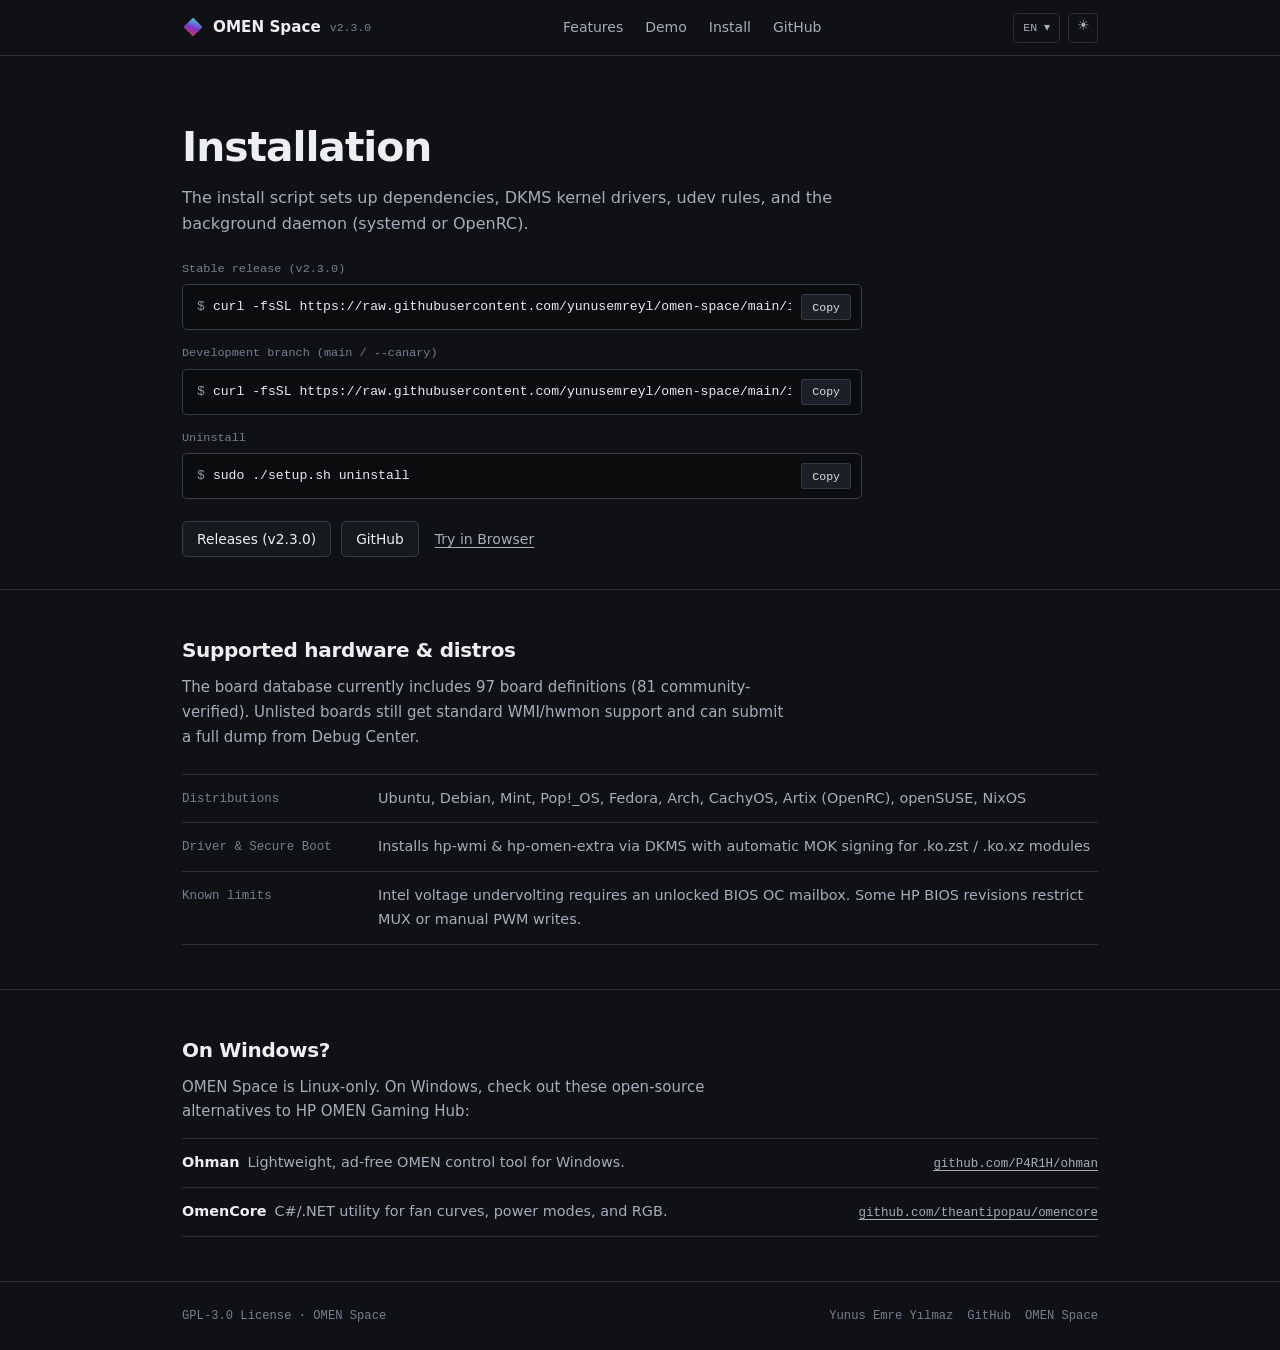
==== commit b4447823: "redesign: remove marketing fluff and simplify layout around real screenshots" ====
--- a/install.html
+++ b/install.html
@@ -2,15 +2,12 @@
 <html lang="tr">
 <head>
 <meta charset="UTF-8">
-<meta name="viewport" content="width=device-width, initial-scale=1.0, viewport-fit=cover">
-<title>Install | OMEN Space</title>
-<meta name="description" content="Install OMEN Space on Linux (Ubuntu, Fedora, Arch, Artix OpenRC, openSUSE, NixOS) or view Windows community alternatives.">
-<meta name="theme-color" content="#0b0c0e">
+<meta name="viewport" content="width=device-width, initial-scale=1.0">
+<title>Install — OMEN Space</title>
+<meta name="description" content="Install OMEN Space on Linux (Ubuntu, Debian, Fedora, Arch, CachyOS, Artix OpenRC, openSUSE, NixOS).">
+<meta name="theme-color" content="#0f1114">
 <link rel="icon" href="images/omenspace.png" type="image/png">
 <script>document.documentElement.dataset.theme=localStorage.getItem('omenspace-theme')||'dark'</script>
-<link rel="preconnect" href="https://fonts.googleapis.com">
-<link rel="preconnect" href="https://fonts.gstatic.com" crossorigin>
-<link href="https://fonts.googleapis.com/css2?family=Inter:wght@400;500;600;700&family=JetBrains+Mono:wght@400;500;600&family=Space+Grotesk:wght@600;700&display=swap" rel="stylesheet">
 <link rel="stylesheet" href="assets/css/site.css">
 </head>
 <body data-keep-title="1">
@@ -18,16 +15,15 @@
 <header class="site-header">
   <div class="wrap hdr-in">
     <a class="brand" href="index.html">
-      <img src="images/omenspace.png" alt="OMEN Space" width="24" height="24">
+      <img src="images/omenspace.png" alt="OMEN Space" width="22" height="22">
       <span>OMEN Space</span>
-      <span class="ver-tag">v2.3.0</span>
+      <span class="ver">v2.3.0</span>
     </a>
 
     <nav class="nav-links" aria-label="Primary">
-      <a href="index.html#demo" data-i18n="nav.demo">Canlı Demo</a>
-      <a href="index.html#devices" data-i18n="nav.devices">Cihazlar &amp; Özellikler</a>
-      <a href="index.html#features" data-i18n="nav.features">Arayüz</a>
-      <a href="index.html#alternatives" data-i18n="nav.alternatives">Alternatifler</a>
+      <a href="index.html#features" data-i18n="nav.features">Özellikler</a>
+      <a href="index.html#demo" data-i18n="nav.demo">Demo</a>
+      <a href="install.html" data-i18n="nav.install">Kurulum</a>
       <a href="https://github.com/yunusemreyl/omen-space" target="_blank" rel="noopener" data-i18n="nav.github">GitHub</a>
     </nav>
 
@@ -45,17 +41,15 @@
         </div>
       </div>
       <button class="icon-btn tg" type="button" aria-label="Toggle theme">☀</button>
-      <a href="https://github.com/yunusemreyl/omen-space/releases/tag/v2.3.0" target="_blank" rel="noopener" class="btn btn-primary btn-sm dl-btn">v2.3.0 ↗</a>
       <button id="burger" type="button" aria-label="Menu" aria-expanded="false"><i></i><i></i></button>
     </div>
   </div>
 </header>
 
 <div id="menu">
-  <a href="index.html#demo" data-i18n="nav.demo">Canlı Demo</a>
-  <a href="index.html#devices" data-i18n="nav.devices">Cihazlar &amp; Özellikler</a>
-  <a href="index.html#features" data-i18n="nav.features">Arayüz</a>
-  <a href="index.html#alternatives" data-i18n="nav.alternatives">Alternatifler</a>
+  <a href="index.html#features" data-i18n="nav.features">Özellikler</a>
+  <a href="index.html#demo" data-i18n="nav.demo">Demo</a>
+  <a href="index.html" data-i18n="nav.install">Ana Sayfa</a>
   <a href="https://github.com/yunusemreyl/omen-space" target="_blank" rel="noopener" data-i18n="nav.github">GitHub</a>
   <div class="mob-tools">
     <div class="pills">
@@ -71,103 +65,86 @@
   </div>
 </div>
 
-<main class="page-main">
-  <div class="wrap">
-    <div class="sec-kicker" data-i18n="nav.download">İndir</div>
-    <h1 data-i18n="install.title">Platformunuzu Seçin</h1>
-    <p class="hero-lead" data-i18n="install.desc">Linux için OMEN Space veya Windows için topluluk alternatifleri.</p>
+<main>
+  <section class="hero" style="padding-bottom:32px">
+    <div class="wrap">
+      <h1 data-i18n="sec.install">Kurulum</h1>
+      <p class="lead" data-i18n="install.desc"></p>
 
-    <div class="section-label" data-i18n="install.linux">Linux (OMEN Space)</div>
-    <div class="install-panel">
-      <div class="install-split">
+      <div class="cmd-group">
         <div>
-          <h2 style="margin-bottom:8px">OMEN Space v2.3.0</h2>
-          <p class="sec-desc" data-i18n="install.omenspace.desc">Linux üzerinde geliştirilmiş tam kapsamlı, modern ve inanılmaz hızlı donanım kontrol merkezi.</p>
-
-          <div class="cmd-stack">
-            <div>
-              <div class="cmd-label">Stable Release (Recommended)</div>
-              <div class="cmd-box" style="margin-bottom:0">
-                <code><span class="prompt">$</span>curl -fsSL https://raw.githubusercontent.com/yunusemreyl/omen-space/main/install.sh | bash</code>
-                <button class="copy-btn" type="button" data-copy="curl -fsSL https://raw.githubusercontent.com/yunusemreyl/omen-space/main/install.sh | bash">Copy</button>
-              </div>
-            </div>
-
-            <div>
-              <div class="cmd-label">Latest main branch (Canary)</div>
-              <div class="cmd-box" style="margin-bottom:0">
-                <code><span class="prompt">$</span>curl -fsSL https://raw.githubusercontent.com/yunusemreyl/omen-space/main/install.sh | bash -s -- --canary</code>
-                <button class="copy-btn" type="button" data-copy="curl -fsSL https://raw.githubusercontent.com/yunusemreyl/omen-space/main/install.sh | bash -s -- --canary">Copy</button>
-              </div>
-            </div>
-          </div>
-
-          <div class="hero-actions" style="margin-bottom:0">
-            <a href="https://github.com/yunusemreyl/omen-space" target="_blank" rel="noopener" class="btn btn-primary" data-i18n="install.github_btn">GitHub'da İncele</a>
-            <a href="https://github.com/yunusemreyl/omen-space/releases" target="_blank" rel="noopener" class="btn">Releases ↗</a>
-            <a href="index.html#demo" class="btn" data-i18n="hero.demo">Arayüzü Dene</a>
+          <div class="cmd-lbl" data-i18n="install.stable">Kararlı sürüm (v2.3.0)</div>
+          <div class="cmd-box" style="margin-bottom:0">
+            <code><span class="prompt">$</span>curl -fsSL https://raw.githubusercontent.com/yunusemreyl/omen-space/main/install.sh | bash</code>
+            <button class="copy-btn" type="button" data-copy="curl -fsSL https://raw.githubusercontent.com/yunusemreyl/omen-space/main/install.sh | bash">Copy</button>
           </div>
         </div>
 
         <div>
-          <ul class="distro-list">
-            <li><strong>Kernel Drivers</strong><span>hp-wmi + hp-omen-extra (DKMS)</span></li>
-            <li><strong>Secure Boot</strong><span>Auto MOK signing (.ko.zst/.xz)</span></li>
-            <li><strong>Init Systems</strong><span>systemd &amp; OpenRC (Artix)</span></li>
-            <li><strong>Uninstall</strong><span>sudo ./setup.sh uninstall</span></li>
-            <li><strong>Diagnostics</strong><span>1-Click GitHub Dump in Debug Center</span></li>
-          </ul>
+          <div class="cmd-lbl" data-i18n="install.canary">Geliştirme dalı (main / --canary)</div>
+          <div class="cmd-box" style="margin-bottom:0">
+            <code><span class="prompt">$</span>curl -fsSL https://raw.githubusercontent.com/yunusemreyl/omen-space/main/install.sh | bash -s -- --canary</code>
+            <button class="copy-btn" type="button" data-copy="curl -fsSL https://raw.githubusercontent.com/yunusemreyl/omen-space/main/install.sh | bash -s -- --canary">Copy</button>
+          </div>
+        </div>
+
+        <div>
+          <div class="cmd-lbl" data-i18n="install.uninstall">Kaldırmak için</div>
+          <div class="cmd-box" style="margin-bottom:0">
+            <code><span class="prompt">$</span>sudo ./setup.sh uninstall</code>
+            <button class="copy-btn" type="button" data-copy="sudo ./setup.sh uninstall">Copy</button>
+          </div>
         </div>
       </div>
+
+      <div class="hero-links" style="margin-bottom:0">
+        <a href="https://github.com/yunusemreyl/omen-space/releases" target="_blank" rel="noopener" class="btn">Releases (v2.3.0)</a>
+        <a href="https://github.com/yunusemreyl/omen-space" target="_blank" rel="noopener" class="btn">GitHub</a>
+        <a href="index.html#demo" class="text-link" data-i18n="hero.demo">Tarayıcıda Dene</a>
+      </div>
     </div>
+  </section>
 
-    <div class="section-label" data-i18n="install.windows">Windows (Alternatifler)</div>
-    <div class="gallery-grid">
-      <article class="shot-card">
-        <div class="shot-img contain" data-zoom><img src="images/ohman.png" alt="Ohman (Windows)" loading="lazy"></div>
-        <div class="shot-body">
-          <h3 data-i18n="alt.ohman.title">Ohman (Windows)</h3>
-          <p data-i18n="install.ohman.desc">Hafif ve reklamsız OGH alternatifi. Temel güç ve fan kontrolü.</p>
-          <a href="https://github.com/P4R1H/ohman" target="_blank" rel="noopener" class="btn btn-sm" data-i18n="install.github_btn">GitHub'da İncele</a>
-        </div>
-      </article>
+  <section class="sec">
+    <div class="wrap">
+      <h2 data-i18n="sec.compat">Desteklenen cihazlar ve dağıtımlar</h2>
+      <p class="sec-desc" data-i18n="compat.note"></p>
+      <dl class="spec-table">
+        <div class="spec-row"><dt data-i18n="compat.c3.k"></dt><dd data-i18n="compat.c3.v"></dd></div>
+        <div class="spec-row"><dt data-i18n="compat.c4.k"></dt><dd data-i18n="compat.c4.v"></dd></div>
+        <div class="spec-row"><dt data-i18n="compat.c5.k"></dt><dd data-i18n="compat.c5.v"></dd></div>
+      </dl>
+    </div>
+  </section>
 
-      <article class="shot-card">
-        <div class="shot-img contain" data-zoom><img src="images/omencore.png" alt="OmenCore" loading="lazy"></div>
-        <div class="shot-body">
-          <h3 data-i18n="alt.omencore.title">OmenCore</h3>
-          <p data-i18n="install.omencore.desc">C# ve .NET ile geliştirilmiş gelişmiş donanım ve performans kontrol merkezi. Hassas özel fan eğrileri, termal profiller, BIOS güç modları, RGB yönetimi ve detaylı donanım telemetrisi sunar.</p>
-          <a href="https://github.com/theantipopau/omencore" target="_blank" rel="noopener" class="btn btn-sm" data-i18n="install.github_btn">GitHub'da İncele</a>
-        </div>
-      </article>
+  <section class="sec">
+    <div class="wrap">
+      <h2 data-i18n="sec.windows">Windows kullanıyorsanız</h2>
+      <p class="sec-desc" style="margin-bottom:14px" data-i18n="win.desc"></p>
+      <ul class="alt-list">
+        <li>
+          <div><strong>Ohman</strong><span data-i18n="win.ohman"></span></div>
+          <a href="https://github.com/P4R1H/ohman" target="_blank" rel="noopener">github.com/P4R1H/ohman</a>
+        </li>
+        <li>
+          <div><strong>OmenCore</strong><span data-i18n="win.omencore"></span></div>
+          <a href="https://github.com/theantipopau/omencore" target="_blank" rel="noopener">github.com/theantipopau/omencore</a>
+        </li>
+      </ul>
     </div>
-  </div>
+  </section>
 </main>
 
-<footer class="site-footer" style="border-top:1px solid var(--border)">
+<footer class="site-footer">
   <div class="wrap foot-in">
-    <div class="foot-brand">
-      <img src="images/omenspace.png" alt="OMEN Space" width="20" height="20">
-      <span>OMEN Space</span>
-    </div>
-    <span data-i18n="footer.copy">&copy; 2026 OMEN Space. GPL-3.0 Lisanslıdır.</span>
+    <span data-i18n="footer.copy">GPL-3.0 Lisansı &middot; OMEN Space</span>
     <div class="foot-links">
       <a href="https://yunusemreyl.github.io" target="_blank" rel="noopener">Yunus Emre Yılmaz</a>
-      <span>&middot;</span>
       <a href="https://github.com/yunusemreyl/omen-space" target="_blank" rel="noopener">GitHub</a>
-      <span>&middot;</span>
-      <a href="index.html">Home</a>
+      <a href="index.html">OMEN Space</a>
     </div>
   </div>
 </footer>
-
-<div id="lightbox-modal" class="lightbox" role="dialog" aria-modal="true" aria-label="Image preview">
-  <button class="lb-close" type="button" aria-label="Close">&times;</button>
-  <div class="lb-wrap">
-    <img id="lightbox-img" src="" alt="">
-    <div class="lb-cap" id="lightbox-caption"></div>
-  </div>
-</div>
 
 <script src="assets/js/i18n.js"></script>
 <script src="assets/js/site.js"></script>
--- a/assets/css/site.css
+++ b/assets/css/site.css
@@ -1,53 +1,34 @@
-/* ==========================================================================
-   OMEN Space — Industrial Linux Hardware Control Website
-   Precision 1px hairlines, Space Grotesk + Inter + JetBrains Mono,
-   zero neon orbs, zero scroll-jacking, zero gimmick animations.
-   ========================================================================== */
+/* OMEN Space — straightforward, zero-fluff open-source Linux project site */
 
 :root {
-  --bg: #0b0c0e;
-  --bg-elev: #111317;
-  --bg-subtle: #16191f;
-  --bg-hover: #1c2028;
-  --border: #232730;
-  --border-strong: #323846;
-  --txt: #eef0f3;
-  --txt-2: #a0a8b6;
-  --txt-3: #6c7484;
-  --accent: #e11d48;
-  --accent-hover: #f43f5e;
-  --accent-soft: rgba(225, 29, 72, 0.12);
-  --ok: #22c55e;
-  --code-bg: #08090b;
-  --hdr-bg: rgba(11, 12, 14, 0.88);
-  --shadow: 0 20px 50px -24px rgba(0, 0, 0, 0.75);
-  --r-sm: 4px;
-  --r: 8px;
-  --r-lg: 10px;
-  --font-display: 'Space Grotesk', system-ui, -apple-system, sans-serif;
-  --font-sans: 'Inter', system-ui, -apple-system, 'Segoe UI', sans-serif;
-  --font-mono: 'JetBrains Mono', ui-monospace, SFMono-Regular, Menlo, monospace;
-  --max: 1180px;
-  --gutter: clamp(20px, 4vw, 48px);
+  --bg: #0f1114;
+  --surface: #16191e;
+  --surface-2: #1d2128;
+  --line: #272c35;
+  --line-strong: #373e4b;
+  --ink: #eceff4;
+  --ink-2: #a5adbb;
+  --ink-3: #767f90;
+  --accent: #d9264a;
+  --accent-h: #ef3a5e;
+  --code-bg: #0a0c0e;
+  --sans: system-ui, -apple-system, BlinkMacSystemFont, 'Segoe UI', Roboto, Helvetica, Arial, sans-serif;
+  --mono: ui-monospace, SFMono-Regular, Menlo, Monaco, Consolas, monospace;
+  --max: 960px;
 }
 
 [data-theme="light"] {
-  --bg: #f6f7f8;
-  --bg-elev: #ffffff;
-  --bg-subtle: #eef0f3;
-  --bg-hover: #e5e8ed;
-  --border: #dcdde2;
-  --border-strong: #bfc3cc;
-  --txt: #101216;
-  --txt-2: #4b5260;
-  --txt-3: #717989;
-  --accent: #cc163f;
-  --accent-hover: #e11d48;
-  --accent-soft: rgba(204, 22, 63, 0.08);
-  --ok: #15803d;
-  --code-bg: #111317;
-  --hdr-bg: rgba(246, 247, 248, 0.9);
-  --shadow: 0 18px 40px -24px rgba(16, 18, 22, 0.2);
+  --bg: #fafafa;
+  --surface: #ffffff;
+  --surface-2: #f1f2f4;
+  --line: #e2e4e9;
+  --line-strong: #c8ccd4;
+  --ink: #14161a;
+  --ink-2: #4c5260;
+  --ink-3: #747b8a;
+  --accent: #c81e42;
+  --accent-h: #dc264c;
+  --code-bg: #14161a;
 }
 
 *, *::before, *::after {
@@ -58,18 +39,16 @@
 
 html {
   scroll-behavior: smooth;
-  scroll-padding-top: 72px;
-  overflow-x: clip;
+  scroll-padding-top: 68px;
 }
 
 body {
   background: var(--bg);
-  color: var(--txt);
-  font-family: var(--font-sans);
+  color: var(--ink);
+  font-family: var(--sans);
   font-size: 15px;
-  line-height: 1.6;
+  line-height: 1.65;
   -webkit-font-smoothing: antialiased;
-  text-rendering: optimizeLegibility;
 }
 
 a {
@@ -88,22 +67,19 @@
 }
 
 .wrap {
-  width: 100%;
   max-width: var(--max);
   margin: 0 auto;
-  padding: 0 var(--gutter);
-}
-
-/* ---------- Header ---------- */
+  padding: 0 22px;
+}
+
+/* Header */
 .site-header {
   position: sticky;
   top: 0;
-  z-index: 60;
-  height: 60px;
-  background: var(--hdr-bg);
-  backdrop-filter: blur(12px);
-  -webkit-backdrop-filter: blur(12px);
-  border-bottom: 1px solid var(--border);
+  z-index: 50;
+  height: 56px;
+  background: var(--bg);
+  border-bottom: 1px solid var(--line);
 }
 
 .hdr-in {
@@ -111,54 +87,44 @@
   display: flex;
   align-items: center;
   justify-content: space-between;
-  gap: 20px;
+  gap: 16px;
 }
 
 .brand {
   display: inline-flex;
   align-items: center;
-  gap: 10px;
-  font-family: var(--font-display);
-  font-weight: 700;
-  font-size: 0.98rem;
-  letter-spacing: -0.02em;
+  gap: 9px;
+  font-weight: 600;
+  font-size: 0.95rem;
   white-space: nowrap;
 }
 
 .brand img {
-  width: 24px;
-  height: 24px;
-  border-radius: 5px;
-}
-
-.ver-tag {
-  font-family: var(--font-mono);
-  font-size: 0.7rem;
-  font-weight: 500;
-  color: var(--txt-2);
-  background: var(--bg-subtle);
-  border: 1px solid var(--border);
-  padding: 1px 7px;
-  border-radius: var(--r-sm);
-  letter-spacing: 0;
+  width: 22px;
+  height: 22px;
+  border-radius: 4px;
+}
+
+.ver {
+  font-family: var(--mono);
+  font-size: 0.72rem;
+  color: var(--ink-3);
+  font-weight: 400;
 }
 
 .nav-links {
   display: flex;
   align-items: center;
-  gap: 24px;
+  gap: 22px;
 }
 
 .nav-links a {
   font-size: 0.875rem;
-  font-weight: 500;
-  color: var(--txt-2);
-  transition: color 0.15s;
-}
-
-.nav-links a:hover,
-.nav-links a.active {
-  color: var(--txt);
+  color: var(--ink-2);
+}
+
+.nav-links a:hover {
+  color: var(--ink);
 }
 
 .hdr-tools {
@@ -167,292 +133,218 @@
   gap: 8px;
 }
 
-/* Language dropdown */
 .dd {
   position: relative;
 }
 
 .dd-t,
 .icon-btn {
-  height: 32px;
-  display: inline-flex;
-  align-items: center;
-  justify-content: center;
-  gap: 4px;
-  padding: 0 10px;
+  height: 30px;
+  padding: 0 9px;
   background: transparent;
-  border: 1px solid var(--border);
-  border-radius: var(--r-sm);
-  font-family: var(--font-mono);
-  font-size: 0.74rem;
-  font-weight: 500;
-  color: var(--txt-2);
+  border: 1px solid var(--line);
+  border-radius: 4px;
+  font-family: var(--mono);
+  font-size: 0.72rem;
+  color: var(--ink-2);
   cursor: pointer;
-  transition: border-color 0.15s, color 0.15s, background 0.15s;
 }
 
 .icon-btn {
-  width: 32px;
+  width: 30px;
   padding: 0;
-  font-size: 0.9rem;
+  font-size: 0.86rem;
 }
 
 .dd-t:hover,
 .icon-btn:hover {
-  border-color: var(--border-strong);
-  color: var(--txt);
-  background: var(--bg-subtle);
+  border-color: var(--line-strong);
+  color: var(--ink);
 }
 
 .dd-m {
   position: absolute;
-  top: calc(100% + 6px);
+  top: calc(100% + 4px);
   inset-inline-end: 0;
-  min-width: 132px;
-  background: var(--bg-elev);
-  border: 1px solid var(--border-strong);
-  border-radius: var(--r);
+  min-width: 124px;
+  background: var(--surface);
+  border: 1px solid var(--line-strong);
+  border-radius: 5px;
   padding: 4px;
-  box-shadow: var(--shadow);
   display: none;
-  z-index: 80;
+  flex-direction: column;
+  z-index: 70;
 }
 
 .dd.open .dd-m {
   display: flex;
+}
+
+.dd-m a {
+  padding: 5px 9px;
+  border-radius: 3px;
+  font-size: 0.82rem;
+  color: var(--ink-2);
+}
+
+.dd-m a:hover,
+.dd-m a.on {
+  background: var(--surface-2);
+  color: var(--ink);
+}
+
+#burger {
+  display: none;
+  width: 32px;
+  height: 32px;
+  background: transparent;
+  border: 1px solid var(--line);
+  border-radius: 4px;
+  cursor: pointer;
+  position: relative;
+}
+
+#burger i {
+  position: absolute;
+  left: 8px;
+  right: 8px;
+  height: 1.5px;
+  background: var(--ink);
+}
+
+#burger i:nth-child(1) { top: 11px; }
+#burger i:nth-child(2) { top: 19px; }
+#burger.open i:nth-child(1) { top: 15px; transform: rotate(45deg); }
+#burger.open i:nth-child(2) { top: 15px; transform: rotate(-45deg); }
+
+#menu {
+  position: fixed;
+  inset: 56px 0 0 0;
+  z-index: 45;
+  background: var(--bg);
+  border-top: 1px solid var(--line);
+  padding: 20px 22px;
+  display: none;
   flex-direction: column;
 }
 
-.dd-m a {
-  padding: 6px 10px;
-  border-radius: var(--r-sm);
-  font-size: 0.82rem;
-  color: var(--txt-2);
-  transition: background 0.12s, color 0.12s;
-}
-
-.dd-m a:hover {
-  background: var(--bg-hover);
-  color: var(--txt);
-}
-
-.dd-m a.on {
-  color: var(--txt);
-  background: var(--accent-soft);
-  font-weight: 600;
+#menu.open {
+  display: flex;
+}
+
+#menu a {
+  padding: 12px 0;
+  border-bottom: 1px solid var(--line);
+  font-size: 1rem;
+  font-weight: 500;
+}
+
+.mob-tools {
+  margin-top: 18px;
+  display: flex;
+  flex-wrap: wrap;
+  gap: 8px;
+  align-items: center;
+}
+
+.pills {
+  display: flex;
+  flex-wrap: wrap;
+  gap: 6px;
+}
+
+.pills button {
+  padding: 4px 8px;
+  border: 1px solid var(--line);
+  border-radius: 3px;
+  background: var(--surface);
+  font-family: var(--mono);
+  font-size: 0.72rem;
+  color: var(--ink-2);
+  cursor: pointer;
+}
+
+.pills button.on {
+  border-color: var(--ink);
+  color: var(--ink);
+}
+
+@media (max-width: 780px) {
+  .nav-links { display: none; }
+  #burger { display: block; }
 }
 
 /* Buttons */
 .btn {
   display: inline-flex;
   align-items: center;
-  justify-content: center;
-  gap: 7px;
-  height: 38px;
-  padding: 0 16px;
-  border-radius: var(--r-sm);
-  border: 1px solid var(--border-strong);
-  background: var(--bg-elev);
-  color: var(--txt);
+  gap: 6px;
+  height: 36px;
+  padding: 0 14px;
+  border-radius: 5px;
+  border: 1px solid var(--line-strong);
+  background: var(--surface);
+  color: var(--ink);
   font-size: 0.86rem;
   font-weight: 500;
   cursor: pointer;
   white-space: nowrap;
-  transition: background 0.15s, border-color 0.15s, color 0.15s;
 }
 
 .btn:hover {
-  background: var(--bg-hover);
-  border-color: var(--txt-3);
+  background: var(--surface-2);
 }
 
 .btn-primary {
   background: var(--accent);
   border-color: var(--accent);
   color: #ffffff;
-  font-weight: 600;
 }
 
 .btn-primary:hover {
-  background: var(--accent-hover);
-  border-color: var(--accent-hover);
-  color: #ffffff;
-}
-
-.btn-sm {
-  height: 32px;
-  padding: 0 12px;
-  font-size: 0.8rem;
-}
-
-/* Burger & Mobile drawer */
-#burger {
-  display: none;
-  width: 36px;
-  height: 36px;
-  background: transparent;
-  border: 1px solid var(--border);
-  border-radius: var(--r-sm);
-  cursor: pointer;
-  position: relative;
-}
-
-#burger i {
-  position: absolute;
-  left: 9px;
-  right: 9px;
-  height: 1.5px;
-  background: var(--txt);
-  transition: transform 0.2s, top 0.2s;
-}
-
-#burger i:nth-child(1) { top: 13px; }
-#burger i:nth-child(2) { top: 21px; }
-#burger.open i:nth-child(1) { top: 17px; transform: rotate(45deg); }
-#burger.open i:nth-child(2) { top: 17px; transform: rotate(-45deg); }
-
-#menu {
-  position: fixed;
-  inset: 60px 0 0 0;
-  z-index: 55;
-  background: var(--bg);
-  border-top: 1px solid var(--border);
-  padding: 24px var(--gutter);
-  display: none;
-  flex-direction: column;
-  gap: 4px;
-  overflow-y: auto;
-}
-
-#menu.open {
-  display: flex;
-}
-
-#menu a {
-  padding: 12px 0;
-  border-bottom: 1px solid var(--border);
-  font-family: var(--font-display);
-  font-size: 1.15rem;
-  font-weight: 600;
-}
-
-.mob-tools {
-  margin-top: 20px;
-  display: flex;
-  flex-wrap: wrap;
-  align-items: center;
-  gap: 8px;
-}
-
-.pills {
-  display: flex;
-  flex-wrap: wrap;
-  gap: 6px;
-}
-
-.pills button {
-  padding: 5px 10px;
-  border-radius: var(--r-sm);
-  border: 1px solid var(--border);
-  background: var(--bg-elev);
-  font-family: var(--font-mono);
-  font-size: 0.74rem;
-  color: var(--txt-2);
-  cursor: pointer;
-}
-
-.pills button.on {
-  border-color: var(--accent);
-  background: var(--accent-soft);
-  color: var(--txt);
-}
-
-@media (max-width: 900px) {
-  .nav-links,
-  .hdr-tools .dl-btn {
-    display: none;
-  }
-  #burger {
-    display: block;
-  }
-}
-
-/* ---------- Hero ---------- */
+  background: var(--accent-h);
+  border-color: var(--accent-h);
+}
+
+/* Hero */
 .hero {
-  padding: clamp(56px, 8vw, 96px) 0 clamp(48px, 6vw, 72px);
-  border-bottom: 1px solid var(--border);
-}
-
-.hero-top {
-  max-width: 780px;
-}
-
-.eyebrow {
-  display: inline-flex;
-  align-items: center;
-  gap: 8px;
-  font-family: var(--font-mono);
-  font-size: 0.74rem;
-  font-weight: 500;
-  letter-spacing: 0.06em;
-  text-transform: uppercase;
-  color: var(--txt-2);
-  margin-bottom: 18px;
-}
-
-.eyebrow .dot {
-  width: 7px;
-  height: 7px;
-  border-radius: 50%;
-  background: var(--ok);
-}
-
-.eyebrow a {
-  color: var(--txt);
-  border-bottom: 1px solid var(--border-strong);
-  padding-bottom: 1px;
-}
-
-.eyebrow a:hover {
-  border-color: var(--accent);
-  color: var(--accent-hover);
+  padding: clamp(40px, 6vw, 68px) 0 44px;
 }
 
 h1 {
-  font-family: var(--font-display);
-  font-size: clamp(2.25rem, 5.2vw, 3.85rem);
+  font-size: clamp(1.75rem, 3.8vw, 2.55rem);
   font-weight: 700;
-  line-height: 1.06;
-  letter-spacing: -0.035em;
-  color: var(--txt);
-  margin-bottom: 18px;
-}
-
-.hero-lead {
-  font-size: clamp(1rem, 1.35vw, 1.12rem);
-  color: var(--txt-2);
-  max-width: 62ch;
-  margin-bottom: 26px;
-}
-
-/* Inline terminal install command */
+  line-height: 1.15;
+  letter-spacing: -0.025em;
+  max-width: 24ch;
+  margin-bottom: 14px;
+}
+
+.lead {
+  color: var(--ink-2);
+  font-size: 1rem;
+  max-width: 64ch;
+  margin-bottom: 22px;
+}
+
+/* Command box */
 .cmd-box {
   display: flex;
   align-items: center;
   justify-content: space-between;
-  gap: 12px;
-  max-width: 690px;
+  gap: 10px;
+  max-width: 680px;
   background: var(--code-bg);
-  border: 1px solid var(--border-strong);
-  border-radius: var(--r);
-  padding: 10px 12px 10px 16px;
-  margin-bottom: 20px;
+  border: 1px solid var(--line-strong);
+  border-radius: 5px;
+  padding: 9px 10px 9px 14px;
+  margin-bottom: 16px;
 }
 
 .cmd-box code {
-  font-family: var(--font-mono);
+  font-family: var(--mono);
   font-size: 0.82rem;
-  color: #e4e8ef;
+  color: #e6eaf0;
   overflow-x: auto;
   white-space: nowrap;
   scrollbar-width: none;
@@ -463,52 +355,60 @@
 }
 
 .cmd-box .prompt {
-  color: var(--accent-hover);
+  color: #8b94a6;
   user-select: none;
   margin-inline-end: 8px;
 }
 
 .copy-btn {
   flex: none;
-  height: 28px;
-  padding: 0 11px;
-  border-radius: var(--r-sm);
-  border: 1px solid #2e3440;
-  background: #181c24;
+  height: 26px;
+  padding: 0 10px;
+  border-radius: 3px;
+  border: 1px solid #343a46;
+  background: #1b1f27;
   color: #d6dce6;
-  font-family: var(--font-mono);
+  font-family: var(--mono);
   font-size: 0.72rem;
-  font-weight: 500;
   cursor: pointer;
-  transition: background 0.15s, border-color 0.15s, color 0.15s;
 }
 
 .copy-btn:hover {
-  background: #232936;
-  border-color: #4a5366;
+  background: #272d3a;
   color: #ffffff;
 }
 
 .copy-btn.copied {
-  border-color: var(--ok);
+  border-color: #22c55e;
   color: #86efac;
 }
 
-.hero-actions {
+.hero-links {
   display: flex;
   flex-wrap: wrap;
   align-items: center;
   gap: 10px;
-  margin-bottom: 44px;
-}
-
-/* Tabbed real screenshot showcase */
+  margin-bottom: 34px;
+}
+
+.text-link {
+  font-size: 0.88rem;
+  color: var(--ink-2);
+  text-decoration: underline;
+  text-underline-offset: 3px;
+  margin-inline-start: 6px;
+}
+
+.text-link:hover {
+  color: var(--ink);
+}
+
+/* Real app screenshots */
 .showcase {
-  border: 1px solid var(--border);
-  border-radius: var(--r-lg);
-  background: var(--bg-elev);
+  border: 1px solid var(--line);
+  border-radius: 6px;
+  background: var(--surface);
   overflow: hidden;
-  box-shadow: var(--shadow);
 }
 
 .showcase-bar {
@@ -516,9 +416,9 @@
   align-items: center;
   justify-content: space-between;
   gap: 12px;
-  padding: 8px 12px;
-  border-bottom: 1px solid var(--border);
-  background: var(--bg-subtle);
+  padding: 8px 10px;
+  border-bottom: 1px solid var(--line);
+  background: var(--surface-2);
   overflow-x: auto;
   scrollbar-width: none;
 }
@@ -529,524 +429,208 @@
 
 .showcase-tabs {
   display: flex;
-  align-items: center;
   gap: 4px;
 }
 
 .sc-tab {
-  padding: 5px 11px;
-  border-radius: var(--r-sm);
+  padding: 4px 10px;
+  border-radius: 4px;
   border: 1px solid transparent;
   background: transparent;
-  color: var(--txt-2);
+  color: var(--ink-2);
   font-size: 0.8rem;
-  font-weight: 500;
   white-space: nowrap;
   cursor: pointer;
-  transition: background 0.15s, color 0.15s, border-color 0.15s;
 }
 
 .sc-tab:hover {
-  color: var(--txt);
-  background: var(--bg-hover);
+  color: var(--ink);
 }
 
 .sc-tab.on {
-  color: var(--txt);
-  background: var(--bg-elev);
-  border-color: var(--border-strong);
+  background: var(--surface);
+  border-color: var(--line-strong);
+  color: var(--ink);
+  font-weight: 500;
 }
 
 .showcase-meta {
-  font-family: var(--font-mono);
+  font-family: var(--mono);
   font-size: 0.72rem;
-  color: var(--txt-3);
+  color: var(--ink-3);
   white-space: nowrap;
 }
 
 .showcase-stage {
-  position: relative;
   background: #0d0e11;
   cursor: zoom-in;
 }
 
 .showcase-stage img {
   width: 100%;
-  height: auto;
-  max-height: 620px;
+  max-height: 580px;
   object-fit: contain;
   margin: 0 auto;
 }
 
-/* ---------- Architecture Spec Strip ---------- */
-.spec-strip {
-  border-bottom: 1px solid var(--border);
-  background: var(--bg-elev);
-}
-
-.spec-grid {
-  display: grid;
-  grid-template-columns: repeat(4, 1fr);
-}
-
-.spec-cell {
-  padding: 22px 20px;
-  border-inline-end: 1px solid var(--border);
-}
-
-.spec-cell:first-child {
-  padding-inline-start: 0;
-}
-
-.spec-cell:last-child {
-  border-inline-end: 0;
-  padding-inline-end: 0;
-}
-
-.spec-k {
-  font-family: var(--font-mono);
-  font-size: 0.7rem;
-  text-transform: uppercase;
-  letter-spacing: 0.08em;
-  color: var(--txt-3);
-  margin-bottom: 6px;
-}
-
-.spec-v {
-  font-family: var(--font-display);
+/* Sections */
+.sec {
+  padding: 44px 0;
+  border-top: 1px solid var(--line);
+}
+
+h2 {
   font-size: 1.25rem;
-  font-weight: 700;
-  letter-spacing: -0.02em;
-  color: var(--txt);
-}
-
-.spec-sub {
-  font-size: 0.8rem;
-  color: var(--txt-2);
-  margin-top: 2px;
-}
-
-@media (max-width: 820px) {
-  .spec-grid {
-    grid-template-columns: repeat(2, 1fr);
-  }
-  .spec-cell {
-    padding: 18px 14px;
-    border-bottom: 1px solid var(--border);
-  }
-  .spec-cell:first-child { padding-inline-start: 14px; }
-  .spec-cell:nth-child(2n) { border-inline-end: 0; }
-  .spec-cell:nth-last-child(-n+2) { border-bottom: 0; }
-}
-
-/* ---------- Sections ---------- */
-.sec {
-  padding: clamp(56px, 7vw, 88px) 0;
-  border-bottom: 1px solid var(--border);
-}
-
-.sec-head {
-  display: flex;
-  align-items: flex-end;
-  justify-content: space-between;
-  gap: 24px;
-  margin-bottom: 32px;
-  flex-wrap: wrap;
-}
-
-.sec-head-copy {
-  max-width: 640px;
-}
-
-.sec-kicker {
-  font-family: var(--font-mono);
-  font-size: 0.72rem;
-  font-weight: 600;
-  letter-spacing: 0.1em;
-  text-transform: uppercase;
-  color: var(--accent-hover);
-  margin-bottom: 10px;
-}
-
-h2 {
-  font-family: var(--font-display);
-  font-size: clamp(1.65rem, 3.2vw, 2.35rem);
-  font-weight: 700;
-  line-height: 1.12;
-  letter-spacing: -0.03em;
-  margin-bottom: 10px;
-}
-
-.sec-desc {
-  color: var(--txt-2);
-  font-size: 0.96rem;
-}
-
-/* ---------- Supported Devices Grid (1px hairline matrix) ---------- */
-.dev-matrix {
-  display: grid;
-  grid-template-columns: repeat(4, 1fr);
-  border: 1px solid var(--border);
-  border-radius: var(--r);
-  overflow: hidden;
-  background: var(--bg-elev);
-  margin-bottom: 36px;
-}
-
-.dev-item {
-  padding: 22px;
-  border-inline-end: 1px solid var(--border);
-  display: flex;
-  flex-direction: column;
-  transition: background 0.15s;
-}
-
-.dev-item:last-child {
-  border-inline-end: 0;
-}
-
-.dev-item:hover {
-  background: var(--bg-subtle);
-}
-
-.dev-thumb {
-  height: 128px;
-  display: flex;
-  align-items: center;
-  justify-content: center;
-  margin-bottom: 18px;
-  cursor: zoom-in;
-}
-
-.dev-thumb img {
-  max-height: 100%;
-  max-width: 100%;
-  object-fit: contain;
-}
-
-.dev-tag {
-  font-family: var(--font-mono);
-  font-size: 0.68rem;
-  text-transform: uppercase;
-  letter-spacing: 0.08em;
-  color: var(--txt-3);
-  margin-bottom: 6px;
-}
-
-.dev-item h3 {
-  font-family: var(--font-display);
-  font-size: 1.05rem;
-  font-weight: 700;
-  letter-spacing: -0.02em;
-  margin-bottom: 6px;
-}
-
-.dev-item p {
-  font-size: 0.85rem;
-  color: var(--txt-2);
-  line-height: 1.5;
-}
-
-@media (max-width: 960px) {
-  .dev-matrix {
-    grid-template-columns: repeat(2, 1fr);
-  }
-  .dev-item {
-    border-bottom: 1px solid var(--border);
-  }
-  .dev-item:nth-child(2n) {
-    border-inline-end: 0;
-  }
-  .dev-item:nth-last-child(-n+2) {
-    border-bottom: 0;
-  }
-}
-
-@media (max-width: 540px) {
-  .dev-matrix {
-    grid-template-columns: 1fr;
-  }
-  .dev-item {
-    border-inline-end: 0;
-    border-bottom: 1px solid var(--border);
-  }
-  .dev-item:last-child {
-    border-bottom: 0;
-  }
-}
-
-/* ---------- Hardware Capabilities Spec Table ---------- */
-.cap-matrix {
-  display: grid;
-  grid-template-columns: repeat(3, 1fr);
-  border: 1px solid var(--border);
-  border-radius: var(--r);
-  overflow: hidden;
-  background: var(--bg-elev);
-}
-
-.cap-cell {
-  padding: 22px 24px;
-  border-inline-end: 1px solid var(--border);
-  border-bottom: 1px solid var(--border);
-}
-
-.cap-cell:nth-child(3n) {
-  border-inline-end: 0;
-}
-
-.cap-cell:nth-last-child(-n+3) {
-  border-bottom: 0;
-}
-
-.cap-num {
-  font-family: var(--font-mono);
-  font-size: 0.7rem;
-  color: var(--accent-hover);
-  margin-bottom: 10px;
-}
-
-.cap-cell h3 {
-  font-family: var(--font-display);
-  font-size: 1rem;
   font-weight: 600;
   letter-spacing: -0.015em;
-  margin-bottom: 6px;
-}
-
-.cap-cell p {
-  font-size: 0.86rem;
-  color: var(--txt-2);
-  line-height: 1.55;
-}
-
-@media (max-width: 900px) {
-  .cap-matrix {
-    grid-template-columns: repeat(2, 1fr);
-  }
-  .cap-cell:nth-child(3n) {
-    border-inline-end: 1px solid var(--border);
-  }
-  .cap-cell:nth-child(2n) {
-    border-inline-end: 0;
-  }
-  .cap-cell:nth-last-child(-n+3) {
-    border-bottom: 1px solid var(--border);
-  }
-  .cap-cell:nth-last-child(-n+2) {
-    border-bottom: 0;
-  }
-}
-
-@media (max-width: 600px) {
-  .cap-matrix {
-    grid-template-columns: 1fr;
-  }
-  .cap-cell {
-    border-inline-end: 0 !important;
-    border-bottom: 1px solid var(--border) !important;
-  }
-  .cap-cell:last-child {
-    border-bottom: 0 !important;
-  }
-}
-
-/* ---------- Interface Gallery ---------- */
-.gallery-grid {
+  margin-bottom: 8px;
+}
+
+.sec-desc {
+  color: var(--ink-2);
+  max-width: 64ch;
+  margin-bottom: 24px;
+}
+
+/* Plain 2-column capability list */
+.cap-list {
   display: grid;
   grid-template-columns: repeat(2, 1fr);
-  gap: 20px;
-}
-
-@media (max-width: 820px) {
-  .gallery-grid {
+  gap: 24px 36px;
+}
+
+@media (max-width: 700px) {
+  .cap-list {
     grid-template-columns: 1fr;
+    gap: 20px;
   }
 }
 
-.shot-card {
-  border: 1px solid var(--border);
-  border-radius: var(--r);
-  background: var(--bg-elev);
-  overflow: hidden;
+.cap-item h3 {
+  font-size: 0.96rem;
+  font-weight: 600;
+  margin-bottom: 4px;
+}
+
+.cap-item p {
+  font-size: 0.89rem;
+  color: var(--ink-2);
+}
+
+/* Plain technical table */
+.spec-table {
+  border-top: 1px solid var(--line);
+}
+
+.spec-row {
+  display: grid;
+  grid-template-columns: 180px 1fr;
+  gap: 16px;
+  padding: 12px 0;
+  border-bottom: 1px solid var(--line);
+  font-size: 0.9rem;
+}
+
+.spec-row dt {
+  font-family: var(--mono);
+  font-size: 0.78rem;
+  color: var(--ink-3);
+  padding-top: 2px;
+}
+
+.spec-row dd {
+  color: var(--ink-2);
+}
+
+@media (max-width: 640px) {
+  .spec-row {
+    grid-template-columns: 1fr;
+    gap: 4px;
+  }
+}
+
+/* Install blocks */
+.cmd-group {
   display: flex;
   flex-direction: column;
-  transition: border-color 0.15s;
-}
-
-.shot-card:hover {
-  border-color: var(--border-strong);
-}
-
-.shot-img {
-  background: #0d0e11;
-  border-bottom: 1px solid var(--border);
-  aspect-ratio: 16 / 10;
-  overflow: hidden;
-  cursor: zoom-in;
-}
-
-.shot-img img {
-  width: 100%;
-  height: 100%;
-  object-fit: cover;
-  object-position: top center;
-}
-
-.shot-img.contain {
-  background: var(--bg-subtle);
-  padding: 20px;
-}
-
-.shot-img.contain img {
-  object-fit: contain;
-}
-
-.shot-body {
-  padding: 18px 20px 20px;
-  display: flex;
-  flex-direction: column;
-  gap: 6px;
-  flex: 1;
-}
-
-.shot-body h3 {
-  font-family: var(--font-display);
-  font-size: 1.05rem;
-  font-weight: 600;
-  letter-spacing: -0.015em;
-}
-
-.shot-body p {
-  font-size: 0.875rem;
-  color: var(--txt-2);
-}
-
-.shot-body .btn {
-  margin-top: 10px;
-  align-self: flex-start;
-}
-
-/* ---------- Install Panel ---------- */
-.install-panel {
-  border: 1px solid var(--border-strong);
-  border-radius: var(--r-lg);
-  background: var(--bg-elev);
-  padding: clamp(24px, 4vw, 44px);
-}
-
-.install-split {
-  display: grid;
-  grid-template-columns: 1.25fr 0.75fr;
-  gap: 32px;
-  align-items: start;
-}
-
-@media (max-width: 860px) {
-  .install-split {
-    grid-template-columns: 1fr;
-  }
-}
-
-.distro-list {
+  gap: 14px;
+  margin-bottom: 22px;
+}
+
+.cmd-lbl {
+  font-family: var(--mono);
+  font-size: 0.74rem;
+  color: var(--ink-3);
+  margin-bottom: 5px;
+}
+
+/* Windows alternatives list */
+.alt-list {
   list-style: none;
-  border-top: 1px solid var(--border);
-}
-
-.distro-list li {
+  border-top: 1px solid var(--line);
+}
+
+.alt-list li {
   display: flex;
   justify-content: space-between;
-  gap: 12px;
-  padding: 10px 0;
-  border-bottom: 1px solid var(--border);
-  font-size: 0.84rem;
-}
-
-.distro-list strong {
-  color: var(--txt);
-  font-weight: 600;
-}
-
-.distro-list span {
-  font-family: var(--font-mono);
-  font-size: 0.76rem;
-  color: var(--txt-2);
-  text-align: end;
-}
-
-/* Install page specific */
-.page-main {
-  padding: clamp(44px, 6vw, 72px) 0 clamp(60px, 8vw, 96px);
-}
-
-.section-label {
-  font-family: var(--font-mono);
-  font-size: 0.74rem;
-  font-weight: 600;
-  text-transform: uppercase;
-  letter-spacing: 0.08em;
-  color: var(--txt-3);
-  margin: 40px 0 14px;
-}
-
-.cmd-stack {
-  display: flex;
-  flex-direction: column;
-  gap: 10px;
-  margin: 18px 0 22px;
-}
-
-.cmd-label {
-  font-family: var(--font-mono);
-  font-size: 0.7rem;
-  text-transform: uppercase;
-  letter-spacing: 0.06em;
-  color: var(--txt-3);
-  margin-bottom: 4px;
-}
-
-/* ---------- Footer ---------- */
-.site-footer {
-  padding: 28px 0;
-  font-size: 0.82rem;
-  color: var(--txt-3);
-}
-
-.foot-in {
-  display: flex;
-  align-items: center;
-  justify-content: space-between;
+  align-items: baseline;
   gap: 16px;
   flex-wrap: wrap;
-}
-
-.foot-brand {
-  display: inline-flex;
-  align-items: center;
-  gap: 8px;
-  color: var(--txt);
-  font-family: var(--font-display);
-  font-weight: 600;
-}
-
-.foot-brand img {
-  width: 20px;
-  height: 20px;
-  border-radius: 4px;
+  padding: 12px 0;
+  border-bottom: 1px solid var(--line);
+  font-size: 0.9rem;
+}
+
+.alt-list strong {
+  color: var(--ink);
+  margin-inline-end: 8px;
+}
+
+.alt-list span {
+  color: var(--ink-2);
+}
+
+.alt-list a {
+  font-family: var(--mono);
+  font-size: 0.78rem;
+  text-decoration: underline;
+  text-underline-offset: 3px;
+  color: var(--ink-2);
+}
+
+.alt-list a:hover {
+  color: var(--ink);
+}
+
+/* Footer */
+.site-footer {
+  border-top: 1px solid var(--line);
+  padding: 24px 0;
+  font-family: var(--mono);
+  font-size: 0.76rem;
+  color: var(--ink-3);
+}
+
+.foot-in {
+  display: flex;
+  justify-content: space-between;
+  align-items: center;
+  gap: 12px;
+  flex-wrap: wrap;
 }
 
 .foot-links {
   display: flex;
-  align-items: center;
-  gap: 16px;
+  gap: 14px;
   flex-wrap: wrap;
 }
 
 .foot-links a:hover {
-  color: var(--txt);
-}
-
-/* ---------- Lightbox ---------- */
+  color: var(--ink);
+  text-decoration: underline;
+}
+
+/* Lightbox */
 .lightbox {
   position: fixed;
   inset: 0;
@@ -1055,7 +639,7 @@
   display: none;
   align-items: center;
   justify-content: center;
-  padding: 24px;
+  padding: 20px;
 }
 
 .lightbox.active {
@@ -1063,49 +647,37 @@
 }
 
 .lb-wrap {
-  position: relative;
   max-width: 1120px;
   width: 100%;
   display: flex;
   flex-direction: column;
   align-items: center;
-  gap: 12px;
+  gap: 10px;
 }
 
 .lb-wrap img {
-  max-height: 84vh;
+  max-height: 85vh;
   max-width: 100%;
-  border-radius: var(--r);
-  border: 1px solid #2b303c;
-  box-shadow: 0 24px 64px rgba(0, 0, 0, 0.75);
+  border-radius: 6px;
+  border: 1px solid #2c313c;
 }
 
 .lb-cap {
-  font-family: var(--font-mono);
-  font-size: 0.8rem;
+  font-family: var(--mono);
+  font-size: 0.78rem;
   color: #b4bcc9;
 }
 
 .lb-close {
   position: fixed;
-  top: 18px;
-  right: 22px;
-  width: 38px;
-  height: 38px;
-  border-radius: var(--r-sm);
-  border: 1px solid #353b4a;
+  top: 16px;
+  right: 20px;
+  width: 36px;
+  height: 36px;
+  border-radius: 4px;
+  border: 1px solid #3a404f;
   background: #14171e;
   color: #eef0f3;
-  font-size: 1.4rem;
-  line-height: 1;
+  font-size: 1.35rem;
   cursor: pointer;
 }
-
-.lb-close:hover {
-  background: #222733;
-}
-
-@media (prefers-reduced-motion: reduce) {
-  html { scroll-behavior: auto; }
-  *, *::before, *::after { transition: none !important; animation: none !important; }
-}
